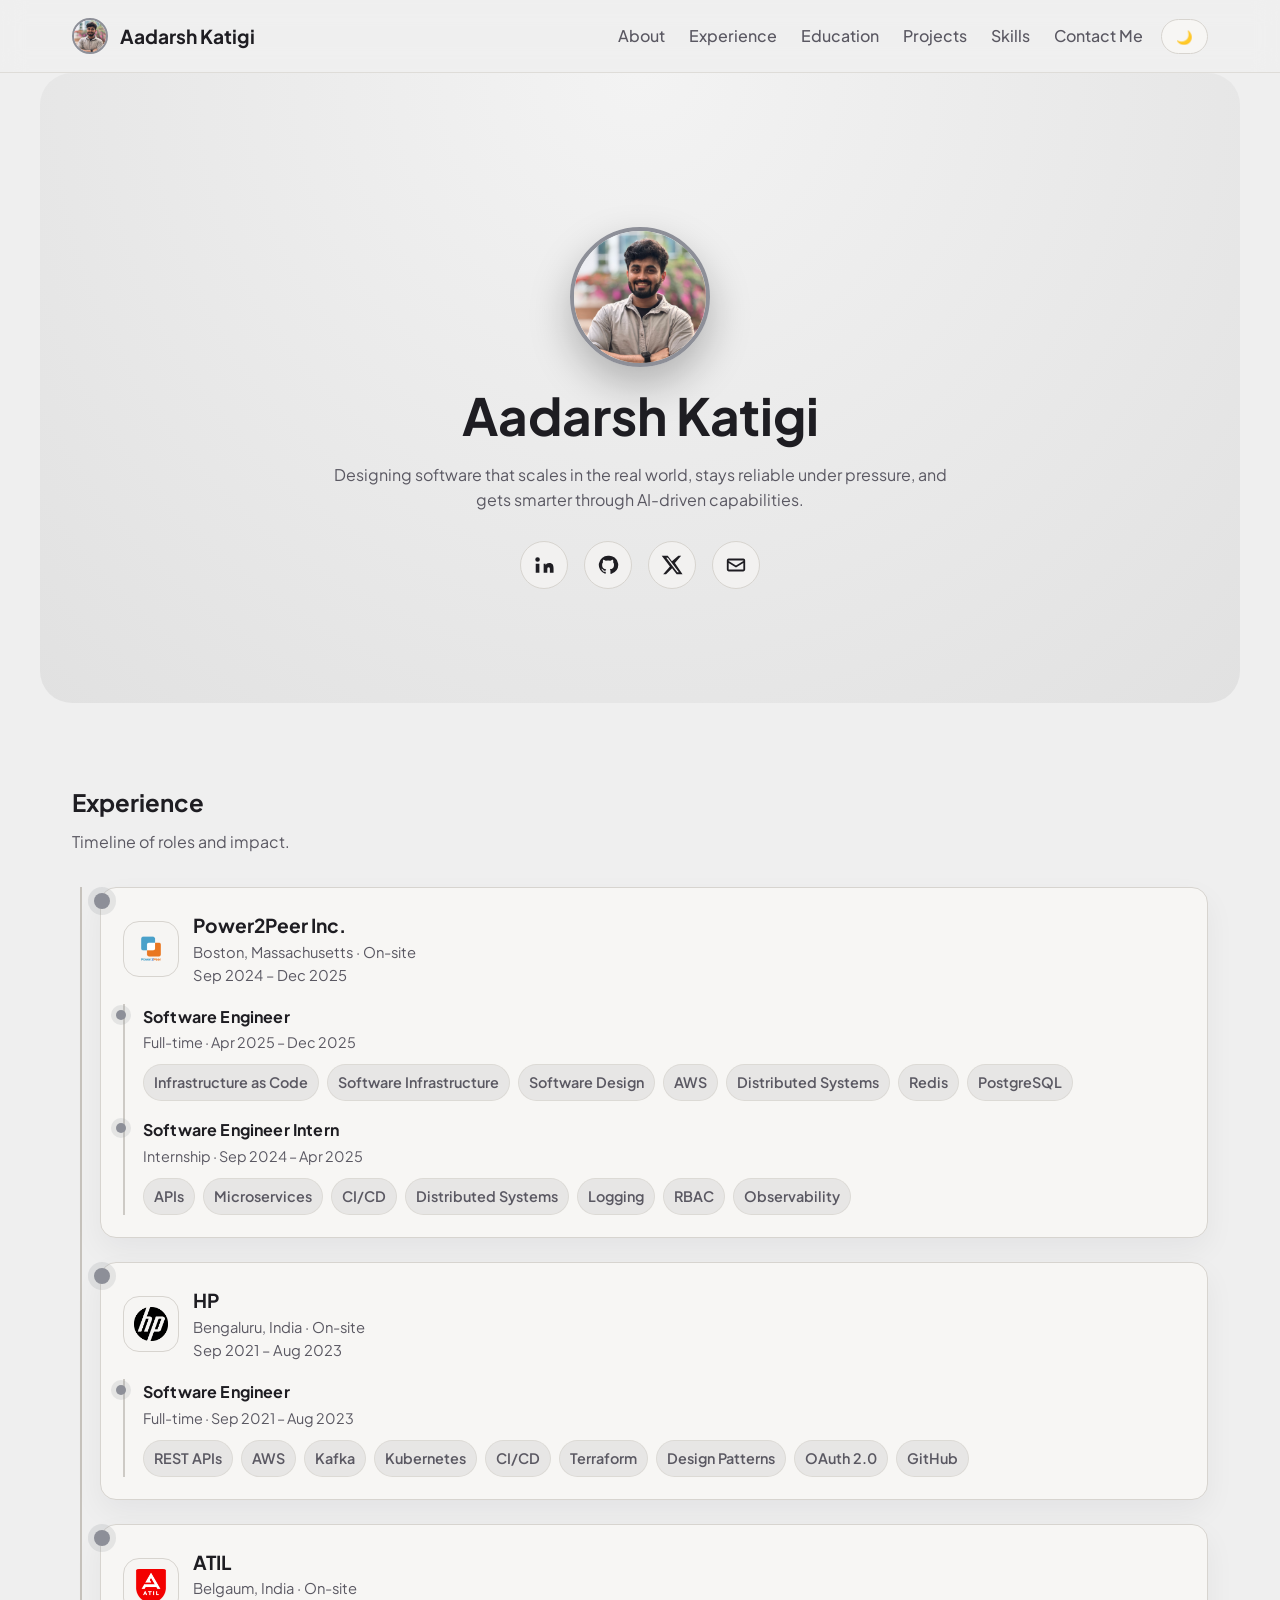
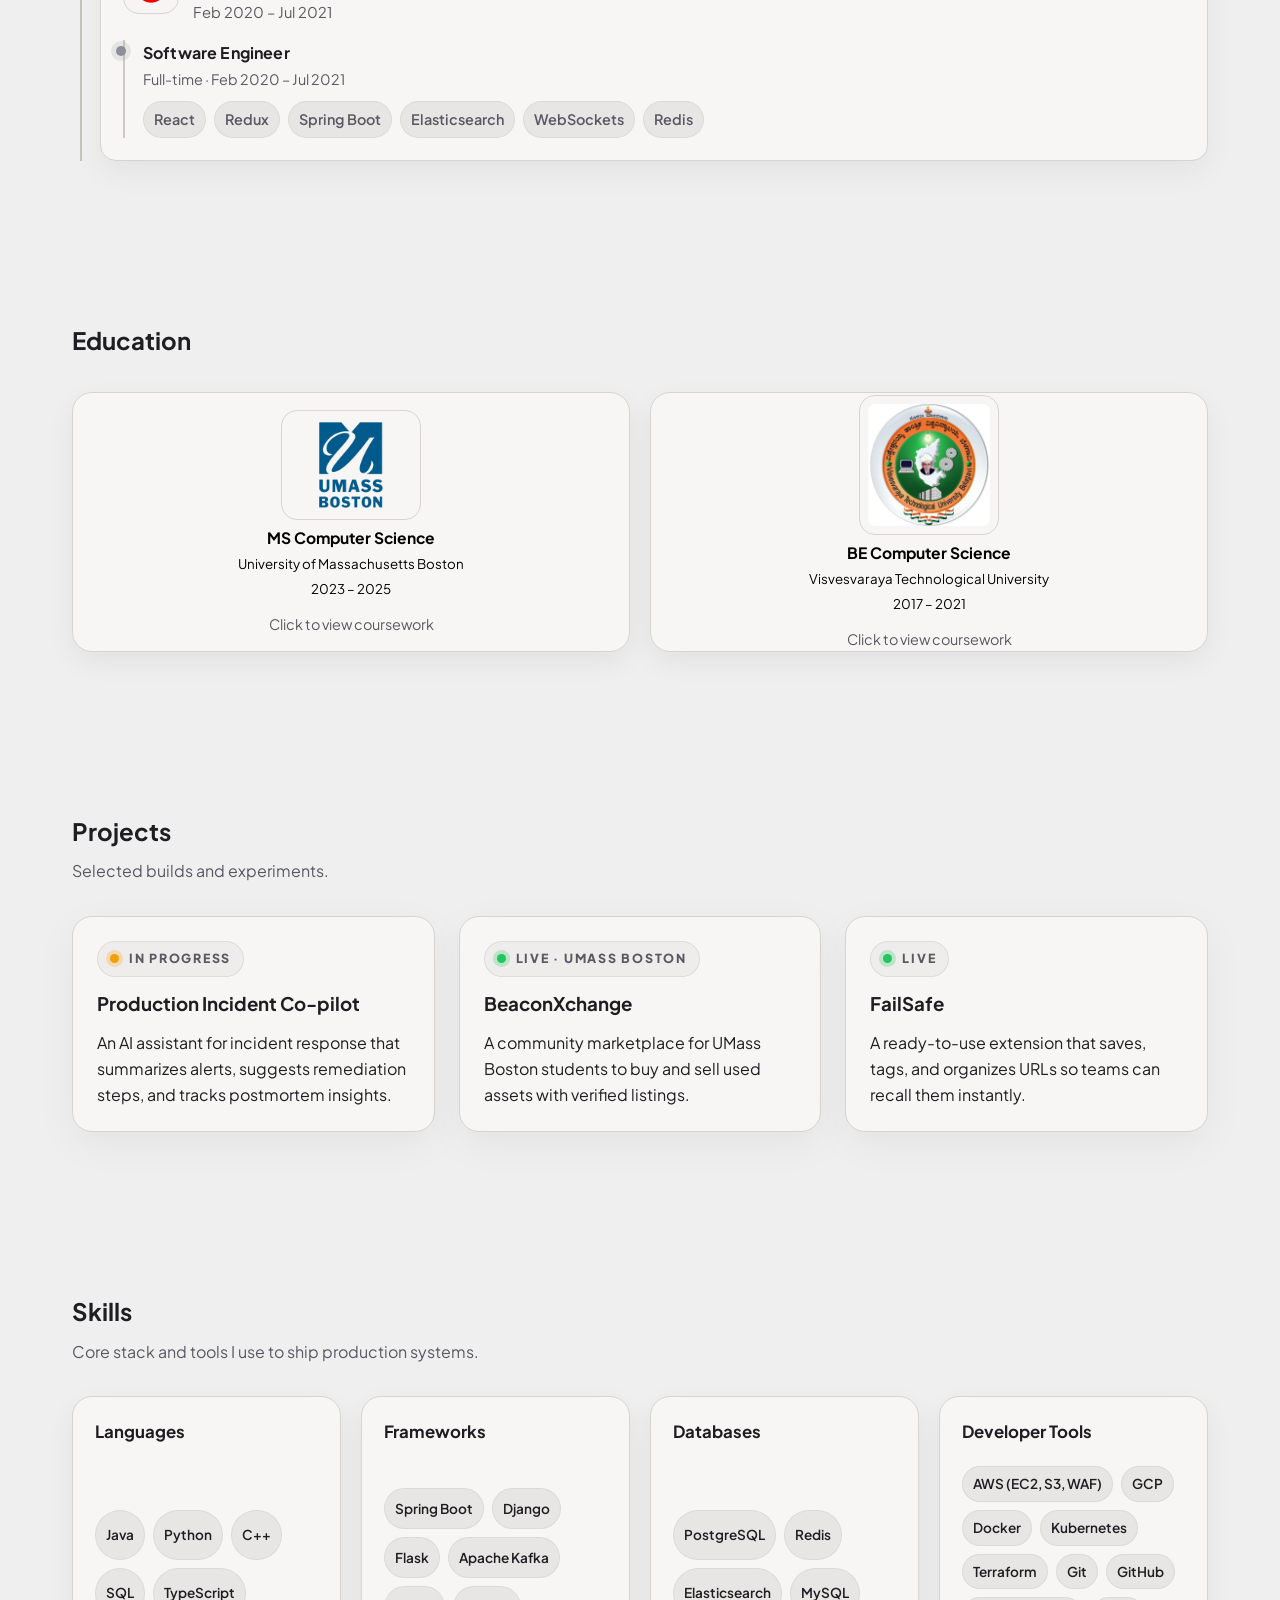
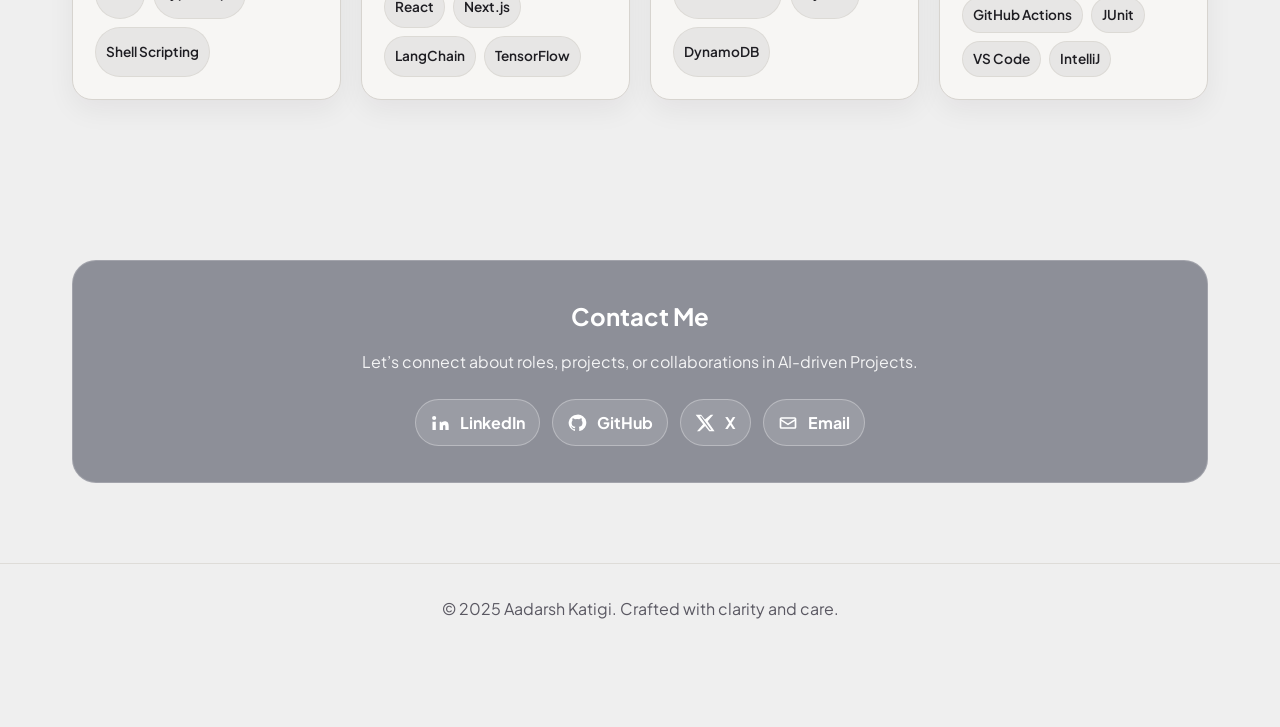
==== index.html @ 4b60b14f "Making a few more changes" ====
<!doctype html>
<html lang="en" data-theme="light">
  <head>
    <meta charset="UTF-8" />
    <meta name="viewport" content="width=device-width, initial-scale=1" />
    <title>Aadarsh Katigi · Portfolio</title>
    <link rel="icon" href="assets/favicon.ico" />
    <link
      rel="icon"
      type="image/png"
      sizes="32x32"
      href="assets/favicon-32x32.png"
    />
    <link
      rel="icon"
      type="image/png"
      sizes="16x16"
      href="assets/favicon-16x16.png"
    />
    <link rel="apple-touch-icon" href="assets/apple-touch-icon.png" />
    <link rel="stylesheet" href="styles.css" />
    <link rel="preconnect" href="https://fonts.googleapis.com" />
    <link rel="preconnect" href="https://fonts.gstatic.com" crossorigin />
    <link
      href="https://fonts.googleapis.com/css2?family=Plus+Jakarta+Sans:wght@400;500;600;700&display=swap"
      rel="stylesheet"
    />
  </head>

  <body>
    <header class="site-header">
      <nav class="nav">
        <a class="logo" href="#top">
          <img
            src="assets/IMG_5432.jpeg"
            alt="Aadarsh Katigi profile"
            class="nav-avatar"
          />
          <span>Aadarsh Katigi</span>
        </a>

        <div class="nav-right">
          <div class="nav-links">
            <a href="#about">About</a>
            <a href="#experience">Experience</a>
            <a href="#education">Education</a>
            <a href="#projects">Projects</a>
            <a href="#skills">Skills</a>
            <a href="#contact">Contact Me</a>
          </div>

          <button class="theme-toggle" type="button" aria-label="Toggle theme">
            <span class="theme-icon">🌙</span>
          </button>
        </div>
      </nav>
    </header>

    <main id="top">
      <section class="hero" id="about">
        <div class="hero-content">
          <img
            src="assets/IMG_5432.jpeg"
            alt="Portrait of Aadarsh Katigi"
            class="hero-photo"
          />
          <h1>Aadarsh Katigi</h1>
          <p class="subtext">
            Designing software that scales in the real world, stays reliable
            under pressure, and gets smarter through AI-driven capabilities.
          </p>

          <div class="hero-socials">
            <a
              href="https://www.linkedin.com/in/aadarsh-katigi/"
              target="_blank"
              rel="noreferrer"
              aria-label="LinkedIn"
              title="LinkedIn"
            >
              <svg viewBox="0 0 24 24" aria-hidden="true">
                <path
                  d="M4.98 3.5a2.5 2.5 0 1 1 0 5 2.5 2.5 0 0 1 0-5Zm-2 7h4v10h-4v-10Zm7 0h3.8v1.4h.1c.53-.95 1.83-1.95 3.77-1.95 4.03 0 4.77 2.65 4.77 6.1v4.45h-4v-3.95c0-.94-.02-2.15-1.3-2.15-1.3 0-1.5 1.02-1.5 2.07v4.03h-4v-10Z"
                />
              </svg>
            </a>

            <a
              href="https://github.com/Adarxhhhh"
              target="_blank"
              rel="noreferrer"
              aria-label="GitHub"
              title="GitHub"
            >
              <svg viewBox="0 0 24 24" aria-hidden="true">
                <path
                  d="M12 2a10 10 0 0 0-3.16 19.5c.5.1.68-.22.68-.48v-1.7c-2.78.6-3.36-1.18-3.36-1.18-.45-1.14-1.1-1.44-1.1-1.44-.9-.62.06-.6.06-.6 1 .06 1.53 1.04 1.53 1.04.88 1.52 2.32 1.08 2.88.83.1-.64.34-1.08.62-1.33-2.22-.25-4.56-1.1-4.56-4.9 0-1.08.4-1.96 1.04-2.65-.1-.25-.45-1.3.1-2.7 0 0 .85-.27 2.8 1.02a9.8 9.8 0 0 1 5.1 0c1.95-1.3 2.8-1.02 2.8-1.02.55 1.4.2 2.45.1 2.7.65.7 1.04 1.57 1.04 2.65 0 3.82-2.35 4.64-4.58 4.88.36.3.68.9.68 1.85v2.74c0 .27.18.6.68.48A10 10 0 0 0 12 2Z"
                />
              </svg>
            </a>

            <a
              href="https://x.com/katigi_adarsh"
              target="_blank"
              rel="noreferrer"
              aria-label="Twitter / X"
              title="Twitter / X"
            >
              <svg viewBox="0 0 24 24" aria-hidden="true">
                <path
                  d="M18.9 2h3.1l-6.8 7.8L23.5 22h-6.4l-5-6.5L5.5 22H2.4l7.3-8.4L.8 2h6.6l4.5 5.9L18.9 2Zm-1.1 18h1.7L7.5 4h-1.8l12.1 16Z"
                />
              </svg>
            </a>

            <a
              href="mailto:katigiaadarshm@gmail.com"
              aria-label="Email"
              title="Email"
            >
              <svg viewBox="0 0 24 24" aria-hidden="true">
                <path
                  d="M4 5h16a2 2 0 0 1 2 2v10a2 2 0 0 1-2 2H4a2 2 0 0 1-2-2V7a2 2 0 0 1 2-2Zm0 2v.5l8 5 8-5V7H4Zm16 10v-7.3l-8 5-8-5V17h16Z"
                />
              </svg>
            </a>
          </div>
        </div>
      </section>

      <section id="experience" class="section">
        <div class="section-header">
          <h2>Experience</h2>
          <p>Timeline of roles and impact.</p>
        </div>

        <div class="timeline">
          <article class="timeline-item">
            <div class="timeline-dot"></div>

            <div class="timeline-content exp-card">
              <div class="exp-header">
                <img
                  class="exp-logo"
                  src="assets/power2peer.webp"
                  alt="Power2Peer logo"
                />
                <div class="exp-company">
                  <h3>Power2Peer Inc.</h3>
                  <div class="exp-sub">Boston, Massachusetts · On-site</div>
                  <div class="exp-sub">Sep 2024 – Dec 2025</div>
                </div>
              </div>

              <div class="exp-roles">
                <div class="exp-role">
                  <div class="exp-role-title">Software Engineer</div>
                  <div class="exp-role-meta">
                    Full-time · Apr 2025 – Dec 2025
                  </div>
                  <div class="chip-row">
                    <span class="chip">Infrastructure as Code</span>
                    <span class="chip">Software Infrastructure</span>
                    <span class="chip">Software Design</span>
                    <span class="chip">AWS</span>
                    <span class="chip">Distributed Systems</span>
                    <span class="chip">Redis</span>
                    <span class="chip">PostgreSQL</span>
                  </div>
                </div>

                <div class="exp-role">
                  <div class="exp-role-title">Software Engineer Intern</div>
                  <div class="exp-role-meta">
                    Internship · Sep 2024 – Apr 2025
                  </div>
                  <div class="chip-row">
                    <span class="chip">APIs</span>
                    <span class="chip">Microservices</span>
                    <span class="chip">CI/CD</span>
                    <span class="chip">Distributed Systems</span>
                    <span class="chip">Logging</span>
                    <span class="chip">RBAC</span>
                    <span class="chip">Observability</span>
                  </div>
                </div>
              </div>
            </div>
          </article>

          <article class="timeline-item">
            <div class="timeline-dot"></div>

            <div class="timeline-content exp-card">
              <div class="exp-header">
                <img
                  class="exp-logo"
                  src="assets/HP-Logo-PNG-Image.png"
                  alt="HP logo"
                />
                <div class="exp-company">
                  <h3>HP</h3>
                  <div class="exp-sub">Bengaluru, India · On-site</div>
                  <div class="exp-sub">Sep 2021 – Aug 2023</div>
                </div>
              </div>

              <div class="exp-roles">
                <div class="exp-role">
                  <div class="exp-role-title">Software Engineer</div>
                  <div class="exp-role-meta">
                    Full-time · Sep 2021 – Aug 2023
                  </div>
                  <div class="chip-row">
                    <span class="chip">REST APIs</span>
                    <span class="chip">AWS</span>
                    <span class="chip">Kafka</span>
                    <span class="chip">Kubernetes</span>
                    <span class="chip">CI/CD</span>
                    <span class="chip">Terraform</span>
                    <span class="chip">Design Patterns</span>
                    <span class="chip">OAuth 2.0</span>
                    <span class="chip">GitHub</span>
                  </div>
                </div>
              </div>
            </div>
          </article>

          <article class="timeline-item">
            <div class="timeline-dot"></div>

            <div class="timeline-content exp-card">
              <div class="exp-header">
                <img
                  class="exp-logo"
                  src="assets/ATILLogo.png"
                  alt="ATIL logo"
                />
                <div class="exp-company">
                  <h3>ATIL</h3>
                  <div class="exp-sub">Belgaum, India · On-site</div>
                  <div class="exp-sub">Feb 2020 – Jul 2021</div>
                </div>
              </div>

              <div class="exp-roles">
                <div class="exp-role">
                  <div class="exp-role-title">Software Engineer</div>
                  <div class="exp-role-meta">
                    Full-time · Feb 2020 – Jul 2021
                  </div>
                  <div class="chip-row">
                    <span class="chip">React</span>
                    <span class="chip">Redux</span>
                    <span class="chip">Spring Boot</span>
                    <span class="chip">Elasticsearch</span>
                    <span class="chip">WebSockets</span>
                    <span class="chip">Redis</span>
                  </div>
                </div>
              </div>
            </div>
          </article>
        </div>
      </section>

      <section id="education" class="section">
        <div class="section-header">
          <h2>Education</h2>
        </div>

        <div class="education-grid">
          <button
            type="button"
            class="education-card flip-card"
            aria-pressed="false"
            aria-label="University of Massachusetts Boston education card. Click to flip and view coursework."
          >
            <span class="flip-inner">
              <span class="flip-face flip-front">
                <img
                  class="education-logo"
                  src="assets/UMassBostonLogo.png"
                  alt="UMass Boston logo"
                />
                <h3>MS Computer Science</h3>
                <p>University of Massachusetts Boston</p>
                <span>2023 – 2025</span>
                <span class="flip-hint">Click to view coursework</span>
              </span>

              <span class="flip-face flip-back">
                <div class="flip-back-header">
                  <h3>Coursework</h3>
                  <span class="flip-hint">Click to flip back</span>
                </div>
                <ul class="course-list">
                  <li>Machine Learning</li>
                  <li>Artificial Intelligence</li>
                  <li>Distributed Systems</li>
                  <li>Operating Systems</li>
                  <li>Advanced Neural Networks</li>
                  <li>Object Oriented Design</li>
                </ul>
              </span>
            </span>
          </button>

          <button
            type="button"
            class="education-card flip-card"
            aria-pressed="false"
            aria-label="Visvesvaraya Technological University education card. Click to flip and view coursework."
          >
            <span class="flip-inner">
              <span class="flip-face flip-front">
                <img
                  class="education-logo"
                  src="assets/VisvesvarayaTechUniLogo.webp"
                  alt="Visvesvaraya Technological University logo"
                />
                <h3>BE Computer Science</h3>
                <p>Visvesvaraya Technological University</p>
                <span>2017 – 2021</span>
                <span class="flip-hint">Click to view coursework</span>
              </span>

              <span class="flip-face flip-back">
                <div class="flip-back-header">
                  <h3>Coursework</h3>
                  <span class="flip-hint">Click to flip back</span>
                </div>
                <ul class="course-list">
                  <li>Object Oriented Programming</li>
                  <li>Computer Networks</li>
                  <li>DBMS</li>
                  <li>Operating Systems</li>
                  <li>Python Programming</li>
                  <li>Software Design</li>
                </ul>
              </span>
            </span>
          </button>
        </div>
      </section>

      <section id="projects" class="section">
        <div class="section-header">
          <h2>Projects</h2>
          <p>Selected builds and experiments.</p>
        </div>

        <div class="project-grid">
          <article class="project-card">
            <div class="project-status status-progress">In progress</div>
            <h3>Production Incident Co-pilot</h3>
            <p>
              An AI assistant for incident response that summarizes alerts,
              suggests remediation steps, and tracks postmortem insights.
            </p>
          </article>

          <article class="project-card">
            <div class="project-status status-live">Live · UMass Boston</div>
            <h3>BeaconXchange</h3>
            <p>
              A community marketplace for UMass Boston students to buy and sell
              used assets with verified listings.
            </p>
          </article>

          <article class="project-card">
            <div class="project-status status-live">Live</div>
            <h3>FailSafe</h3>
            <p>
              A ready-to-use extension that saves, tags, and organizes URLs so
              teams can recall them instantly.
            </p>
          </article>
        </div>
      </section>

      <section id="skills" class="section">
        <div class="section-header">
          <h2>Skills</h2>
          <p>Core stack and tools I use to ship production systems.</p>
        </div>

        <div class="skills-grid">
          <article class="skills-card">
            <h3>Languages</h3>
            <div class="chip-row">
              <span class="chip">Java</span>
              <span class="chip">Python</span>
              <span class="chip">C++</span>
              <span class="chip">SQL</span>
              <span class="chip">TypeScript</span>
              <span class="chip">Shell Scripting</span>
            </div>
          </article>

          <article class="skills-card">
            <h3>Frameworks</h3>
            <div class="chip-row">
              <span class="chip">Spring Boot</span>
              <span class="chip">Django</span>
              <span class="chip">Flask</span>
              <span class="chip">Apache Kafka</span>
              <span class="chip">React</span>
              <span class="chip">Next.js</span>
              <span class="chip">LangChain</span>
              <span class="chip">TensorFlow</span>
            </div>
          </article>

          <article class="skills-card">
            <h3>Databases</h3>
            <div class="chip-row">
              <span class="chip">PostgreSQL</span>
              <span class="chip">Redis</span>
              <span class="chip">Elasticsearch</span>
              <span class="chip">MySQL</span>
              <span class="chip">DynamoDB</span>
            </div>
          </article>

          <article class="skills-card">
            <h3>Developer Tools</h3>
            <div class="chip-row">
              <span class="chip">AWS (EC2, S3, WAF)</span>
              <span class="chip">GCP</span>
              <span class="chip">Docker</span>
              <span class="chip">Kubernetes</span>
              <span class="chip">Terraform</span>
              <span class="chip">Git</span>
              <span class="chip">GitHub</span>
              <span class="chip">GitHub Actions</span>
              <span class="chip">JUnit</span>
              <span class="chip">VS Code</span>
              <span class="chip">IntelliJ</span>
            </div>
          </article>
        </div>
      </section>

      <section id="contact" class="section contact">
        <div class="contact-card contact-center">
          <h2>Contact Me</h2>
          <p>
            Let’s connect about roles, projects, or collaborations in AI-driven
            Projects.
          </p>

          <div class="contact-actions" aria-label="Contact options">
            <a
              class="contact-pill"
              href="https://www.linkedin.com/in/aadarsh-katigi/"
              target="_blank"
              rel="noreferrer"
              aria-label="LinkedIn"
            >
              <svg viewBox="0 0 24 24" aria-hidden="true">
                <path
                  d="M4.98 3.5a2.5 2.5 0 1 1 0 5 2.5 2.5 0 0 1 0-5Zm-2 7h4v10h-4v-10Zm7 0h3.8v1.4h.1c.53-.95 1.83-1.95 3.77-1.95 4.03 0 4.77 2.65 4.77 6.1v4.45h-4v-3.95c0-.94-.02-2.15-1.3-2.15-1.3 0-1.5 1.02-1.5 2.07v4.03h-4v-10Z"
                />
              </svg>
              <span>LinkedIn</span>
            </a>

            <a
              class="contact-pill"
              href="https://github.com/Adarxhhhh"
              target="_blank"
              rel="noreferrer"
              aria-label="GitHub"
            >
              <svg viewBox="0 0 24 24" aria-hidden="true">
                <path
                  d="M12 2a10 10 0 0 0-3.16 19.5c.5.1.68-.22.68-.48v-1.7c-2.78.6-3.36-1.18-3.36-1.18-.45-1.14-1.1-1.44-1.1-1.44-.9-.62.06-.6.06-.6 1 .06 1.53 1.04 1.53 1.04.88 1.52 2.32 1.08 2.88.83.1-.64.34-1.08.62-1.33-2.22-.25-4.56-1.1-4.56-4.9 0-1.08.4-1.96 1.04-2.65-.1-.25-.45-1.3.1-2.7 0 0 .85-.27 2.8 1.02a9.8 9.8 0 0 1 5.1 0c1.95-1.3 2.8-1.02 2.8-1.02.55 1.4.2 2.45.1 2.7.65.7 1.04 1.57 1.04 2.65 0 3.82-2.35 4.64-4.58 4.88.36.3.68.9.68 1.85v2.74c0 .27.18.6.68.48A10 10 0 0 0 12 2Z"
                />
              </svg>
              <span>GitHub</span>
            </a>

            <a
              class="contact-pill"
              href="https://x.com/katigi_adarsh"
              target="_blank"
              rel="noreferrer"
              aria-label="Twitter / X"
            >
              <svg viewBox="0 0 24 24" aria-hidden="true">
                <path
                  d="M18.9 2h3.1l-6.8 7.8L23.5 22h-6.4l-5-6.5L5.5 22H2.4l7.3-8.4L.8 2h6.6l4.5 5.9L18.9 2Zm-1.1 18h1.7L7.5 4h-1.8l12.1 16Z"
                />
              </svg>
              <span>X</span>
            </a>

            <a
              class="contact-pill"
              href="mailto:katigiaadarshm@gmail.com"
              aria-label="Email"
            >
              <svg viewBox="0 0 24 24" aria-hidden="true">
                <path
                  d="M4 5h16a2 2 0 0 1 2 2v10a2 2 0 0 1-2 2H4a2 2 0 0 1-2-2V7a2 2 0 0 1 2-2Zm0 2v.5l8 5 8-5V7H4Zm16 10v-7.3l-8 5-8-5V17h16Z"
                />
              </svg>
              <span>Email</span>
            </a>
          </div>
        </div>
      </section>
    </main>

    <footer class="footer">
      <p>© 2025 Aadarsh Katigi. Crafted with clarity and care.</p>
    </footer>

    <script src="script.js"></script>
  </body>
</html>
---- styles.css ----
:root {
  color-scheme: light;
  --bg: #efefef;
  --surface: #f7f6f4;
  --ink: #1e1d22;
  --muted: #5a5862;
  --accent: #8d8f98;
  --accent-soft: rgba(141, 143, 152, 0.18);
  --border: #d7d4cf;
  --shadow: 0 24px 60px rgba(27, 25, 34, 0.1);
  --timeline: #c6c2bc;
  --hero-bg: radial-gradient(circle at top, #f3f3f3 0%, #e1e1e1 100%);
  --transition: 0.3s ease;
}

[data-theme="dark"] {
  color-scheme: dark;
  --bg: #1c1c21;
  --surface: #24252b;
  --ink: #f1f1f4;
  --muted: #b6b3bf;
  --accent: #c2c3cc;
  --accent-soft: rgba(194, 195, 204, 0.2);
  --border: #31323a;
  --shadow: 0 24px 60px rgba(0, 0, 0, 0.3);
  --timeline: #3b3c42;
  --hero-bg: radial-gradient(circle at top, #24252a 0%, #141519 100%);
}

* {
  box-sizing: border-box;
  margin: 0;
  padding: 0;
}

html {
  scroll-behavior: smooth;
}

body {
  font-family: "Plus Jakarta Sans", system-ui, sans-serif;
  background: var(--bg);
  color: var(--ink);
  line-height: 1.6;
  transition: background var(--transition), color var(--transition);
}

a {
  text-decoration: none;
  color: inherit;
}

button {
  font-family: inherit;
  border: none;
  cursor: pointer;
}

img {
  max-width: 100%;
  display: block;
}

/* Header */
.site-header {
  position: sticky;
  top: 0;
  z-index: 10;
  backdrop-filter: blur(12px);
  background: color-mix(in srgb, var(--bg) 88%, transparent);
  border-bottom: 1px solid color-mix(in srgb, var(--border) 70%, transparent);
  transition: background var(--transition), border-color var(--transition);
}

.nav {
  max-width: 1200px;
  margin: 0 auto;
  padding: 18px 32px;
  display: flex;
  align-items: center;
  gap: 20px;
}

.logo {
  display: inline-flex;
  align-items: center;
  gap: 12px;
  font-weight: 700;
  font-size: 1.2rem;
}

.nav-avatar {
  width: 36px;
  height: 36px;
  border-radius: 50%;
  border: 2px solid var(--accent);
  object-fit: cover;
}

.nav-right {
  margin-left: auto;
  display: flex;
  align-items: center;
  justify-content: flex-end;
  gap: 18px;
}

.nav-links {
  display: flex;
  gap: 24px;
  color: var(--muted);
  font-weight: 500;
  justify-content: flex-end;
}

.theme-toggle {
  padding: 8px 14px;
  border-radius: 999px;
  background: var(--surface);
  border: 1px solid var(--border);
  display: inline-flex;
  align-items: center;
  gap: 8px;
  color: var(--ink);
  position: relative;
  transition: background var(--transition), border-color var(--transition);
}

/* Hero */
.hero {
  max-width: 1200px;
  margin: 0 auto;
  padding: 120px 32px 80px;
  min-height: 70vh;
  display: grid;
  place-items: center;
  text-align: center;
  background: var(--hero-bg);
  border-radius: 32px;
  transition: background var(--transition);
}

.hero-content h1 {
  font-size: clamp(2.6rem, 4vw, 4.2rem);
  line-height: 1.1;
  margin: 20px 0 18px;
}

.subtext {
  color: var(--muted);
  margin-bottom: 28px;
  max-width: 640px;
}

.hero-photo {
  width: 140px;
  height: 140px;
  border-radius: 50%;
  border: 4px solid var(--accent);
  object-fit: cover;
  box-shadow: 0 18px 40px rgba(0, 0, 0, 0.25);
  margin: 0 auto 12px;
}

.hero-socials {
  display: flex;
  justify-content: center;
  flex-wrap: wrap;
  gap: 16px;
}

.hero-socials a {
  width: 48px;
  height: 48px;
  border-radius: 50%;
  display: grid;
  place-items: center;
  background: color-mix(in srgb, var(--surface) 70%, transparent);
  border: 1px solid var(--border);
  transition: transform var(--transition), background var(--transition);
}

.hero-socials a:hover {
  transform: translateY(-2px);
}

.hero-socials svg {
  width: 22px;
  height: 22px;
  fill: var(--ink);
}

/* Sections */
.section {
  max-width: 1200px;
  margin: 0 auto;
  padding: 80px 32px;
}

.section-header {
  display: flex;
  flex-direction: column;
  gap: 8px;
  margin-bottom: 32px;
}

.section-header p,
.muted {
  color: var(--muted);
}

/* Timeline */
.timeline {
  display: grid;
  gap: 24px;
  position: relative;
  padding-left: 28px;
}

.timeline::before {
  content: "";
  position: absolute;
  left: 8px;
  top: 0;
  bottom: 0;
  width: 2px;
  background: var(--timeline);
}

.timeline-item {
  position: relative;
  display: grid;
  gap: 8px;
}

.timeline-dot {
  position: absolute;
  left: -6px;
  top: 6px;
  width: 16px;
  height: 16px;
  border-radius: 50%;
  background: var(--accent);
  box-shadow: 0 0 0 6px var(--accent-soft);
}

.timeline-content {
  background: var(--surface);
  padding: 20px;
  border-radius: 16px;
  border: 1px solid var(--border);
  box-shadow: 0 12px 30px rgba(27, 25, 34, 0.05);
}

.timeline-content span {
  color: var(--muted);
  font-size: 0.9rem;
}

/* Chips */
.chip-row {
  margin-top: 10px;
  display: flex;
  flex-wrap: wrap;
  gap: 8px;
}

.chip {
  display: inline-flex;
  align-items: center;
  padding: 6px 10px;
  border-radius: 999px;
  background: color-mix(in srgb, var(--accent-soft) 85%, transparent);
  border: 1px solid color-mix(in srgb, var(--border) 70%, transparent);
  color: var(--ink);
  font-size: 0.85rem;
  font-weight: 600;
}

/* Experience */
.exp-card {
  padding: 22px;
}

.exp-header {
  display: flex;
  align-items: center;
  gap: 14px;
}

.exp-logo {
  width: 56px;
  height: 56px;
  border-radius: 16px;
  border: 1px solid var(--border);
  background: color-mix(in srgb, var(--surface) 70%, transparent);
  padding: 10px;
  object-fit: contain;
}

.exp-company h3 {
  margin: 0;
  font-size: 1.2rem;
}

.exp-sub {
  color: var(--muted);
  font-size: 0.92rem;
}

.exp-roles {
  margin-top: 16px;
  display: grid;
  gap: 16px;
  position: relative;
  padding-left: 18px;
  border-left: 2px solid color-mix(in srgb, var(--timeline) 85%, transparent);
}

.exp-role {
  position: relative;
}

.exp-role::before {
  content: "";
  position: absolute;
  left: -27px;
  top: 6px;
  width: 10px;
  height: 10px;
  border-radius: 50%;
  background: var(--accent);
  box-shadow: 0 0 0 5px var(--accent-soft);
}

.exp-role-title {
  font-weight: 700;
  letter-spacing: 0.01em;
}

.exp-role-meta {
  color: var(--muted);
  font-size: 0.9rem;
  margin-top: 2px;
}

/* ===== Education flip cards (centered + dynamic height) ===== */
.education-grid {
  display: grid;
  grid-template-columns: repeat(auto-fit, minmax(260px, 1fr));
  gap: 20px;
}

.education-card {
  background: transparent;
  padding: 0;
  border: none;
  text-align: center;
}

.flip-card {
  perspective: 1200px;
  outline: none;
}

.flip-inner {
  position: relative;
  display: block;
  width: 100%;
  height: var(--cardH, 300px);
  transform-style: preserve-3d;
  transition: transform 700ms cubic-bezier(0.2, 0.75, 0.2, 1),
    height 320ms ease;
}

.flip-card.is-flipped .flip-inner {
  transform: rotateY(180deg);
}

.flip-face {
  position: absolute;
  inset: 0;
  border-radius: 20px;
  border: 1px solid var(--border);
  background: var(--surface);
  box-shadow: 0 10px 28px rgba(27, 25, 34, 0.06);
  padding: 22px;
  backface-visibility: hidden;
  overflow: hidden;

  /* Center contents */
  display: grid;
  align-content: center;
  justify-items: center;
  gap: 8px;
}

.flip-front {
  transform: rotateY(0deg);
}

.flip-back {
  transform: rotateY(180deg);
  gap: 14px;
}

.education-logo {
  width: 140px;
  height: auto;
  border-radius: 16px;
  border: 1px solid var(--border);
  background: var(--surface);
  padding: 8px;
}

.flip-hint {
  margin-top: 10px;
  color: var(--muted);
  font-size: 0.9rem;
}

.flip-back-header {
  width: 100%;
  display: flex;
  align-items: baseline;
  justify-content: space-between;
  gap: 12px;
}

.course-list {
  width: 100%;
  list-style: none;
  display: grid;
  gap: 10px;
  padding-left: 0;
  margin-top: 6px;
}

.course-list li {
  width: 100%;
  max-width: 420px;
  padding: 9px 12px; /* smaller pills to fit */
  border-radius: 14px;
  border: 1px solid color-mix(in srgb, var(--border) 70%, transparent);
  background: color-mix(in srgb, var(--accent-soft) 55%, transparent);
  color: var(--ink);
  font-weight: 650;
  font-size: 0.9rem;
  text-align: center;
}

/* Projects */
.project-grid {
  display: grid;
  grid-template-columns: repeat(auto-fit, minmax(240px, 1fr));
  gap: 24px;
}

.project-card {
  background: var(--surface);
  border-radius: 20px;
  padding: 24px;
  border: 1px solid var(--border);
  box-shadow: 0 12px 40px rgba(27, 25, 34, 0.05);
  display: grid;
  gap: 12px;
}

/* Status pill + dot */
.project-status {
  display: inline-flex;
  align-items: center;
  gap: 10px;
  width: fit-content;
  padding: 7px 12px;
  border-radius: 999px;
  border: 1px solid color-mix(in srgb, var(--border) 70%, transparent);
  background: color-mix(in srgb, var(--accent-soft) 45%, transparent);
  font-size: 0.78rem;
  font-weight: 800;
  text-transform: uppercase;
  letter-spacing: 0.14em;
  color: var(--muted);
}

.project-status::before {
  content: "";
  width: 9px;
  height: 9px;
  border-radius: 50%;
  background: var(--status, #f59e0b);
  box-shadow: 0 0 0 4px
    color-mix(in srgb, var(--status, #f59e0b) 25%, transparent);
}

.project-status.status-progress {
  --status: #f59e0b; /* orange */
}

.project-status.status-live {
  --status: #22c55e; /* green */
}

/* Skills */
.skills-grid {
  display: grid;
  grid-template-columns: repeat(auto-fit, minmax(260px, 1fr));
  gap: 20px;
}

.skills-card {
  background: var(--surface);
  padding: 22px;
  border-radius: 20px;
  border: 1px solid var(--border);
  box-shadow: 0 10px 28px rgba(27, 25, 34, 0.06);
  display: grid;
  gap: 10px;
}

.skills-card h3 {
  font-size: 1.05rem;
}

/* Contact */
.contact {
  display: grid;
}

.contact-card {
  background: var(--accent);
  color: white;
  padding: 36px;
  border-radius: 24px;
  border: 1px solid color-mix(in srgb, white 18%, transparent);
}

.contact-center {
  text-align: center;
  display: grid;
  gap: 14px;
  place-items: center;
}

.contact-center p {
  max-width: 720px;
  opacity: 0.9;
}

.contact-actions {
  margin-top: 10px;
  display: flex;
  flex-wrap: wrap;
  justify-content: center;
  gap: 12px;
}

.contact-pill {
  display: inline-flex;
  align-items: center;
  gap: 10px;
  padding: 10px 14px;
  border-radius: 999px;
  border: 1px solid color-mix(in srgb, white 30%, transparent);
  background: color-mix(in srgb, white 12%, transparent);
  color: white;
  font-weight: 700;
  transition: transform var(--transition), background var(--transition);
}

.contact-pill:hover {
  transform: translateY(-2px);
  background: color-mix(in srgb, white 18%, transparent);
}

.contact-pill svg {
  width: 20px;
  height: 20px;
  fill: white;
}

/* Footer (no bottom links) */
.footer {
  border-top: 1px solid color-mix(in srgb, var(--border) 70%, transparent);
  padding: 32px;
  display: flex;
  justify-content: center;
  color: var(--muted);
  text-align: center;
}

/* Responsive */
@media (max-width: 900px) {
  .nav {
    flex-wrap: wrap;
    justify-content: space-between;
  }

  .nav-right {
    width: 100%;
    justify-content: flex-end;
    gap: 14px;
  }

  .nav-links {
    flex-wrap: wrap;
    justify-content: flex-end;
    gap: 18px;
  }

  .hero {
    padding-top: 60px;
  }
}

@media (max-width: 640px) {
  .nav {
    padding: 16px 20px;
  }

  .nav-right {
    width: 100%;
    justify-content: space-between;
  }

  .nav-links {
    gap: 14px;
  }

  .hero,
  .section {
    padding: 48px 20px;
  }

  .exp-header {
    align-items: flex-start;
  }

  .exp-logo {
    width: 48px;
    height: 48px;
    border-radius: 14px;
    padding: 8px;
  }

  .flip-face {
    padding: 18px;
  }

  .course-list li {
    padding: 8px 10px;
    font-size: 0.88rem;
  }
}

/* ===== Tiny background sparkles on theme switch (stars) ===== */
.sparkle-layer {
  position: fixed;
  inset: 0;
  pointer-events: none;
  overflow: hidden;
  z-index: 9999;
}

.sparkle-star {
  position: absolute;
  width: var(--size, 6px);
  height: var(--size, 6px);
  opacity: 0;
  transform: translate(-50%, -50%) rotate(var(--rot, 0deg));
  background: color-mix(in srgb, var(--accent) 35%, white);
  clip-path: polygon(
    50% 0%,
    62% 38%,
    100% 50%,
    62% 62%,
    50% 100%,
    38% 62%,
    0% 50%,
    38% 38%
  );
  filter: drop-shadow(0 10px 18px rgba(0, 0, 0, 0.18));
  animation: star-drift var(--dur, 1100ms) ease-out var(--delay, 0ms) forwards;
}

@keyframes star-drift {
  0% {
    opacity: 0;
    transform: translate(-50%, -50%) translate(0, 0) rotate(var(--rot, 0deg))
      scale(0.6);
  }
  12% {
    opacity: 0.95;
  }
  100% {
    opacity: 0;
    transform: translate(-50%, -50%) translate(var(--tx), var(--ty))
      rotate(calc(var(--rot, 0deg) + 160deg)) scale(1.1);
  }
}

@media (prefers-reduced-motion: reduce) {
  .sparkle-layer,
  .sparkle-star {
    display: none !important;
  }

  .flip-inner {
    transition: none !important;
  }
}
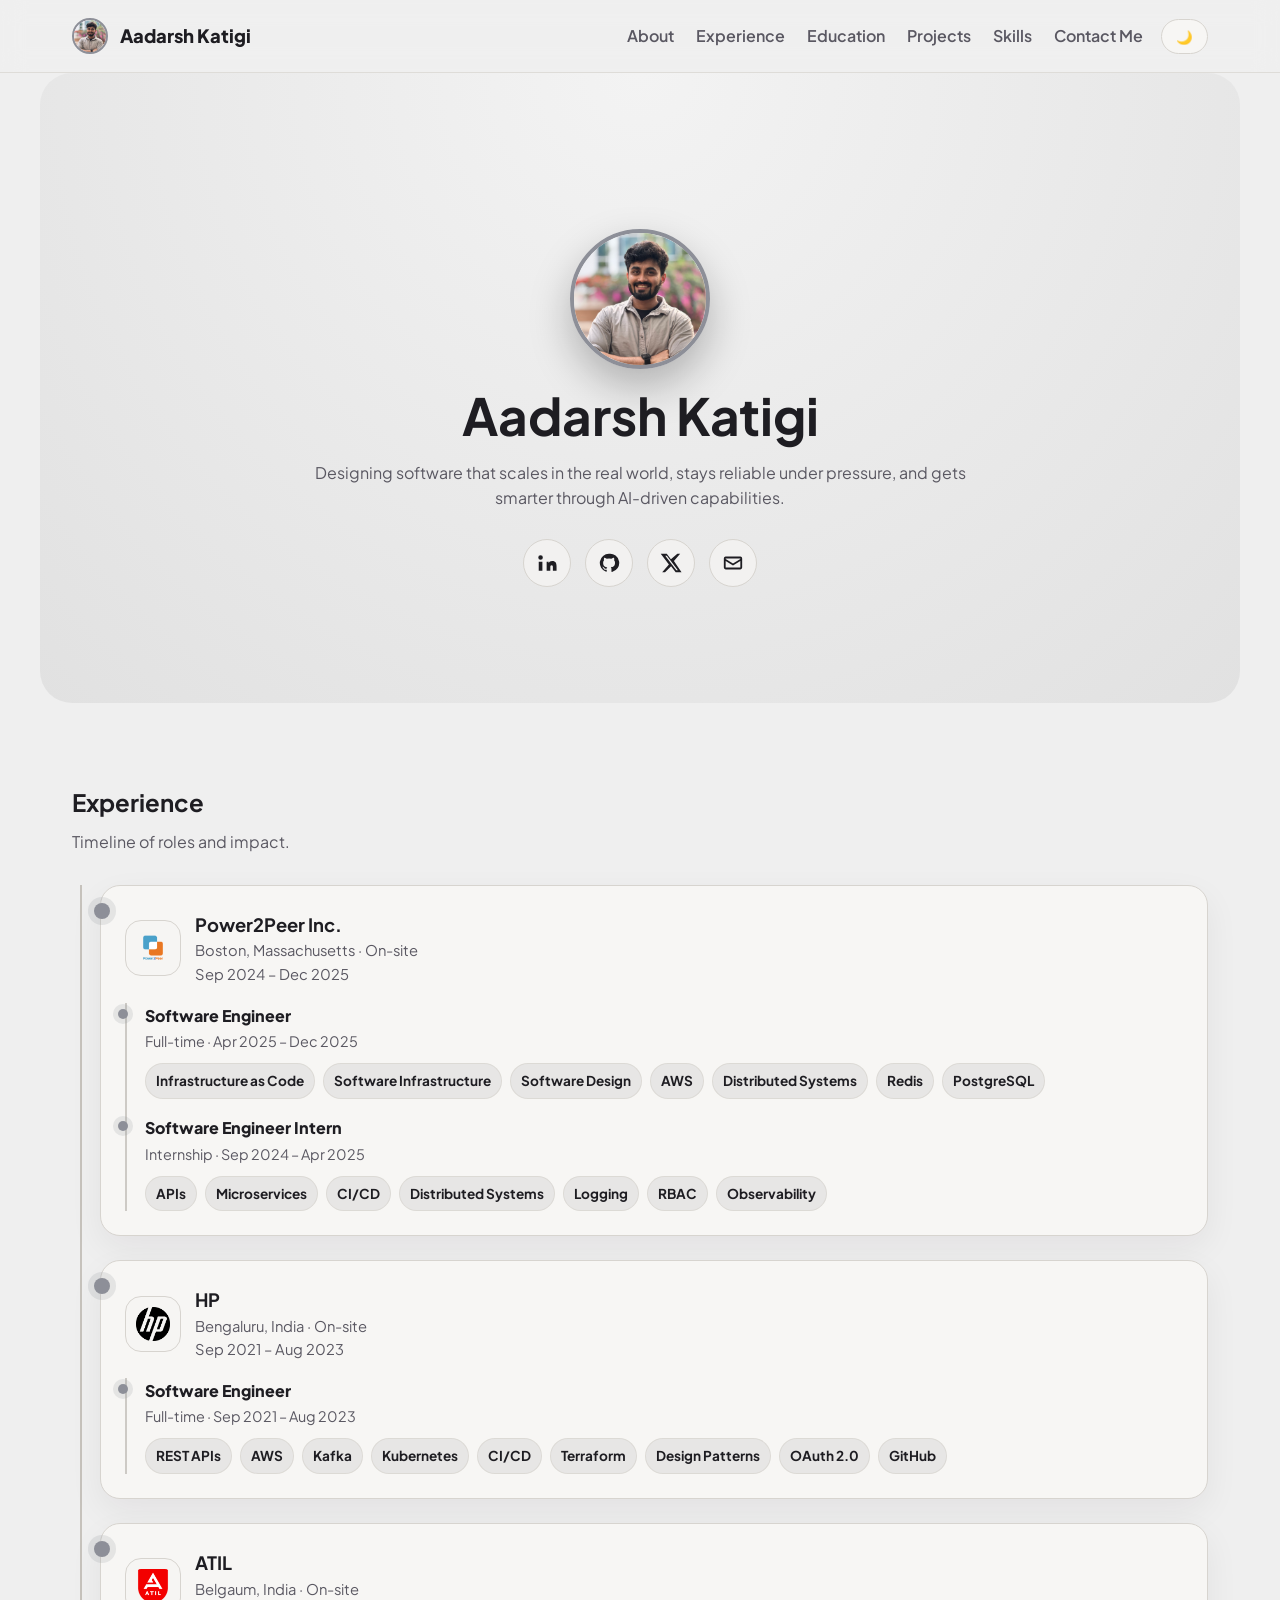
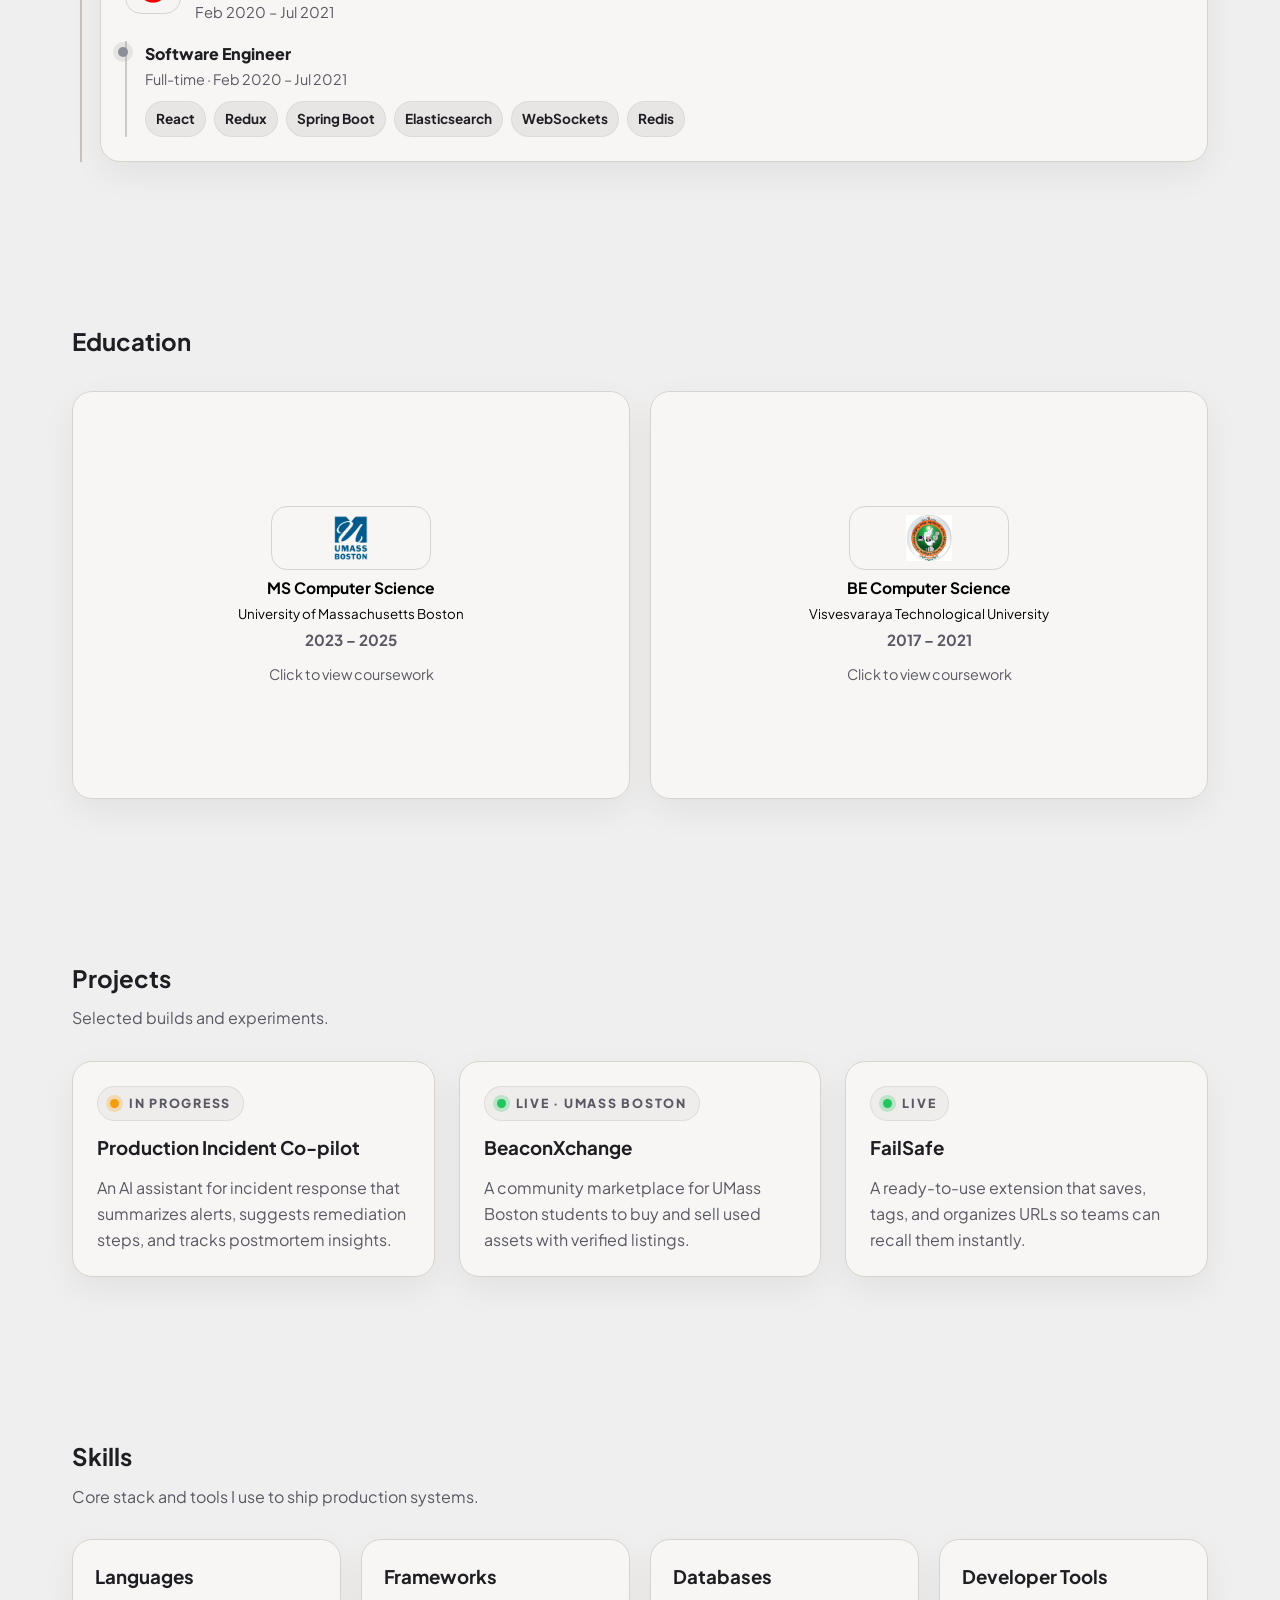
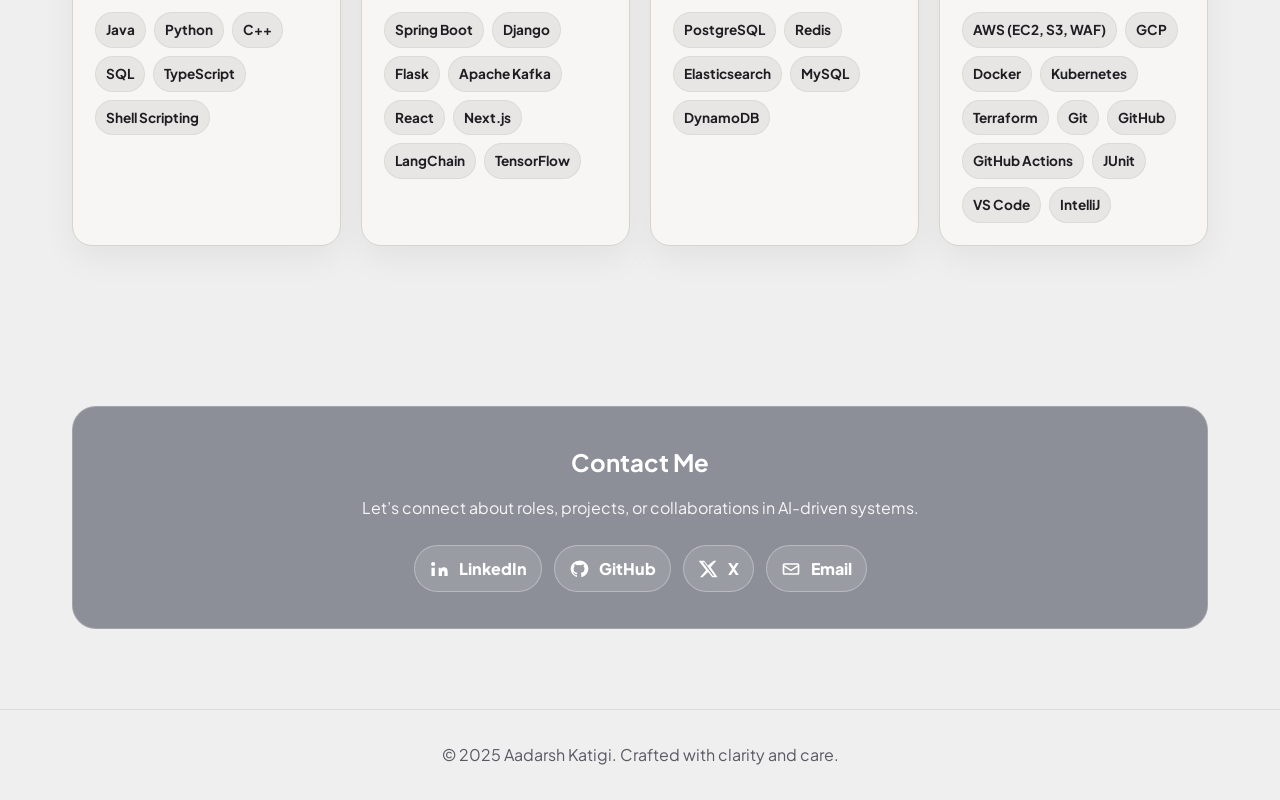
==== commit 4fdebcd2: "Making a few more changes" ====
--- a/index.html
+++ b/index.html
@@ -4,20 +4,12 @@
     <meta charset="UTF-8" />
     <meta name="viewport" content="width=device-width, initial-scale=1" />
     <title>Aadarsh Katigi · Portfolio</title>
+
     <link rel="icon" href="assets/favicon.ico" />
-    <link
-      rel="icon"
-      type="image/png"
-      sizes="32x32"
-      href="assets/favicon-32x32.png"
-    />
-    <link
-      rel="icon"
-      type="image/png"
-      sizes="16x16"
-      href="assets/favicon-16x16.png"
-    />
+    <link rel="icon" type="image/png" sizes="32x32" href="assets/favicon-32x32.png" />
+    <link rel="icon" type="image/png" sizes="16x16" href="assets/favicon-16x16.png" />
     <link rel="apple-touch-icon" href="assets/apple-touch-icon.png" />
+
     <link rel="stylesheet" href="styles.css" />
     <link rel="preconnect" href="https://fonts.googleapis.com" />
     <link rel="preconnect" href="https://fonts.gstatic.com" crossorigin />
@@ -113,11 +105,7 @@
               </svg>
             </a>
 
-            <a
-              href="mailto:katigiaadarshm@gmail.com"
-              aria-label="Email"
-              title="Email"
-            >
+            <a href="mailto:katigiaadarshm@gmail.com" aria-label="Email" title="Email">
               <svg viewBox="0 0 24 24" aria-hidden="true">
                 <path
                   d="M4 5h16a2 2 0 0 1 2 2v10a2 2 0 0 1-2 2H4a2 2 0 0 1-2-2V7a2 2 0 0 1 2-2Zm0 2v.5l8 5 8-5V7H4Zm16 10v-7.3l-8 5-8-5V17h16Z"
@@ -138,13 +126,9 @@
           <article class="timeline-item">
             <div class="timeline-dot"></div>
 
-            <div class="timeline-content exp-card">
+            <div class="timeline-content exp-card card">
               <div class="exp-header">
-                <img
-                  class="exp-logo"
-                  src="assets/power2peer.webp"
-                  alt="Power2Peer logo"
-                />
+                <img class="exp-logo" src="assets/power2peer.webp" alt="Power2Peer logo" />
                 <div class="exp-company">
                   <h3>Power2Peer Inc.</h3>
                   <div class="exp-sub">Boston, Massachusetts · On-site</div>
@@ -155,9 +139,7 @@
               <div class="exp-roles">
                 <div class="exp-role">
                   <div class="exp-role-title">Software Engineer</div>
-                  <div class="exp-role-meta">
-                    Full-time · Apr 2025 – Dec 2025
-                  </div>
+                  <div class="exp-role-meta">Full-time · Apr 2025 – Dec 2025</div>
                   <div class="chip-row">
                     <span class="chip">Infrastructure as Code</span>
                     <span class="chip">Software Infrastructure</span>
@@ -171,9 +153,7 @@
 
                 <div class="exp-role">
                   <div class="exp-role-title">Software Engineer Intern</div>
-                  <div class="exp-role-meta">
-                    Internship · Sep 2024 – Apr 2025
-                  </div>
+                  <div class="exp-role-meta">Internship · Sep 2024 – Apr 2025</div>
                   <div class="chip-row">
                     <span class="chip">APIs</span>
                     <span class="chip">Microservices</span>
@@ -191,13 +171,9 @@
           <article class="timeline-item">
             <div class="timeline-dot"></div>
 
-            <div class="timeline-content exp-card">
+            <div class="timeline-content exp-card card">
               <div class="exp-header">
-                <img
-                  class="exp-logo"
-                  src="assets/HP-Logo-PNG-Image.png"
-                  alt="HP logo"
-                />
+                <img class="exp-logo" src="assets/HP-Logo-PNG-Image.png" alt="HP logo" />
                 <div class="exp-company">
                   <h3>HP</h3>
                   <div class="exp-sub">Bengaluru, India · On-site</div>
@@ -208,9 +184,7 @@
               <div class="exp-roles">
                 <div class="exp-role">
                   <div class="exp-role-title">Software Engineer</div>
-                  <div class="exp-role-meta">
-                    Full-time · Sep 2021 – Aug 2023
-                  </div>
+                  <div class="exp-role-meta">Full-time · Sep 2021 – Aug 2023</div>
                   <div class="chip-row">
                     <span class="chip">REST APIs</span>
                     <span class="chip">AWS</span>
@@ -230,13 +204,9 @@
           <article class="timeline-item">
             <div class="timeline-dot"></div>
 
-            <div class="timeline-content exp-card">
+            <div class="timeline-content exp-card card">
               <div class="exp-header">
-                <img
-                  class="exp-logo"
-                  src="assets/ATILLogo.png"
-                  alt="ATIL logo"
-                />
+                <img class="exp-logo" src="assets/ATILLogo.png" alt="ATIL logo" />
                 <div class="exp-company">
                   <h3>ATIL</h3>
                   <div class="exp-sub">Belgaum, India · On-site</div>
@@ -247,9 +217,7 @@
               <div class="exp-roles">
                 <div class="exp-role">
                   <div class="exp-role-title">Software Engineer</div>
-                  <div class="exp-role-meta">
-                    Full-time · Feb 2020 – Jul 2021
-                  </div>
+                  <div class="exp-role-meta">Full-time · Feb 2020 – Jul 2021</div>
                   <div class="chip-row">
                     <span class="chip">React</span>
                     <span class="chip">Redux</span>
@@ -279,14 +247,10 @@
           >
             <span class="flip-inner">
               <span class="flip-face flip-front">
-                <img
-                  class="education-logo"
-                  src="assets/UMassBostonLogo.png"
-                  alt="UMass Boston logo"
-                />
+                <img class="education-logo" src="assets/UMassBostonLogo.png" alt="UMass Boston logo" />
                 <h3>MS Computer Science</h3>
                 <p>University of Massachusetts Boston</p>
-                <span>2023 – 2025</span>
+                <span class="edu-years">2023 – 2025</span>
                 <span class="flip-hint">Click to view coursework</span>
               </span>
 
@@ -315,14 +279,10 @@
           >
             <span class="flip-inner">
               <span class="flip-face flip-front">
-                <img
-                  class="education-logo"
-                  src="assets/VisvesvarayaTechUniLogo.webp"
-                  alt="Visvesvaraya Technological University logo"
-                />
+                <img class="education-logo" src="assets/VisvesvarayaTechUniLogo.webp" alt="Visvesvaraya Technological University logo" />
                 <h3>BE Computer Science</h3>
                 <p>Visvesvaraya Technological University</p>
-                <span>2017 – 2021</span>
+                <span class="edu-years">2017 – 2021</span>
                 <span class="flip-hint">Click to view coursework</span>
               </span>
 
@@ -352,7 +312,7 @@
         </div>
 
         <div class="project-grid">
-          <article class="project-card">
+          <article class="project-card card">
             <div class="project-status status-progress">In progress</div>
             <h3>Production Incident Co-pilot</h3>
             <p>
@@ -361,7 +321,7 @@
             </p>
           </article>
 
-          <article class="project-card">
+          <article class="project-card card">
             <div class="project-status status-live">Live · UMass Boston</div>
             <h3>BeaconXchange</h3>
             <p>
@@ -370,7 +330,7 @@
             </p>
           </article>
 
-          <article class="project-card">
+          <article class="project-card card">
             <div class="project-status status-live">Live</div>
             <h3>FailSafe</h3>
             <p>
@@ -388,7 +348,7 @@
         </div>
 
         <div class="skills-grid">
-          <article class="skills-card">
+          <article class="skills-card card">
             <h3>Languages</h3>
             <div class="chip-row">
               <span class="chip">Java</span>
@@ -400,7 +360,7 @@
             </div>
           </article>
 
-          <article class="skills-card">
+          <article class="skills-card card">
             <h3>Frameworks</h3>
             <div class="chip-row">
               <span class="chip">Spring Boot</span>
@@ -414,7 +374,7 @@
             </div>
           </article>
 
-          <article class="skills-card">
+          <article class="skills-card card">
             <h3>Databases</h3>
             <div class="chip-row">
               <span class="chip">PostgreSQL</span>
@@ -425,7 +385,7 @@
             </div>
           </article>
 
-          <article class="skills-card">
+          <article class="skills-card card">
             <h3>Developer Tools</h3>
             <div class="chip-row">
               <span class="chip">AWS (EC2, S3, WAF)</span>
@@ -448,18 +408,11 @@
         <div class="contact-card contact-center">
           <h2>Contact Me</h2>
           <p>
-            Let’s connect about roles, projects, or collaborations in AI-driven
-            Projects.
+            Let’s connect about roles, projects, or collaborations in AI-driven systems.
           </p>
 
           <div class="contact-actions" aria-label="Contact options">
-            <a
-              class="contact-pill"
-              href="https://www.linkedin.com/in/aadarsh-katigi/"
-              target="_blank"
-              rel="noreferrer"
-              aria-label="LinkedIn"
-            >
+            <a class="contact-pill" href="https://www.linkedin.com/in/aadarsh-katigi/" target="_blank" rel="noreferrer" aria-label="LinkedIn">
               <svg viewBox="0 0 24 24" aria-hidden="true">
                 <path
                   d="M4.98 3.5a2.5 2.5 0 1 1 0 5 2.5 2.5 0 0 1 0-5Zm-2 7h4v10h-4v-10Zm7 0h3.8v1.4h.1c.53-.95 1.83-1.95 3.77-1.95 4.03 0 4.77 2.65 4.77 6.1v4.45h-4v-3.95c0-.94-.02-2.15-1.3-2.15-1.3 0-1.5 1.02-1.5 2.07v4.03h-4v-10Z"
@@ -468,13 +421,7 @@
               <span>LinkedIn</span>
             </a>
 
-            <a
-              class="contact-pill"
-              href="https://github.com/Adarxhhhh"
-              target="_blank"
-              rel="noreferrer"
-              aria-label="GitHub"
-            >
+            <a class="contact-pill" href="https://github.com/Adarxhhhh" target="_blank" rel="noreferrer" aria-label="GitHub">
               <svg viewBox="0 0 24 24" aria-hidden="true">
                 <path
                   d="M12 2a10 10 0 0 0-3.16 19.5c.5.1.68-.22.68-.48v-1.7c-2.78.6-3.36-1.18-3.36-1.18-.45-1.14-1.1-1.44-1.1-1.44-.9-.62.06-.6.06-.6 1 .06 1.53 1.04 1.53 1.04.88 1.52 2.32 1.08 2.88.83.1-.64.34-1.08.62-1.33-2.22-.25-4.56-1.1-4.56-4.9 0-1.08.4-1.96 1.04-2.65-.1-.25-.45-1.3.1-2.7 0 0 .85-.27 2.8 1.02a9.8 9.8 0 0 1 5.1 0c1.95-1.3 2.8-1.02 2.8-1.02.55 1.4.2 2.45.1 2.7.65.7 1.04 1.57 1.04 2.65 0 3.82-2.35 4.64-4.58 4.88.36.3.68.9.68 1.85v2.74c0 .27.18.6.68.48A10 10 0 0 0 12 2Z"
@@ -483,13 +430,7 @@
               <span>GitHub</span>
             </a>
 
-            <a
-              class="contact-pill"
-              href="https://x.com/katigi_adarsh"
-              target="_blank"
-              rel="noreferrer"
-              aria-label="Twitter / X"
-            >
+            <a class="contact-pill" href="https://x.com/katigi_adarsh" target="_blank" rel="noreferrer" aria-label="Twitter / X">
               <svg viewBox="0 0 24 24" aria-hidden="true">
                 <path
                   d="M18.9 2h3.1l-6.8 7.8L23.5 22h-6.4l-5-6.5L5.5 22H2.4l7.3-8.4L.8 2h6.6l4.5 5.9L18.9 2Zm-1.1 18h1.7L7.5 4h-1.8l12.1 16Z"
@@ -498,11 +439,7 @@
               <span>X</span>
             </a>
 
-            <a
-              class="contact-pill"
-              href="mailto:katigiaadarshm@gmail.com"
-              aria-label="Email"
-            >
+            <a class="contact-pill" href="mailto:katigiaadarshm@gmail.com" aria-label="Email">
               <svg viewBox="0 0 24 24" aria-hidden="true">
                 <path
                   d="M4 5h16a2 2 0 0 1 2 2v10a2 2 0 0 1-2 2H4a2 2 0 0 1-2-2V7a2 2 0 0 1 2-2Zm0 2v.5l8 5 8-5V7H4Zm16 10v-7.3l-8 5-8-5V17h16Z"
--- a/styles.css
+++ b/styles.css
@@ -1,41 +1,43 @@
 :root {
   color-scheme: light;
+
   --bg: #efefef;
   --surface: #f7f6f4;
   --ink: #1e1d22;
   --muted: #5a5862;
+
   --accent: #8d8f98;
   --accent-soft: rgba(141, 143, 152, 0.18);
+
   --border: #d7d4cf;
-  --shadow: 0 24px 60px rgba(27, 25, 34, 0.1);
   --timeline: #c6c2bc;
+
+  --radius: 20px;
+  --shadow-soft: 0 12px 34px rgba(27, 25, 34, 0.06);
+
   --hero-bg: radial-gradient(circle at top, #f3f3f3 0%, #e1e1e1 100%);
-  --transition: 0.3s ease;
+  --transition: 0.28s ease;
 }
 
 [data-theme="dark"] {
   color-scheme: dark;
+
   --bg: #1c1c21;
   --surface: #24252b;
   --ink: #f1f1f4;
   --muted: #b6b3bf;
+
   --accent: #c2c3cc;
   --accent-soft: rgba(194, 195, 204, 0.2);
+
   --border: #31323a;
-  --shadow: 0 24px 60px rgba(0, 0, 0, 0.3);
   --timeline: #3b3c42;
+
   --hero-bg: radial-gradient(circle at top, #24252a 0%, #141519 100%);
 }
 
-* {
-  box-sizing: border-box;
-  margin: 0;
-  padding: 0;
-}
-
-html {
-  scroll-behavior: smooth;
-}
+* { box-sizing: border-box; margin: 0; padding: 0; }
+html { scroll-behavior: smooth; }
 
 body {
   font-family: "Plus Jakarta Sans", system-ui, sans-serif;
@@ -45,23 +47,19 @@
   transition: background var(--transition), color var(--transition);
 }
 
-a {
-  text-decoration: none;
-  color: inherit;
-}
-
-button {
-  font-family: inherit;
-  border: none;
-  cursor: pointer;
-}
-
-img {
-  max-width: 100%;
-  display: block;
-}
-
-/* Header */
+a { text-decoration: none; color: inherit; }
+button { font-family: inherit; border: none; cursor: pointer; }
+img { max-width: 100%; display: block; }
+
+/* ===== Shared card style (consistency) ===== */
+.card {
+  background: var(--surface);
+  border-radius: var(--radius);
+  border: 1px solid var(--border);
+  box-shadow: var(--shadow-soft);
+}
+
+/* ===== Header / Nav ===== */
 .site-header {
   position: sticky;
   top: 0;
@@ -69,7 +67,6 @@
   backdrop-filter: blur(12px);
   background: color-mix(in srgb, var(--bg) 88%, transparent);
   border-bottom: 1px solid color-mix(in srgb, var(--border) 70%, transparent);
-  transition: background var(--transition), border-color var(--transition);
 }
 
 .nav {
@@ -85,8 +82,8 @@
   display: inline-flex;
   align-items: center;
   gap: 12px;
-  font-weight: 700;
-  font-size: 1.2rem;
+  font-weight: 800;
+  font-size: 1.15rem;
 }
 
 .nav-avatar {
@@ -107,11 +104,26 @@
 
 .nav-links {
   display: flex;
-  gap: 24px;
-  color: var(--muted);
-  font-weight: 500;
+  gap: 22px;
+  color: var(--muted);
+  font-weight: 600;
   justify-content: flex-end;
-}
+  flex-wrap: wrap;
+}
+
+.nav-links a { position: relative; }
+.nav-links a::after {
+  content: "";
+  position: absolute;
+  left: 0;
+  bottom: -8px;
+  width: 0%;
+  height: 2px;
+  border-radius: 2px;
+  background: color-mix(in srgb, var(--accent) 65%, transparent);
+  transition: width var(--transition);
+}
+.nav-links a:hover::after { width: 100%; }
 
 .theme-toggle {
   padding: 8px 14px;
@@ -122,11 +134,11 @@
   align-items: center;
   gap: 8px;
   color: var(--ink);
-  position: relative;
-  transition: background var(--transition), border-color var(--transition);
-}
-
-/* Hero */
+  transition: transform var(--transition);
+}
+.theme-toggle:hover { transform: translateY(-1px); }
+
+/* ===== Hero ===== */
 .hero {
   max-width: 1200px;
   margin: 0 auto;
@@ -137,19 +149,18 @@
   text-align: center;
   background: var(--hero-bg);
   border-radius: 32px;
-  transition: background var(--transition);
 }
 
 .hero-content h1 {
   font-size: clamp(2.6rem, 4vw, 4.2rem);
   line-height: 1.1;
-  margin: 20px 0 18px;
+  margin: 18px 0 16px;
 }
 
 .subtext {
   color: var(--muted);
   margin-bottom: 28px;
-  max-width: 640px;
+  max-width: 680px;
 }
 
 .hero-photo {
@@ -166,23 +177,21 @@
   display: flex;
   justify-content: center;
   flex-wrap: wrap;
-  gap: 16px;
+  gap: 14px;
 }
 
 .hero-socials a {
   width: 48px;
   height: 48px;
-  border-radius: 50%;
+  border-radius: 999px;
   display: grid;
   place-items: center;
   background: color-mix(in srgb, var(--surface) 70%, transparent);
   border: 1px solid var(--border);
-  transition: transform var(--transition), background var(--transition);
-}
-
-.hero-socials a:hover {
-  transform: translateY(-2px);
-}
+  transition: transform var(--transition);
+}
+
+.hero-socials a:hover { transform: translateY(-2px); }
 
 .hero-socials svg {
   width: 22px;
@@ -190,7 +199,7 @@
   fill: var(--ink);
 }
 
-/* Sections */
+/* ===== Sections ===== */
 .section {
   max-width: 1200px;
   margin: 0 auto;
@@ -201,15 +210,31 @@
   display: flex;
   flex-direction: column;
   gap: 8px;
-  margin-bottom: 32px;
-}
-
-.section-header p,
-.muted {
-  color: var(--muted);
-}
-
-/* Timeline */
+  margin-bottom: 30px;
+}
+.section-header p { color: var(--muted); }
+
+/* ===== Chips ===== */
+.chip-row {
+  margin-top: 10px;
+  display: flex;
+  flex-wrap: wrap;
+  gap: 8px;
+}
+
+.chip {
+  display: inline-flex;
+  align-items: center;
+  padding: 6px 10px;
+  border-radius: 999px;
+  background: color-mix(in srgb, var(--accent-soft) 85%, transparent);
+  border: 1px solid color-mix(in srgb, var(--border) 70%, transparent);
+  color: var(--ink);
+  font-size: 0.85rem;
+  font-weight: 700;
+}
+
+/* ===== Experience Timeline ===== */
 .timeline {
   display: grid;
   gap: 24px;
@@ -227,16 +252,12 @@
   background: var(--timeline);
 }
 
-.timeline-item {
-  position: relative;
-  display: grid;
-  gap: 8px;
-}
+.timeline-item { position: relative; }
 
 .timeline-dot {
   position: absolute;
   left: -6px;
-  top: 6px;
+  top: 18px;
   width: 16px;
   height: 16px;
   border-radius: 50%;
@@ -244,42 +265,9 @@
   box-shadow: 0 0 0 6px var(--accent-soft);
 }
 
-.timeline-content {
-  background: var(--surface);
-  padding: 20px;
-  border-radius: 16px;
-  border: 1px solid var(--border);
-  box-shadow: 0 12px 30px rgba(27, 25, 34, 0.05);
-}
-
-.timeline-content span {
-  color: var(--muted);
-  font-size: 0.9rem;
-}
-
-/* Chips */
-.chip-row {
-  margin-top: 10px;
-  display: flex;
-  flex-wrap: wrap;
-  gap: 8px;
-}
-
-.chip {
-  display: inline-flex;
-  align-items: center;
-  padding: 6px 10px;
-  border-radius: 999px;
-  background: color-mix(in srgb, var(--accent-soft) 85%, transparent);
-  border: 1px solid color-mix(in srgb, var(--border) 70%, transparent);
-  color: var(--ink);
-  font-size: 0.85rem;
-  font-weight: 600;
-}
-
-/* Experience */
+/* your exp-card container */
 .exp-card {
-  padding: 22px;
+  padding: 24px;
 }
 
 .exp-header {
@@ -298,10 +286,7 @@
   object-fit: contain;
 }
 
-.exp-company h3 {
-  margin: 0;
-  font-size: 1.2rem;
-}
+.exp-company h3 { font-size: 1.15rem; }
 
 .exp-sub {
   color: var(--muted);
@@ -317,9 +302,7 @@
   border-left: 2px solid color-mix(in srgb, var(--timeline) 85%, transparent);
 }
 
-.exp-role {
-  position: relative;
-}
+.exp-role { position: relative; }
 
 .exp-role::before {
   content: "";
@@ -333,10 +316,7 @@
   box-shadow: 0 0 0 5px var(--accent-soft);
 }
 
-.exp-role-title {
-  font-weight: 700;
-  letter-spacing: 0.01em;
-}
+.exp-role-title { font-weight: 800; }
 
 .exp-role-meta {
   color: var(--muted);
@@ -344,11 +324,12 @@
   margin-top: 2px;
 }
 
-/* ===== Education flip cards (centered + dynamic height) ===== */
+/* ===== Education ===== */
 .education-grid {
   display: grid;
   grid-template-columns: repeat(auto-fit, minmax(260px, 1fr));
   gap: 20px;
+  align-items: stretch;
 }
 
 .education-card {
@@ -358,63 +339,56 @@
   text-align: center;
 }
 
-.flip-card {
-  perspective: 1200px;
-  outline: none;
-}
+.flip-card { perspective: 1200px; outline: none; }
 
 .flip-inner {
   position: relative;
   display: block;
   width: 100%;
-  height: var(--cardH, 300px);
+  height: var(--cardH, 320px);
   transform-style: preserve-3d;
-  transition: transform 700ms cubic-bezier(0.2, 0.75, 0.2, 1),
-    height 320ms ease;
-}
-
-.flip-card.is-flipped .flip-inner {
-  transform: rotateY(180deg);
-}
+  transition: transform 700ms cubic-bezier(0.2, 0.75, 0.2, 1);
+}
+
+.flip-card.is-flipped .flip-inner { transform: rotateY(180deg); }
 
 .flip-face {
   position: absolute;
   inset: 0;
-  border-radius: 20px;
+  border-radius: var(--radius);
   border: 1px solid var(--border);
   background: var(--surface);
-  box-shadow: 0 10px 28px rgba(27, 25, 34, 0.06);
+  box-shadow: var(--shadow-soft);
   padding: 22px;
   backface-visibility: hidden;
-  overflow: hidden;
-
-  /* Center contents */
+
   display: grid;
   align-content: center;
   justify-items: center;
   gap: 8px;
 }
 
-.flip-front {
-  transform: rotateY(0deg);
-}
-
-.flip-back {
-  transform: rotateY(180deg);
-  gap: 14px;
-}
+.flip-front { transform: rotateY(0deg); }
+.flip-back  { transform: rotateY(180deg); gap: 14px; }
 
 .education-logo {
-  width: 140px;
-  height: auto;
+  width: 160px;
+  height: 64px;
+  object-fit: contain;
   border-radius: 16px;
   border: 1px solid var(--border);
   background: var(--surface);
   padding: 8px;
 }
 
+.edu-years {
+  color: var(--muted);
+  font-weight: 700;
+  font-size: 0.95rem;
+}
+
 .flip-hint {
-  margin-top: 10px;
+  margin-top: 8px;
   color: var(--muted);
   font-size: 0.9rem;
 }
@@ -439,34 +413,34 @@
 .course-list li {
   width: 100%;
   max-width: 420px;
-  padding: 9px 12px; /* smaller pills to fit */
+  padding: 9px 12px;
   border-radius: 14px;
   border: 1px solid color-mix(in srgb, var(--border) 70%, transparent);
   background: color-mix(in srgb, var(--accent-soft) 55%, transparent);
-  color: var(--ink);
-  font-weight: 650;
+  font-weight: 750;
   font-size: 0.9rem;
   text-align: center;
 }
 
-/* Projects */
+/* ===== Projects ===== */
 .project-grid {
   display: grid;
   grid-template-columns: repeat(auto-fit, minmax(240px, 1fr));
   gap: 24px;
+  align-items: stretch;
 }
 
 .project-card {
-  background: var(--surface);
-  border-radius: 20px;
   padding: 24px;
-  border: 1px solid var(--border);
-  box-shadow: 0 12px 40px rgba(27, 25, 34, 0.05);
-  display: grid;
+  height: 100%;
+  display: grid;
+  align-content: start;
   gap: 12px;
 }
 
-/* Status pill + dot */
+.project-card p { color: var(--muted); }
+
+/* status pill + dot */
 .project-status {
   display: inline-flex;
   align-items: center;
@@ -477,7 +451,7 @@
   border: 1px solid color-mix(in srgb, var(--border) 70%, transparent);
   background: color-mix(in srgb, var(--accent-soft) 45%, transparent);
   font-size: 0.78rem;
-  font-weight: 800;
+  font-weight: 900;
   text-transform: uppercase;
   letter-spacing: 0.14em;
   color: var(--muted);
@@ -489,44 +463,29 @@
   height: 9px;
   border-radius: 50%;
   background: var(--status, #f59e0b);
-  box-shadow: 0 0 0 4px
-    color-mix(in srgb, var(--status, #f59e0b) 25%, transparent);
-}
-
-.project-status.status-progress {
-  --status: #f59e0b; /* orange */
-}
-
-.project-status.status-live {
-  --status: #22c55e; /* green */
-}
-
-/* Skills */
+  box-shadow: 0 0 0 4px color-mix(in srgb, var(--status, #f59e0b) 25%, transparent);
+}
+
+.project-status.status-progress { --status: #f59e0b; }
+.project-status.status-live { --status: #22c55e; }
+
+/* ===== Skills ===== */
 .skills-grid {
   display: grid;
   grid-template-columns: repeat(auto-fit, minmax(260px, 1fr));
   gap: 20px;
+  align-items: stretch;
 }
 
 .skills-card {
-  background: var(--surface);
   padding: 22px;
-  border-radius: 20px;
-  border: 1px solid var(--border);
-  box-shadow: 0 10px 28px rgba(27, 25, 34, 0.06);
-  display: grid;
+  height: 100%;
+  display: grid;
+  align-content: start;
   gap: 10px;
 }
 
-.skills-card h3 {
-  font-size: 1.05rem;
-}
-
-/* Contact */
-.contact {
-  display: grid;
-}
-
+/* ===== Contact ===== */
 .contact-card {
   background: var(--accent);
   color: white;
@@ -542,10 +501,7 @@
   place-items: center;
 }
 
-.contact-center p {
-  max-width: 720px;
-  opacity: 0.9;
-}
+.contact-center p { max-width: 720px; opacity: 0.92; }
 
 .contact-actions {
   margin-top: 10px;
@@ -564,7 +520,7 @@
   border: 1px solid color-mix(in srgb, white 30%, transparent);
   background: color-mix(in srgb, white 12%, transparent);
   color: white;
-  font-weight: 700;
+  font-weight: 800;
   transition: transform var(--transition), background var(--transition);
 }
 
@@ -573,13 +529,9 @@
   background: color-mix(in srgb, white 18%, transparent);
 }
 
-.contact-pill svg {
-  width: 20px;
-  height: 20px;
-  fill: white;
-}
-
-/* Footer (no bottom links) */
+.contact-pill svg { width: 20px; height: 20px; fill: white; }
+
+/* ===== Footer ===== */
 .footer {
   border-top: 1px solid color-mix(in srgb, var(--border) 70%, transparent);
   padding: 32px;
@@ -589,71 +541,23 @@
   text-align: center;
 }
 
-/* Responsive */
+/* ===== Responsive ===== */
 @media (max-width: 900px) {
-  .nav {
-    flex-wrap: wrap;
-    justify-content: space-between;
-  }
-
-  .nav-right {
-    width: 100%;
-    justify-content: flex-end;
-    gap: 14px;
-  }
-
-  .nav-links {
-    flex-wrap: wrap;
-    justify-content: flex-end;
-    gap: 18px;
-  }
-
-  .hero {
-    padding-top: 60px;
-  }
+  .nav { flex-wrap: wrap; justify-content: space-between; }
+  .nav-right { width: 100%; justify-content: flex-end; gap: 14px; }
+  .hero { padding-top: 60px; }
 }
 
 @media (max-width: 640px) {
-  .nav {
-    padding: 16px 20px;
-  }
-
-  .nav-right {
-    width: 100%;
-    justify-content: space-between;
-  }
-
-  .nav-links {
-    gap: 14px;
-  }
-
-  .hero,
-  .section {
-    padding: 48px 20px;
-  }
-
-  .exp-header {
-    align-items: flex-start;
-  }
-
-  .exp-logo {
-    width: 48px;
-    height: 48px;
-    border-radius: 14px;
-    padding: 8px;
-  }
-
-  .flip-face {
-    padding: 18px;
-  }
-
-  .course-list li {
-    padding: 8px 10px;
-    font-size: 0.88rem;
-  }
-}
-
-/* ===== Tiny background sparkles on theme switch (stars) ===== */
+  .nav { padding: 16px 20px; }
+  .nav-right { width: 100%; justify-content: space-between; }
+  .hero, .section { padding: 48px 20px; }
+  .exp-logo { width: 48px; height: 48px; border-radius: 14px; padding: 8px; }
+  .flip-face { padding: 18px; }
+  .course-list li { padding: 8px 10px; font-size: 0.88rem; }
+}
+
+/* ===== Sparkles on theme switch ===== */
 .sparkle-layer {
   position: fixed;
   inset: 0;
@@ -686,12 +590,9 @@
 @keyframes star-drift {
   0% {
     opacity: 0;
-    transform: translate(-50%, -50%) translate(0, 0) rotate(var(--rot, 0deg))
-      scale(0.6);
+    transform: translate(-50%, -50%) translate(0, 0) rotate(var(--rot, 0deg)) scale(0.6);
   }
-  12% {
-    opacity: 0.95;
-  }
+  12% { opacity: 0.95; }
   100% {
     opacity: 0;
     transform: translate(-50%, -50%) translate(var(--tx), var(--ty))
@@ -700,12 +601,5 @@
 }
 
 @media (prefers-reduced-motion: reduce) {
-  .sparkle-layer,
-  .sparkle-star {
-    display: none !important;
-  }
-
-  .flip-inner {
-    transition: none !important;
-  }
-}
+  .sparkle-layer, .sparkle-star { display: none !important; }
+}
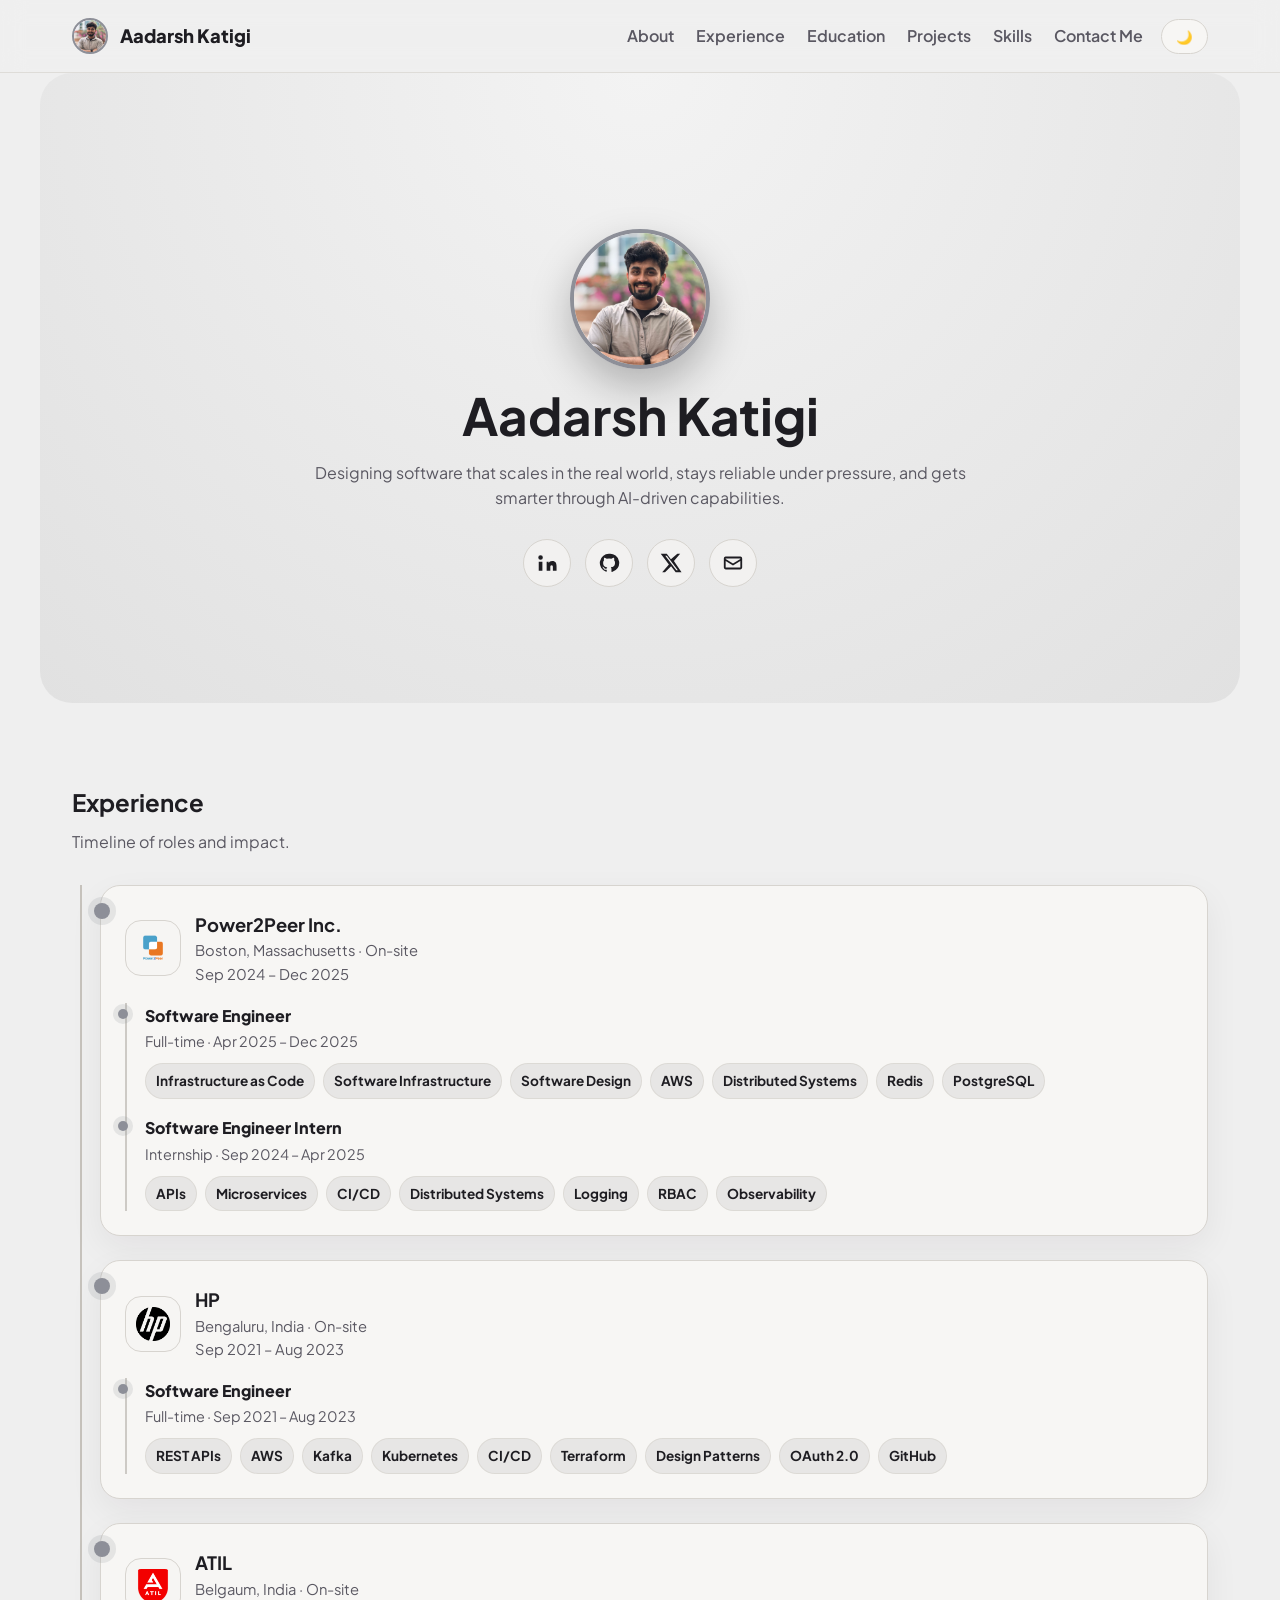
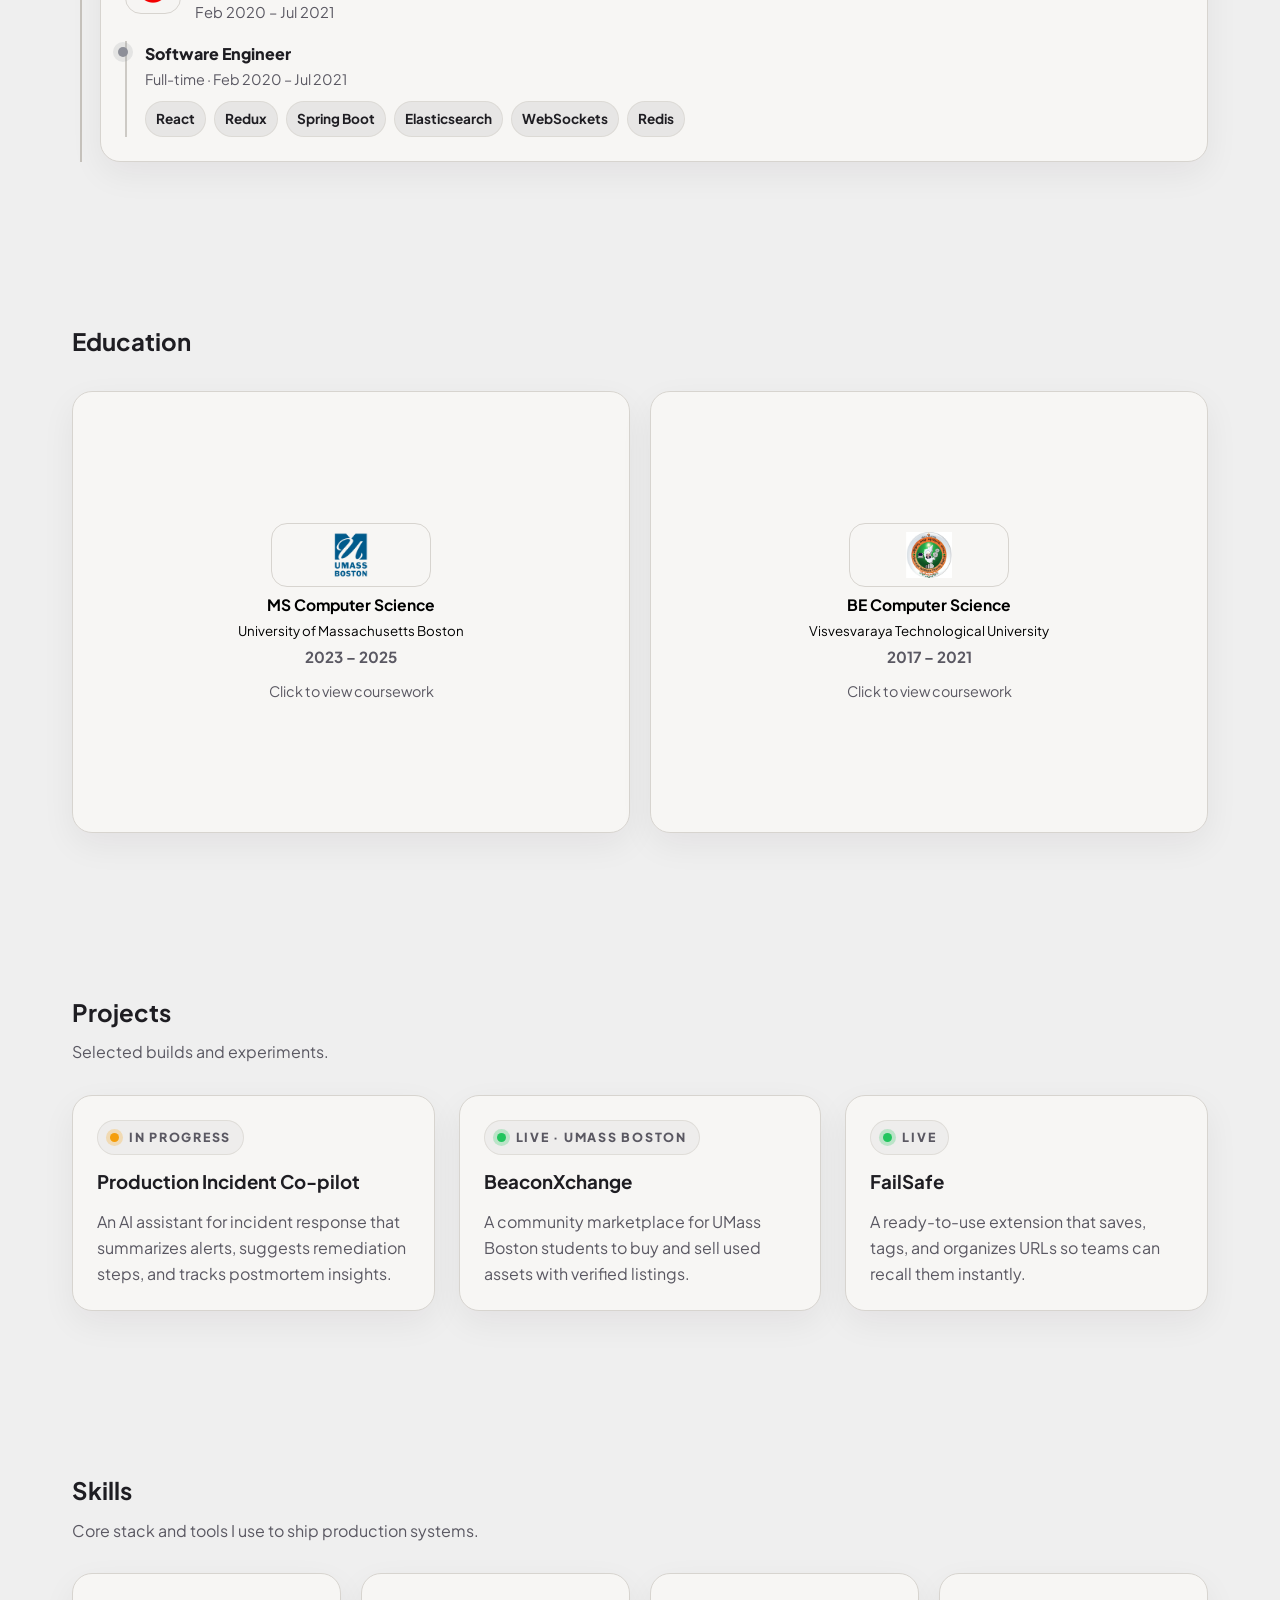
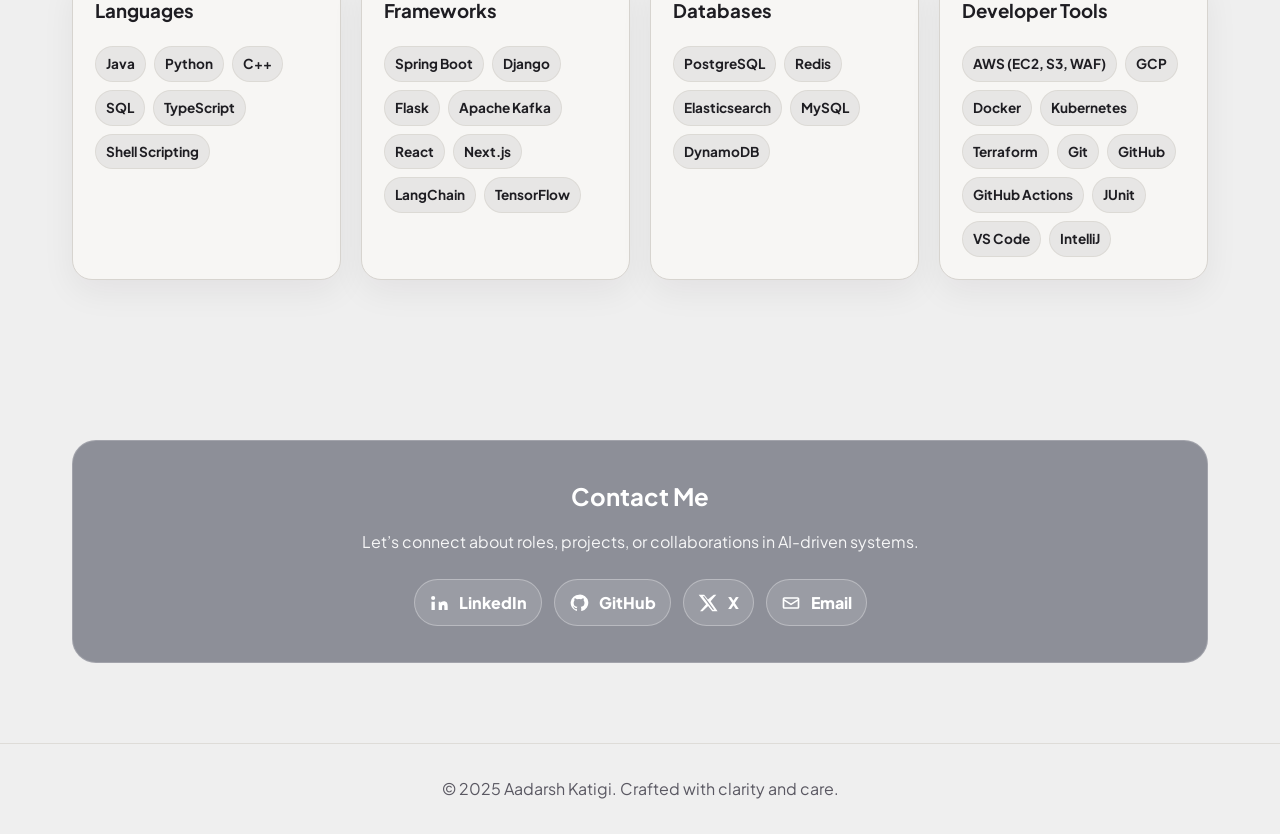
==== commit 53e5c109: "Making a few more changes" ====
--- a/index.html
+++ b/index.html
@@ -6,8 +6,18 @@
     <title>Aadarsh Katigi · Portfolio</title>
 
     <link rel="icon" href="assets/favicon.ico" />
-    <link rel="icon" type="image/png" sizes="32x32" href="assets/favicon-32x32.png" />
-    <link rel="icon" type="image/png" sizes="16x16" href="assets/favicon-16x16.png" />
+    <link
+      rel="icon"
+      type="image/png"
+      sizes="32x32"
+      href="assets/favicon-32x32.png"
+    />
+    <link
+      rel="icon"
+      type="image/png"
+      sizes="16x16"
+      href="assets/favicon-16x16.png"
+    />
     <link rel="apple-touch-icon" href="assets/apple-touch-icon.png" />
 
     <link rel="stylesheet" href="styles.css" />
@@ -105,7 +115,11 @@
               </svg>
             </a>
 
-            <a href="mailto:katigiaadarshm@gmail.com" aria-label="Email" title="Email">
+            <a
+              href="mailto:katigiaadarshm@gmail.com"
+              aria-label="Email"
+              title="Email"
+            >
               <svg viewBox="0 0 24 24" aria-hidden="true">
                 <path
                   d="M4 5h16a2 2 0 0 1 2 2v10a2 2 0 0 1-2 2H4a2 2 0 0 1-2-2V7a2 2 0 0 1 2-2Zm0 2v.5l8 5 8-5V7H4Zm16 10v-7.3l-8 5-8-5V17h16Z"
@@ -128,7 +142,11 @@
 
             <div class="timeline-content exp-card card">
               <div class="exp-header">
-                <img class="exp-logo" src="assets/power2peer.webp" alt="Power2Peer logo" />
+                <img
+                  class="exp-logo"
+                  src="assets/power2peer.webp"
+                  alt="Power2Peer logo"
+                />
                 <div class="exp-company">
                   <h3>Power2Peer Inc.</h3>
                   <div class="exp-sub">Boston, Massachusetts · On-site</div>
@@ -139,7 +157,9 @@
               <div class="exp-roles">
                 <div class="exp-role">
                   <div class="exp-role-title">Software Engineer</div>
-                  <div class="exp-role-meta">Full-time · Apr 2025 – Dec 2025</div>
+                  <div class="exp-role-meta">
+                    Full-time · Apr 2025 – Dec 2025
+                  </div>
                   <div class="chip-row">
                     <span class="chip">Infrastructure as Code</span>
                     <span class="chip">Software Infrastructure</span>
@@ -153,7 +173,9 @@
 
                 <div class="exp-role">
                   <div class="exp-role-title">Software Engineer Intern</div>
-                  <div class="exp-role-meta">Internship · Sep 2024 – Apr 2025</div>
+                  <div class="exp-role-meta">
+                    Internship · Sep 2024 – Apr 2025
+                  </div>
                   <div class="chip-row">
                     <span class="chip">APIs</span>
                     <span class="chip">Microservices</span>
@@ -173,7 +195,11 @@
 
             <div class="timeline-content exp-card card">
               <div class="exp-header">
-                <img class="exp-logo" src="assets/HP-Logo-PNG-Image.png" alt="HP logo" />
+                <img
+                  class="exp-logo"
+                  src="assets/HP-Logo-PNG-Image.png"
+                  alt="HP logo"
+                />
                 <div class="exp-company">
                   <h3>HP</h3>
                   <div class="exp-sub">Bengaluru, India · On-site</div>
@@ -184,7 +210,9 @@
               <div class="exp-roles">
                 <div class="exp-role">
                   <div class="exp-role-title">Software Engineer</div>
-                  <div class="exp-role-meta">Full-time · Sep 2021 – Aug 2023</div>
+                  <div class="exp-role-meta">
+                    Full-time · Sep 2021 – Aug 2023
+                  </div>
                   <div class="chip-row">
                     <span class="chip">REST APIs</span>
                     <span class="chip">AWS</span>
@@ -206,7 +234,11 @@
 
             <div class="timeline-content exp-card card">
               <div class="exp-header">
-                <img class="exp-logo" src="assets/ATILLogo.png" alt="ATIL logo" />
+                <img
+                  class="exp-logo"
+                  src="assets/ATILLogo.png"
+                  alt="ATIL logo"
+                />
                 <div class="exp-company">
                   <h3>ATIL</h3>
                   <div class="exp-sub">Belgaum, India · On-site</div>
@@ -217,7 +249,9 @@
               <div class="exp-roles">
                 <div class="exp-role">
                   <div class="exp-role-title">Software Engineer</div>
-                  <div class="exp-role-meta">Full-time · Feb 2020 – Jul 2021</div>
+                  <div class="exp-role-meta">
+                    Full-time · Feb 2020 – Jul 2021
+                  </div>
                   <div class="chip-row">
                     <span class="chip">React</span>
                     <span class="chip">Redux</span>
@@ -247,7 +281,11 @@
           >
             <span class="flip-inner">
               <span class="flip-face flip-front">
-                <img class="education-logo" src="assets/UMassBostonLogo.png" alt="UMass Boston logo" />
+                <img
+                  class="education-logo"
+                  src="assets/UMassBostonLogo.png"
+                  alt="UMass Boston logo"
+                />
                 <h3>MS Computer Science</h3>
                 <p>University of Massachusetts Boston</p>
                 <span class="edu-years">2023 – 2025</span>
@@ -279,7 +317,11 @@
           >
             <span class="flip-inner">
               <span class="flip-face flip-front">
-                <img class="education-logo" src="assets/VisvesvarayaTechUniLogo.webp" alt="Visvesvaraya Technological University logo" />
+                <img
+                  class="education-logo"
+                  src="assets/VisvesvarayaTechUniLogo.webp"
+                  alt="Visvesvaraya Technological University logo"
+                />
                 <h3>BE Computer Science</h3>
                 <p>Visvesvaraya Technological University</p>
                 <span class="edu-years">2017 – 2021</span>
@@ -408,11 +450,18 @@
         <div class="contact-card contact-center">
           <h2>Contact Me</h2>
           <p>
-            Let’s connect about roles, projects, or collaborations in AI-driven systems.
+            Let’s connect about roles, projects, or collaborations in AI-driven
+            systems.
           </p>
 
           <div class="contact-actions" aria-label="Contact options">
-            <a class="contact-pill" href="https://www.linkedin.com/in/aadarsh-katigi/" target="_blank" rel="noreferrer" aria-label="LinkedIn">
+            <a
+              class="contact-pill"
+              href="https://www.linkedin.com/in/aadarsh-katigi/"
+              target="_blank"
+              rel="noreferrer"
+              aria-label="LinkedIn"
+            >
               <svg viewBox="0 0 24 24" aria-hidden="true">
                 <path
                   d="M4.98 3.5a2.5 2.5 0 1 1 0 5 2.5 2.5 0 0 1 0-5Zm-2 7h4v10h-4v-10Zm7 0h3.8v1.4h.1c.53-.95 1.83-1.95 3.77-1.95 4.03 0 4.77 2.65 4.77 6.1v4.45h-4v-3.95c0-.94-.02-2.15-1.3-2.15-1.3 0-1.5 1.02-1.5 2.07v4.03h-4v-10Z"
@@ -421,7 +470,13 @@
               <span>LinkedIn</span>
             </a>
 
-            <a class="contact-pill" href="https://github.com/Adarxhhhh" target="_blank" rel="noreferrer" aria-label="GitHub">
+            <a
+              class="contact-pill"
+              href="https://github.com/Adarxhhhh"
+              target="_blank"
+              rel="noreferrer"
+              aria-label="GitHub"
+            >
               <svg viewBox="0 0 24 24" aria-hidden="true">
                 <path
                   d="M12 2a10 10 0 0 0-3.16 19.5c.5.1.68-.22.68-.48v-1.7c-2.78.6-3.36-1.18-3.36-1.18-.45-1.14-1.1-1.44-1.1-1.44-.9-.62.06-.6.06-.6 1 .06 1.53 1.04 1.53 1.04.88 1.52 2.32 1.08 2.88.83.1-.64.34-1.08.62-1.33-2.22-.25-4.56-1.1-4.56-4.9 0-1.08.4-1.96 1.04-2.65-.1-.25-.45-1.3.1-2.7 0 0 .85-.27 2.8 1.02a9.8 9.8 0 0 1 5.1 0c1.95-1.3 2.8-1.02 2.8-1.02.55 1.4.2 2.45.1 2.7.65.7 1.04 1.57 1.04 2.65 0 3.82-2.35 4.64-4.58 4.88.36.3.68.9.68 1.85v2.74c0 .27.18.6.68.48A10 10 0 0 0 12 2Z"
@@ -430,7 +485,13 @@
               <span>GitHub</span>
             </a>
 
-            <a class="contact-pill" href="https://x.com/katigi_adarsh" target="_blank" rel="noreferrer" aria-label="Twitter / X">
+            <a
+              class="contact-pill"
+              href="https://x.com/katigi_adarsh"
+              target="_blank"
+              rel="noreferrer"
+              aria-label="Twitter / X"
+            >
               <svg viewBox="0 0 24 24" aria-hidden="true">
                 <path
                   d="M18.9 2h3.1l-6.8 7.8L23.5 22h-6.4l-5-6.5L5.5 22H2.4l7.3-8.4L.8 2h6.6l4.5 5.9L18.9 2Zm-1.1 18h1.7L7.5 4h-1.8l12.1 16Z"
@@ -439,7 +500,11 @@
               <span>X</span>
             </a>
 
-            <a class="contact-pill" href="mailto:katigiaadarshm@gmail.com" aria-label="Email">
+            <a
+              class="contact-pill"
+              href="mailto:katigiaadarshm@gmail.com"
+              aria-label="Email"
+            >
               <svg viewBox="0 0 24 24" aria-hidden="true">
                 <path
                   d="M4 5h16a2 2 0 0 1 2 2v10a2 2 0 0 1-2 2H4a2 2 0 0 1-2-2V7a2 2 0 0 1 2-2Zm0 2v.5l8 5 8-5V7H4Zm16 10v-7.3l-8 5-8-5V17h16Z"
--- a/styles.css
+++ b/styles.css
@@ -265,10 +265,7 @@
   box-shadow: 0 0 0 6px var(--accent-soft);
 }
 
-/* your exp-card container */
-.exp-card {
-  padding: 24px;
-}
+.exp-card { padding: 24px; }
 
 .exp-header {
   display: flex;
@@ -371,6 +368,45 @@
 .flip-front { transform: rotateY(0deg); }
 .flip-back  { transform: rotateY(180deg); gap: 14px; }
 
+/* ✅ Center back face content (coursework) */
+.flip-back {
+  display: grid;
+  align-content: center;
+  justify-items: center;
+  text-align: center;
+  gap: 14px;
+}
+
+.flip-back-header {
+  width: 100%;
+  max-width: 420px;
+  display: grid;
+  justify-items: center;
+  gap: 6px;
+}
+
+.course-list {
+  width: 100%;
+  max-width: 420px;
+  list-style: none;
+  display: grid;
+  gap: 10px;
+  padding-left: 0;
+  margin-top: 6px;
+  justify-items: center;
+}
+
+.course-list li {
+  width: 100%;
+  padding: 9px 12px;
+  border-radius: 14px;
+  border: 1px solid color-mix(in srgb, var(--border) 70%, transparent);
+  background: color-mix(in srgb, var(--accent-soft) 55%, transparent);
+  font-weight: 750;
+  font-size: 0.9rem;
+  text-align: center;
+}
+
 .education-logo {
   width: 160px;
   height: 64px;
@@ -393,35 +429,6 @@
   font-size: 0.9rem;
 }
 
-.flip-back-header {
-  width: 100%;
-  display: flex;
-  align-items: baseline;
-  justify-content: space-between;
-  gap: 12px;
-}
-
-.course-list {
-  width: 100%;
-  list-style: none;
-  display: grid;
-  gap: 10px;
-  padding-left: 0;
-  margin-top: 6px;
-}
-
-.course-list li {
-  width: 100%;
-  max-width: 420px;
-  padding: 9px 12px;
-  border-radius: 14px;
-  border: 1px solid color-mix(in srgb, var(--border) 70%, transparent);
-  background: color-mix(in srgb, var(--accent-soft) 55%, transparent);
-  font-weight: 750;
-  font-size: 0.9rem;
-  text-align: center;
-}
-
 /* ===== Projects ===== */
 .project-grid {
   display: grid;
@@ -440,7 +447,6 @@
 
 .project-card p { color: var(--muted); }
 
-/* status pill + dot */
 .project-status {
   display: inline-flex;
   align-items: center;
@@ -568,11 +574,14 @@
 
 .sparkle-star {
   position: absolute;
-  width: var(--size, 6px);
-  height: var(--size, 6px);
+  width: var(--size, 7px);
+  height: var(--size, 7px);
   opacity: 0;
   transform: translate(-50%, -50%) rotate(var(--rot, 0deg));
-  background: color-mix(in srgb, var(--accent) 35%, white);
+
+  /* default: bright */
+  background: rgba(255, 255, 255, 0.95);
+
   clip-path: polygon(
     50% 0%,
     62% 38%,
@@ -583,8 +592,28 @@
     0% 50%,
     38% 38%
   );
-  filter: drop-shadow(0 10px 18px rgba(0, 0, 0, 0.18));
+
+  filter:
+    drop-shadow(0 0 10px rgba(255, 255, 255, 0.95))
+    drop-shadow(0 10px 18px rgba(0, 0, 0, 0.18));
+
   animation: star-drift var(--dur, 1100ms) ease-out var(--delay, 0ms) forwards;
+}
+
+[data-theme="light"] .sparkle-star {
+  background: rgba(25, 25, 30, 0.9);
+  filter:
+    drop-shadow(0 0 10px rgba(25, 25, 30, 0.35))
+    drop-shadow(0 10px 18px rgba(0, 0, 0, 0.22));
+}
+
+/* DARK theme: stronger glow */
+[data-theme="dark"] .sparkle-star {
+  background: rgba(255, 255, 255, 0.98);
+  filter:
+    drop-shadow(0 0 12px rgba(255, 255, 255, 0.95))
+    drop-shadow(0 0 26px rgba(255, 255, 255, 0.35))
+    drop-shadow(0 10px 18px rgba(0, 0, 0, 0.18));
 }
 
 @keyframes star-drift {
@@ -592,11 +621,11 @@
     opacity: 0;
     transform: translate(-50%, -50%) translate(0, 0) rotate(var(--rot, 0deg)) scale(0.6);
   }
-  12% { opacity: 0.95; }
+  12% { opacity: 0.98; }
   100% {
     opacity: 0;
     transform: translate(-50%, -50%) translate(var(--tx), var(--ty))
-      rotate(calc(var(--rot, 0deg) + 160deg)) scale(1.1);
+      rotate(calc(var(--rot, 0deg) + 160deg)) scale(1.12);
   }
 }
 
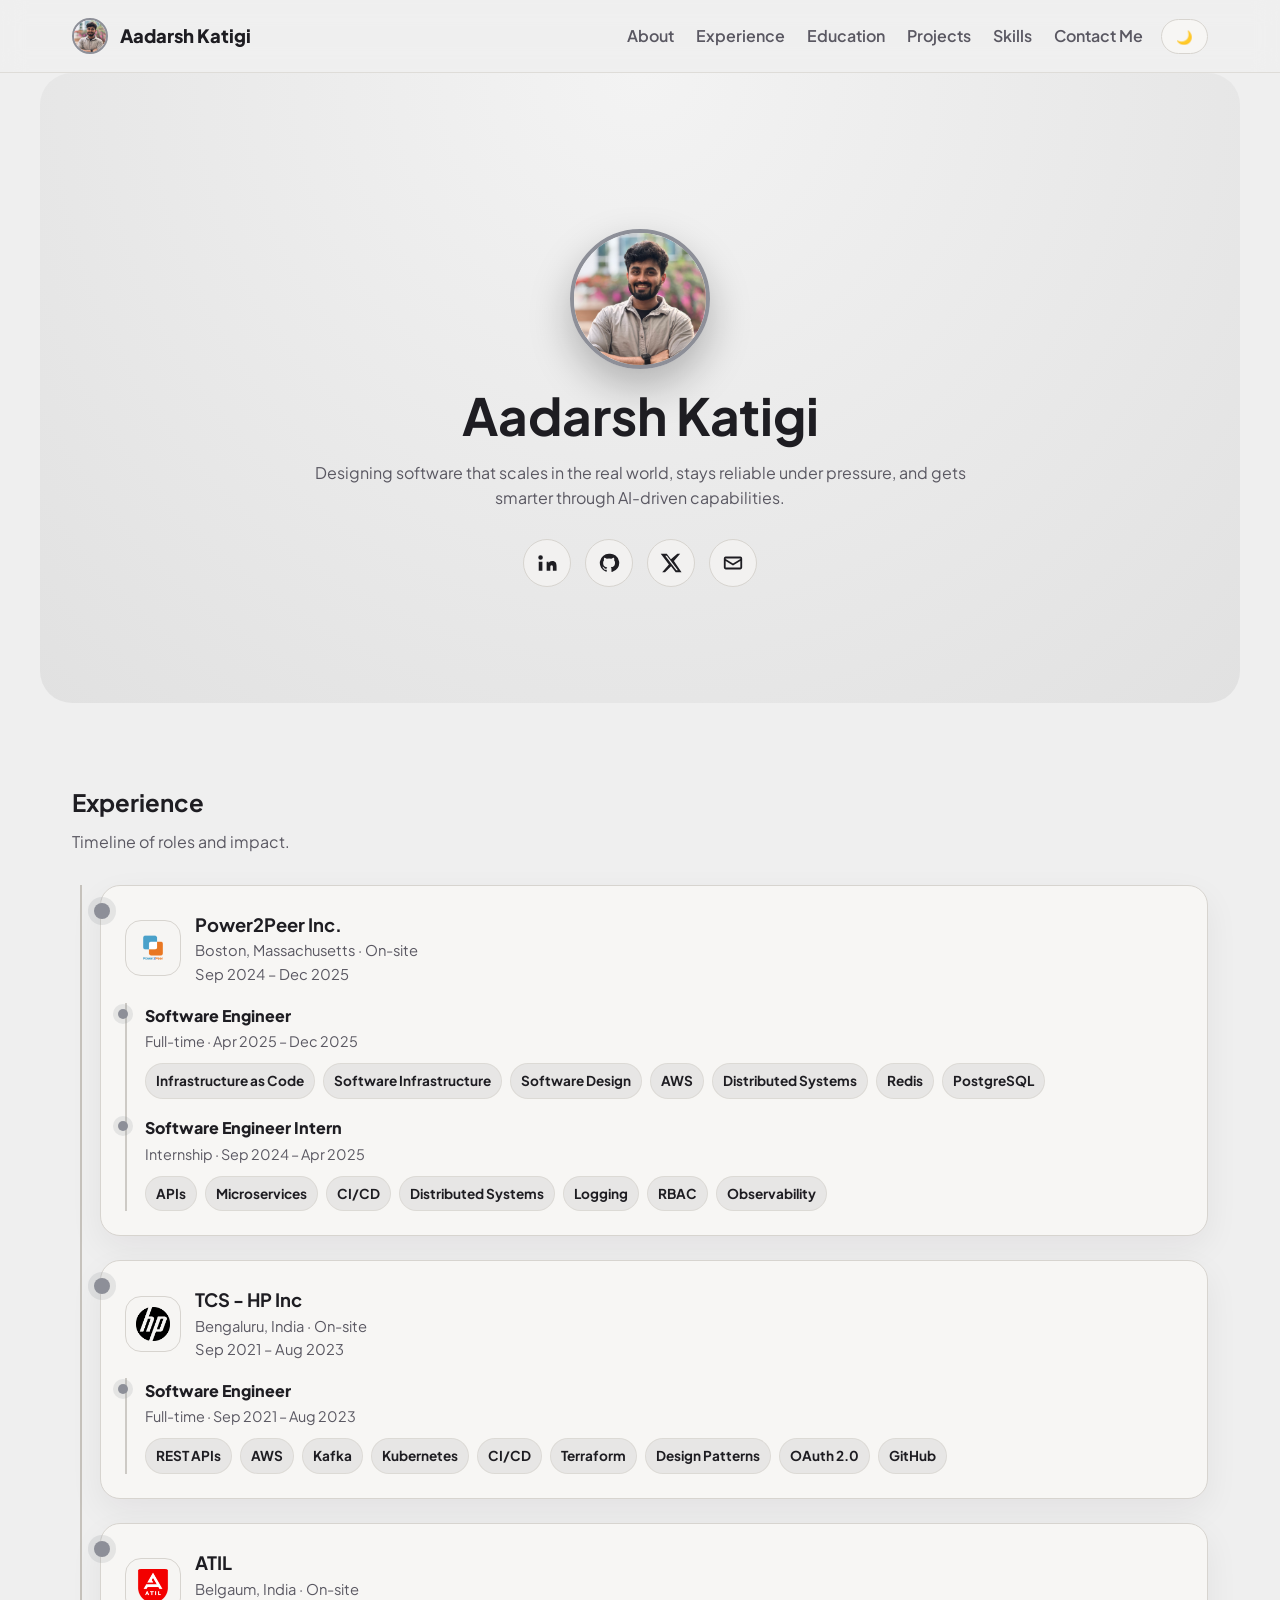
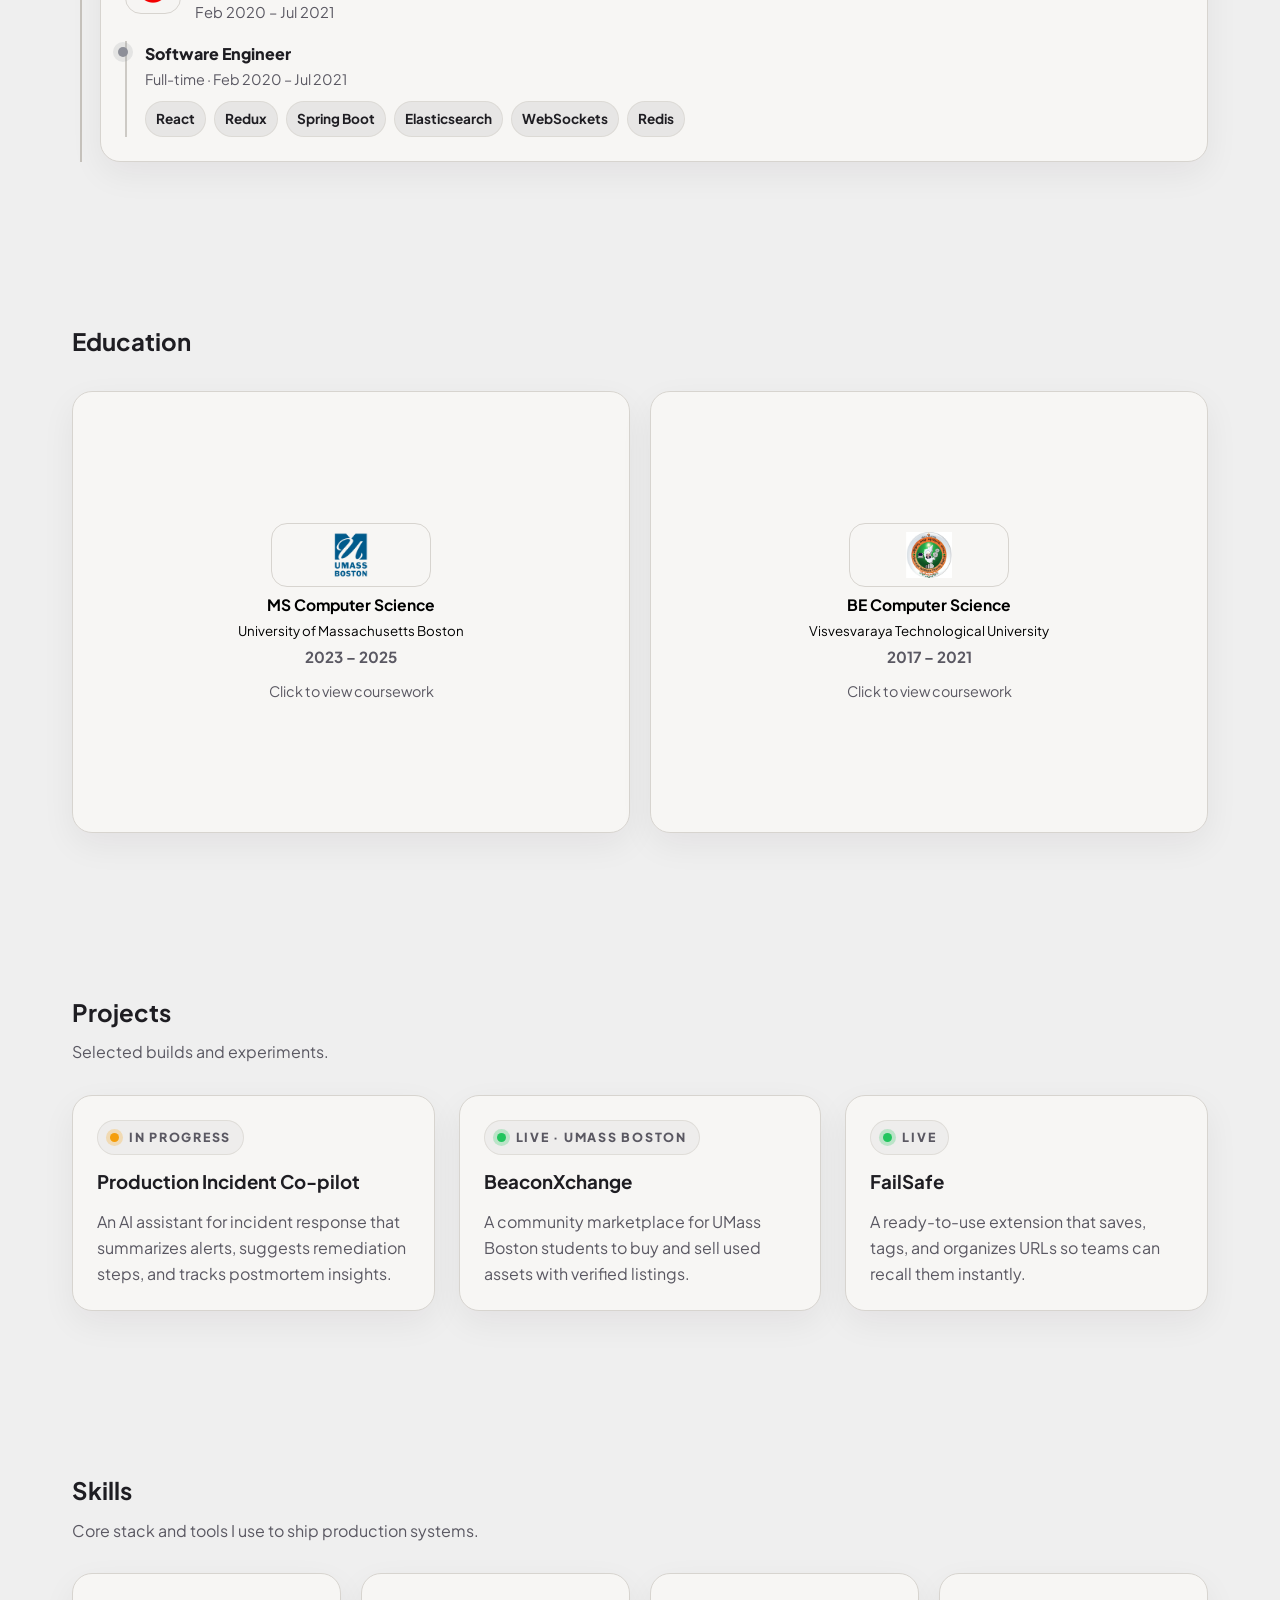
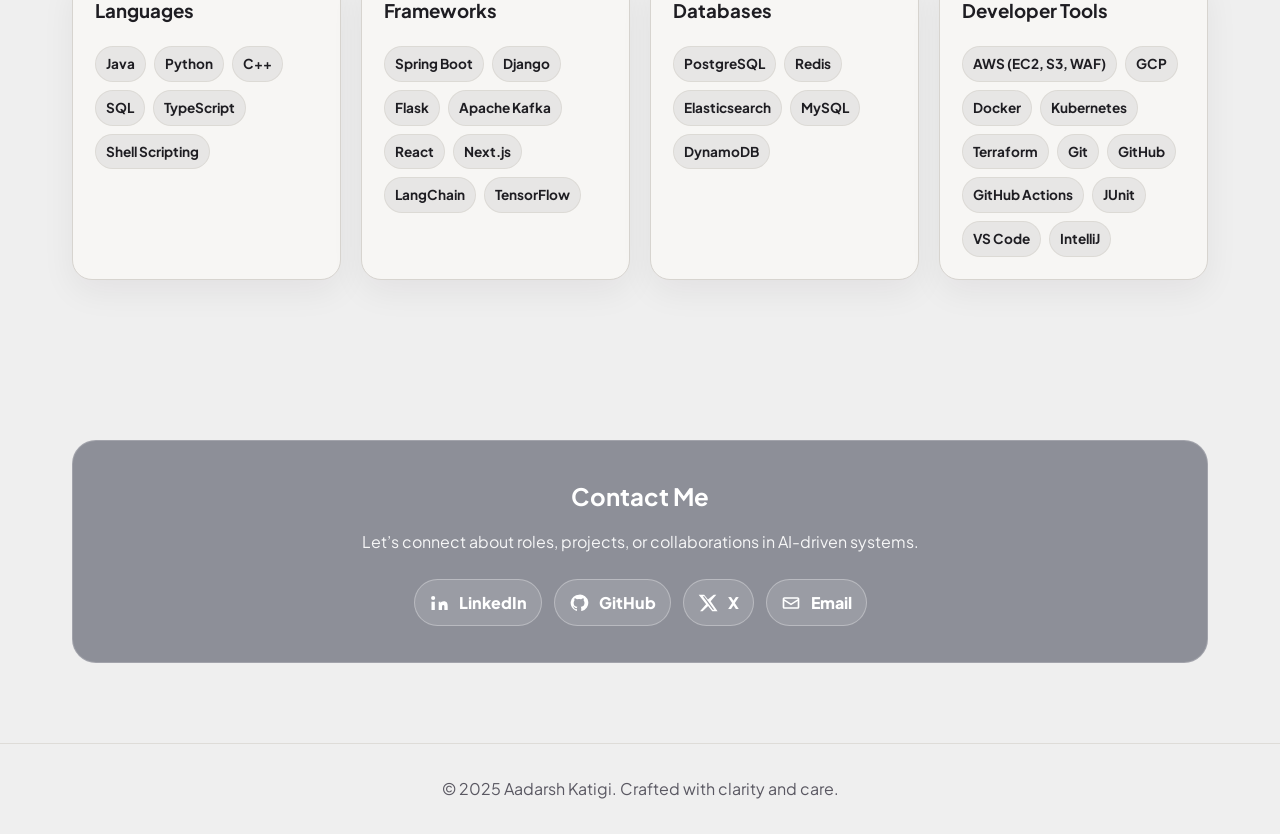
==== commit 9ab1f1c3: "Made a few changes" ====
--- a/index.html
+++ b/index.html
@@ -201,7 +201,7 @@
                   alt="HP logo"
                 />
                 <div class="exp-company">
-                  <h3>HP</h3>
+                  <h3>TCS - HP Inc</h3>
                   <div class="exp-sub">Bengaluru, India · On-site</div>
                   <div class="exp-sub">Sep 2021 – Aug 2023</div>
                 </div>
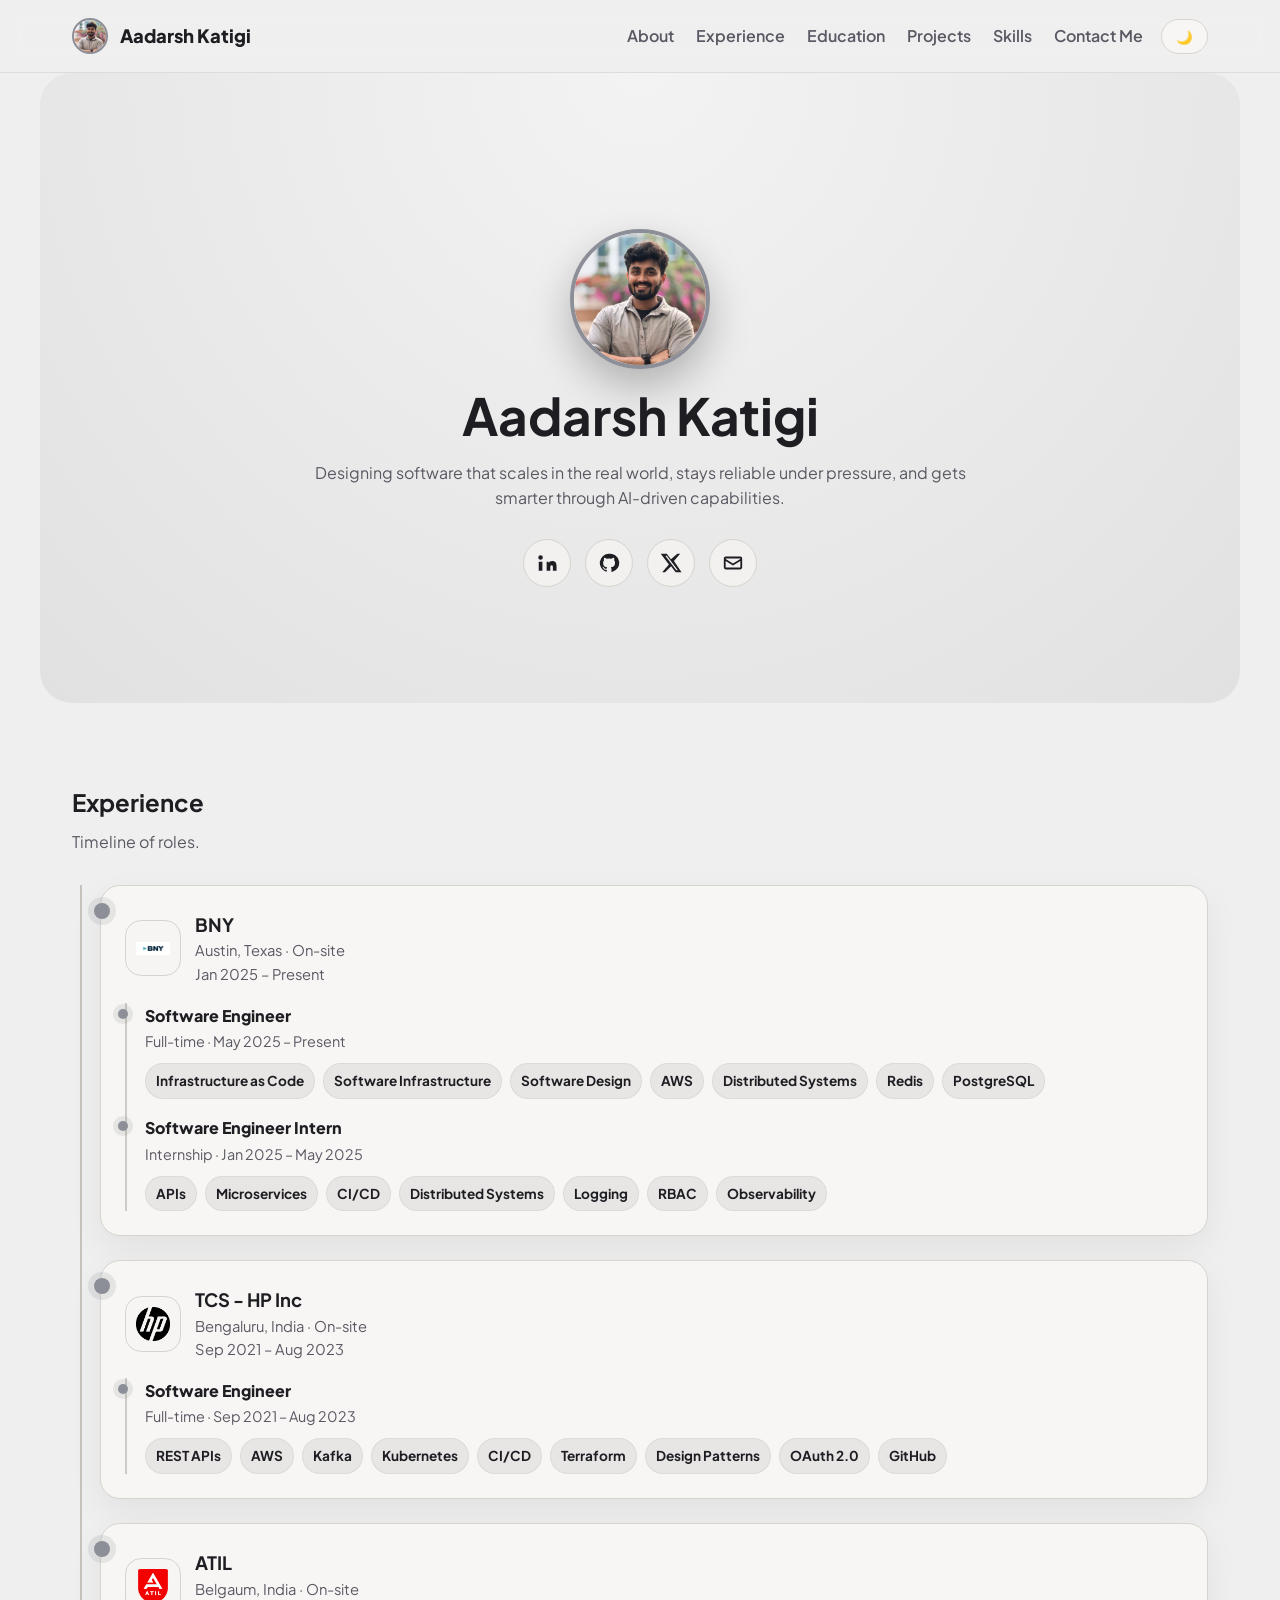
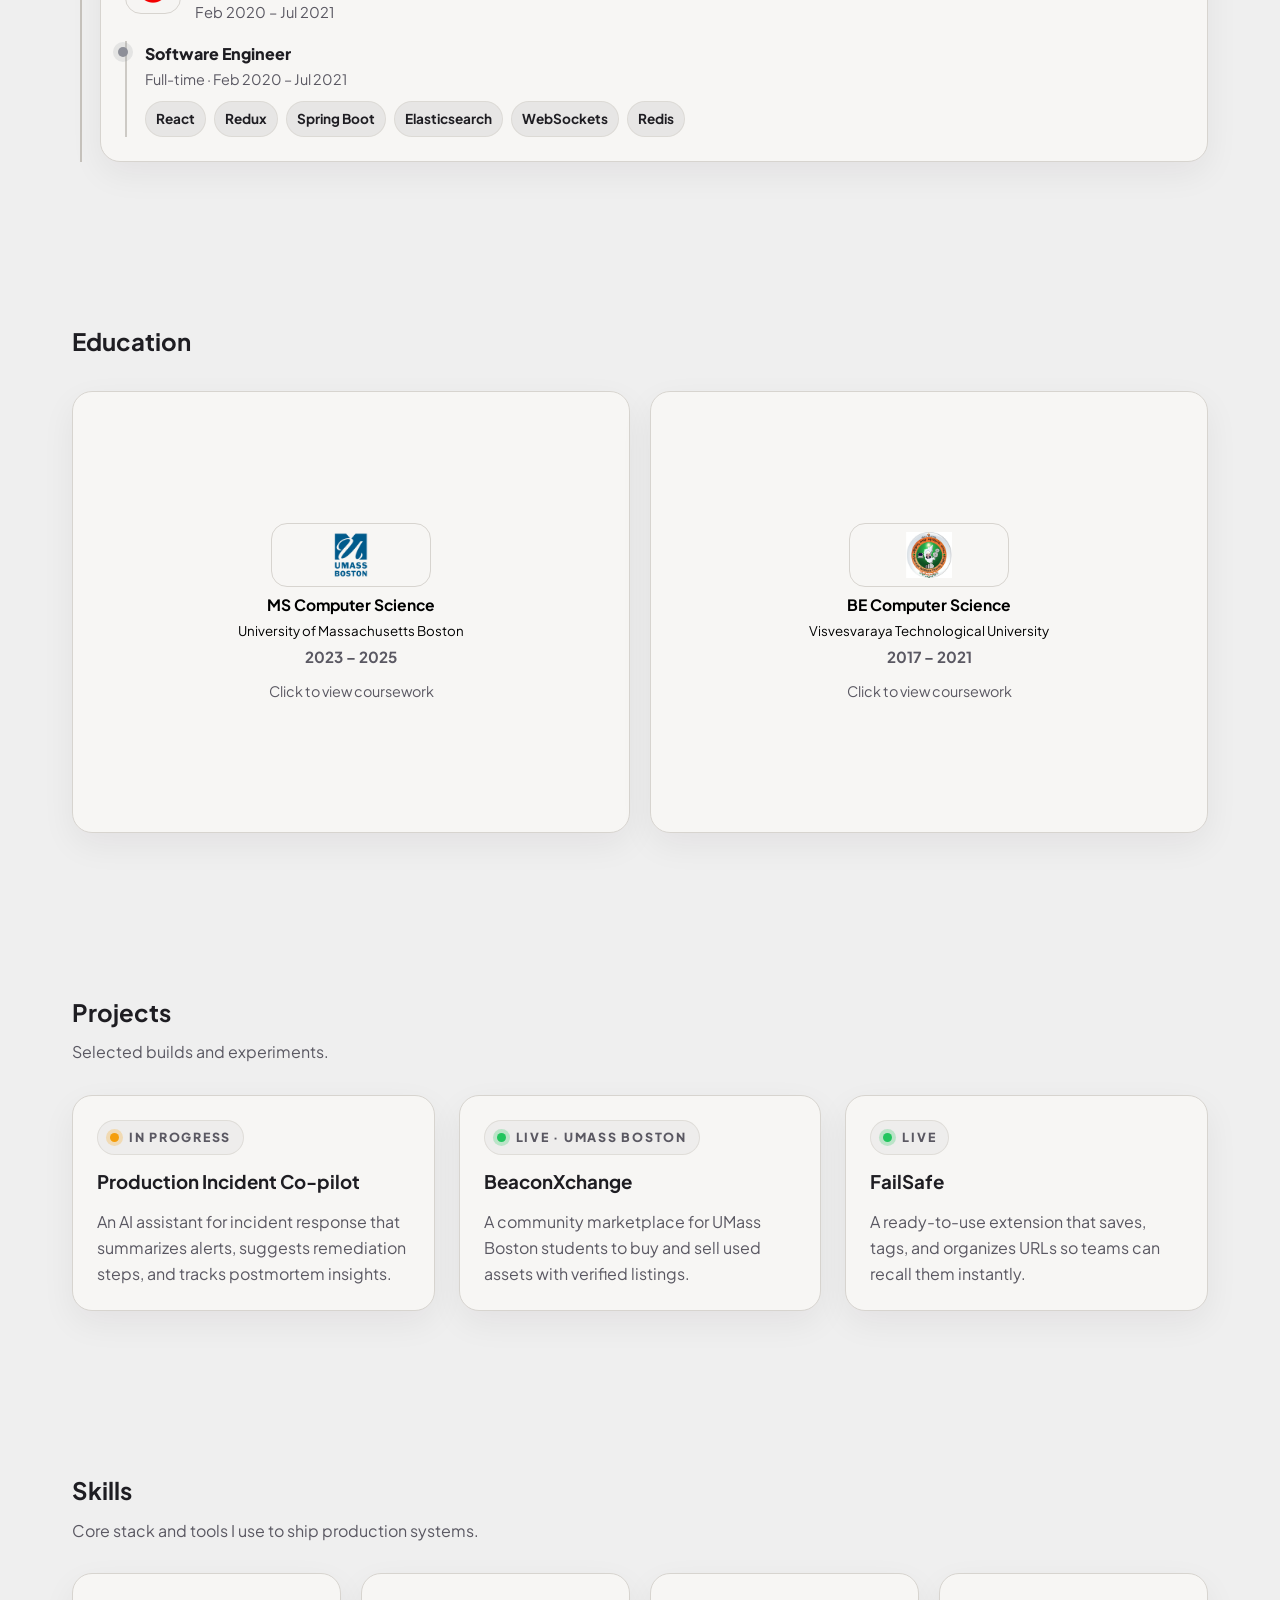
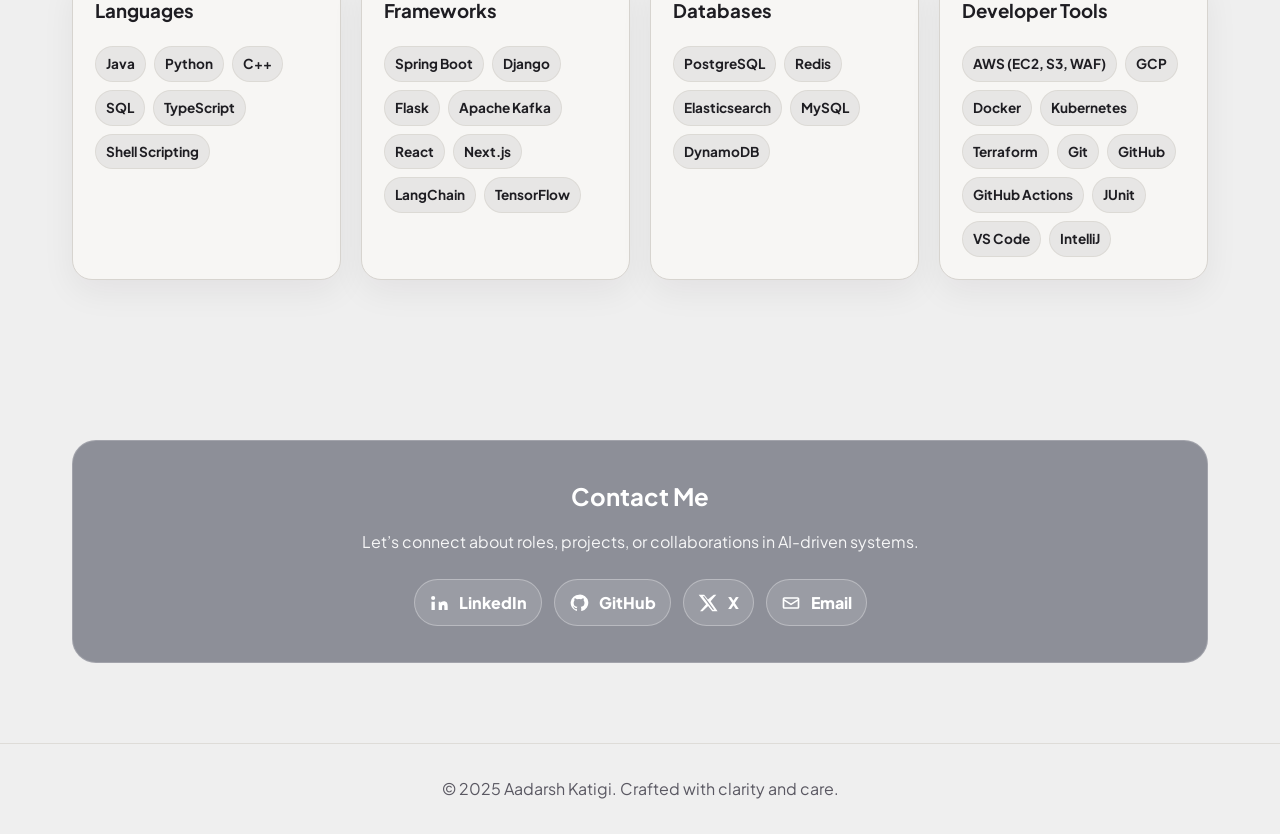
==== commit e0750645: "Adding a few changes" ====
--- a/index.html
+++ b/index.html
@@ -133,7 +133,7 @@
       <section id="experience" class="section">
         <div class="section-header">
           <h2>Experience</h2>
-          <p>Timeline of roles and impact.</p>
+          <p>Timeline of roles.</p>
         </div>
 
         <div class="timeline">
@@ -144,13 +144,13 @@
               <div class="exp-header">
                 <img
                   class="exp-logo"
-                  src="assets/power2peer.webp"
+                  src="assets/bny-logo---2024-brand-update.png"
                   alt="Power2Peer logo"
                 />
                 <div class="exp-company">
-                  <h3>Power2Peer Inc.</h3>
-                  <div class="exp-sub">Boston, Massachusetts · On-site</div>
-                  <div class="exp-sub">Sep 2024 – Dec 2025</div>
+                  <h3>BNY</h3>
+                  <div class="exp-sub">Austin, Texas · On-site</div>
+                  <div class="exp-sub">Jan 2025 – Present</div>
                 </div>
               </div>
 
@@ -158,7 +158,7 @@
                 <div class="exp-role">
                   <div class="exp-role-title">Software Engineer</div>
                   <div class="exp-role-meta">
-                    Full-time · Apr 2025 – Dec 2025
+                    Full-time · May 2025 – Present
                   </div>
                   <div class="chip-row">
                     <span class="chip">Infrastructure as Code</span>
@@ -174,7 +174,7 @@
                 <div class="exp-role">
                   <div class="exp-role-title">Software Engineer Intern</div>
                   <div class="exp-role-meta">
-                    Internship · Sep 2024 – Apr 2025
+                    Internship · Jan 2025 – May 2025
                   </div>
                   <div class="chip-row">
                     <span class="chip">APIs</span>
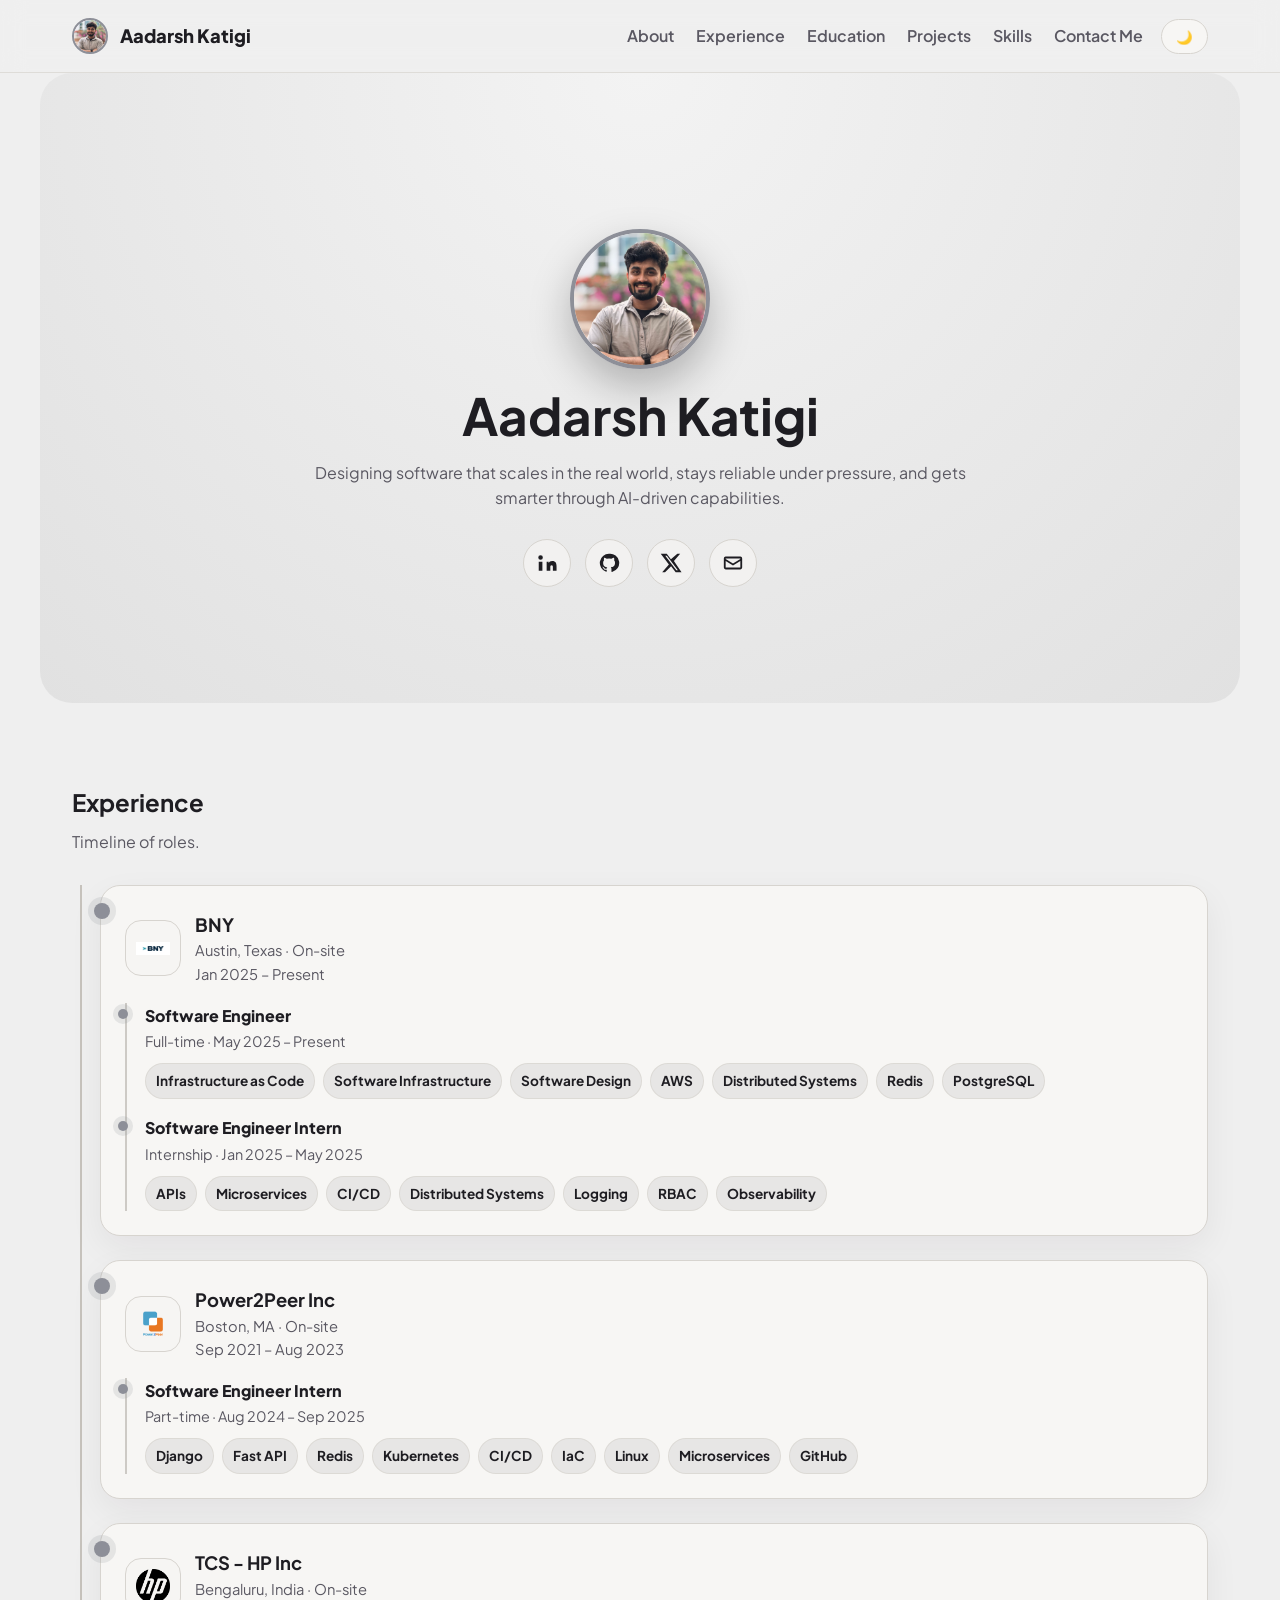
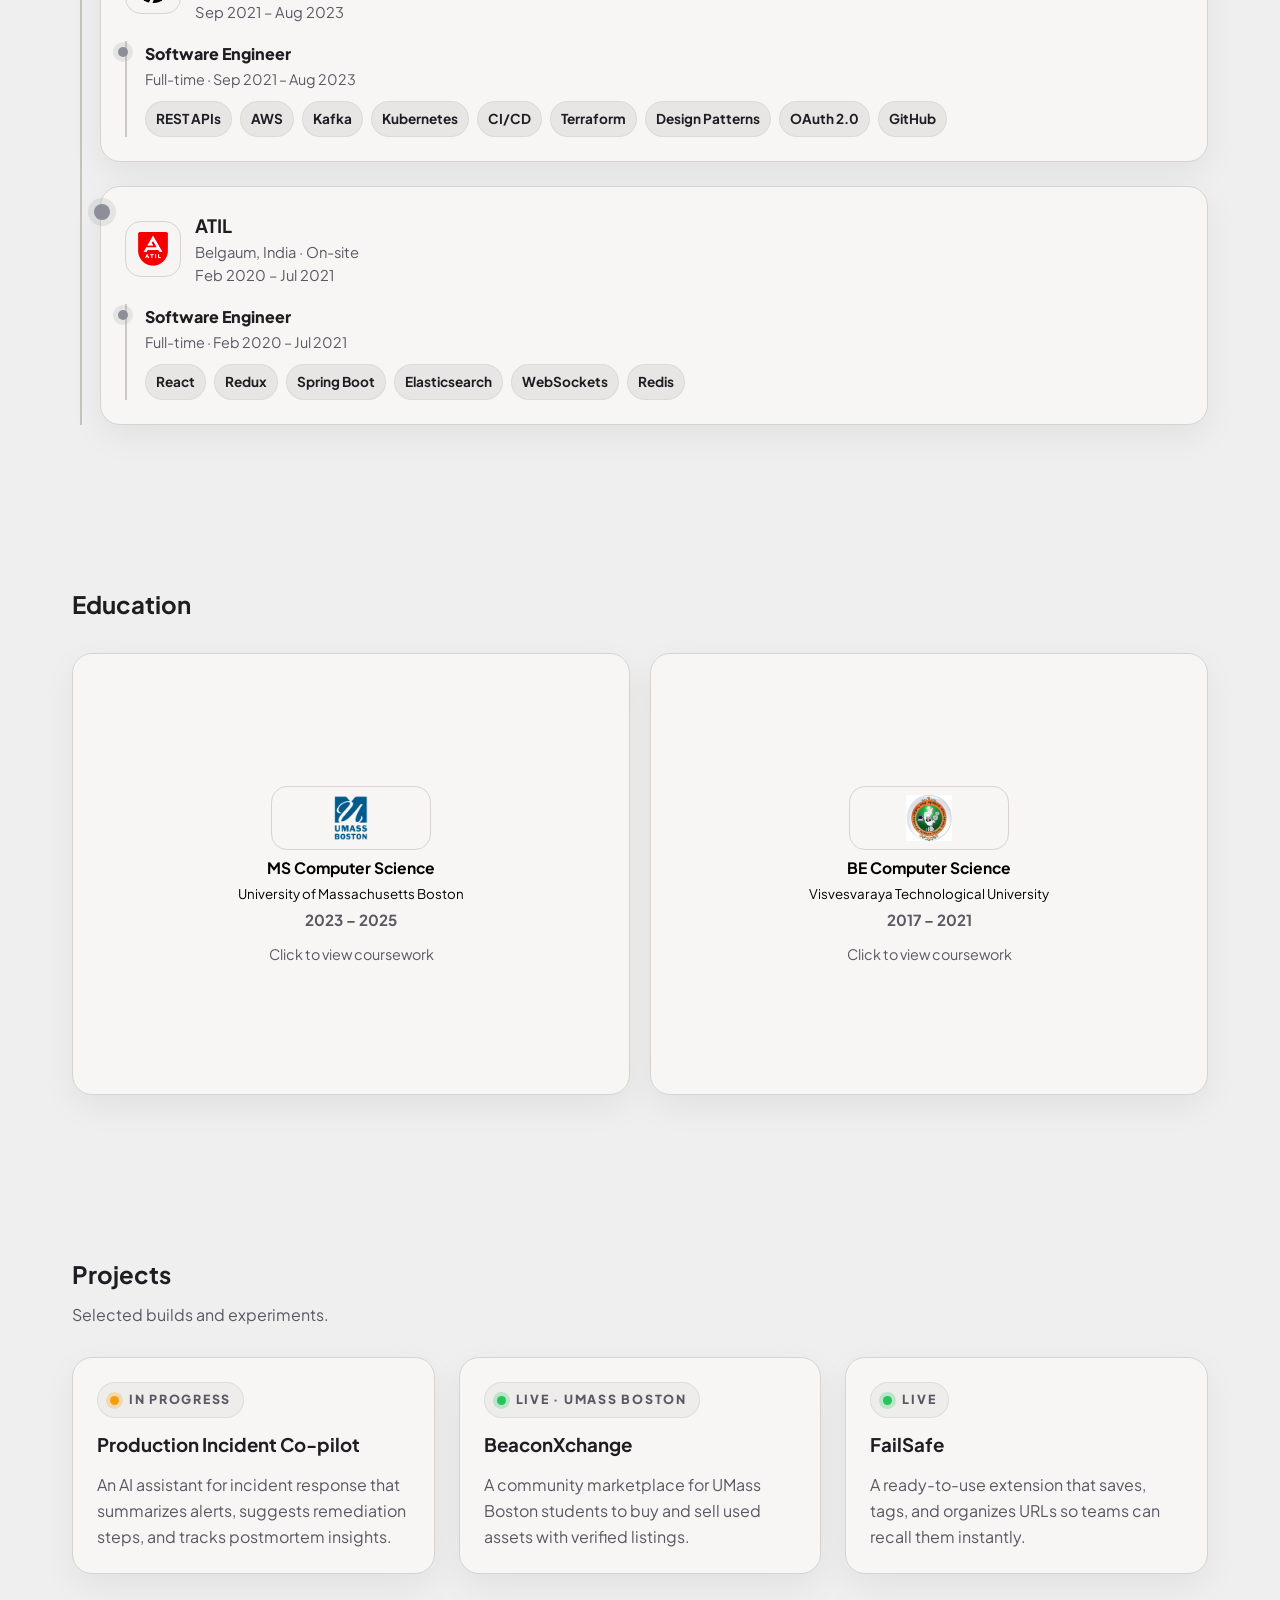
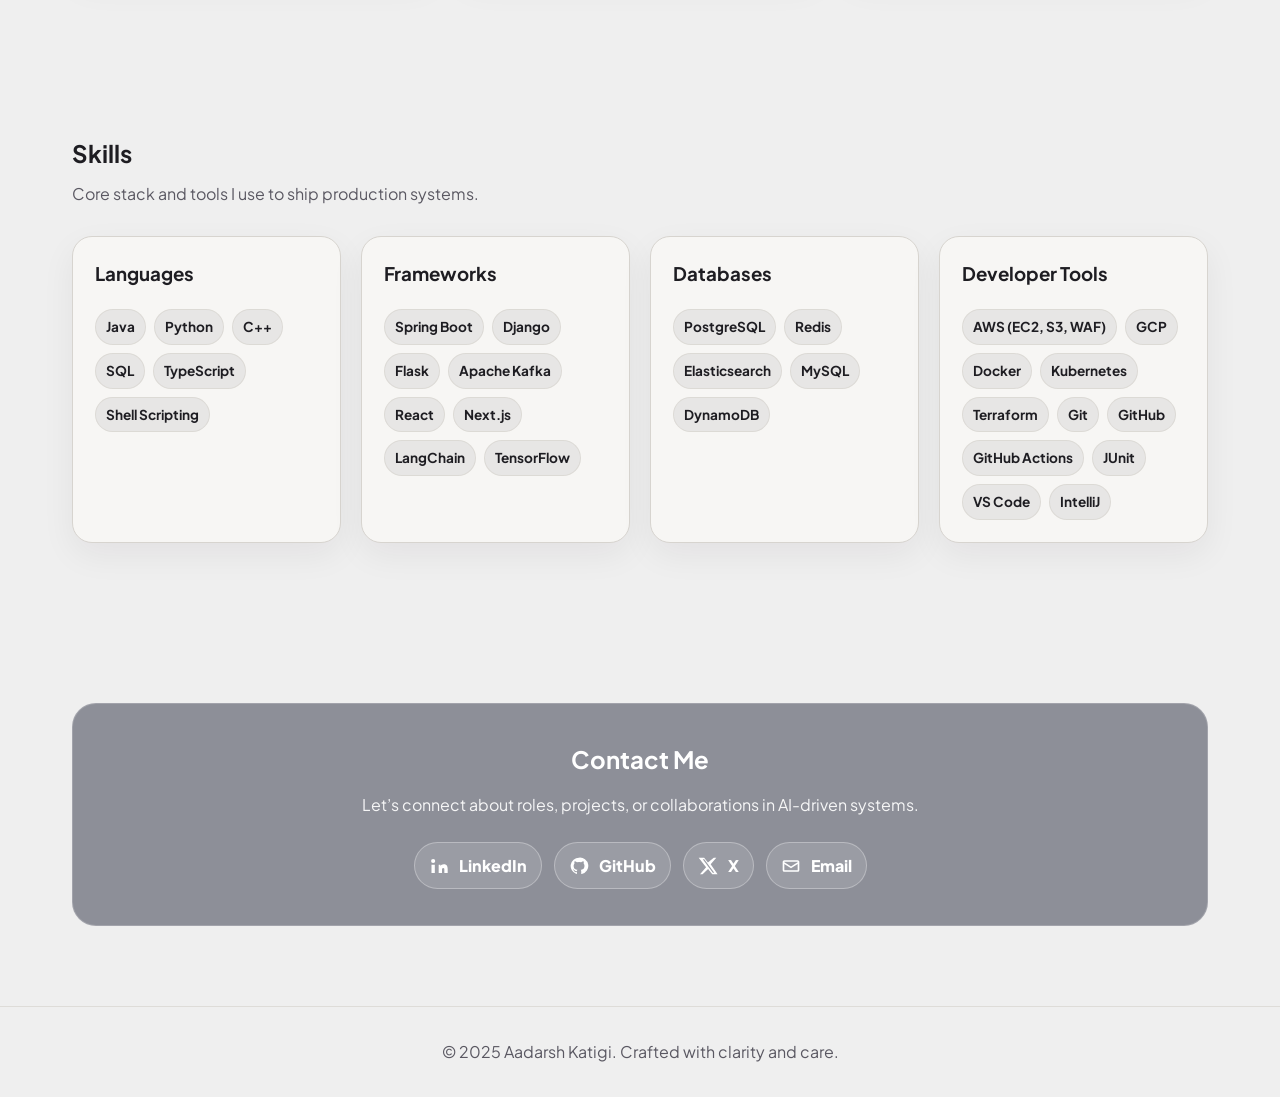
==== commit 5adddc80: "Updated Experience to include P2P internships" ====
--- a/index.html
+++ b/index.html
@@ -197,6 +197,45 @@
               <div class="exp-header">
                 <img
                   class="exp-logo"
+                  src="assets/power2peer.webp"
+                  alt="Power2Peer logo"
+                />
+                <div class="exp-company">
+                  <h3>Power2Peer Inc</h3>
+                  <div class="exp-sub">Boston, MA · On-site</div>
+                  <div class="exp-sub">Sep 2021 – Aug 2023</div>
+                </div>
+              </div>
+
+              <div class="exp-roles">
+                <div class="exp-role">
+                  <div class="exp-role-title">Software Engineer Intern</div>
+                  <div class="exp-role-meta">
+                    Part-time · Aug 2024 – Sep 2025
+                  </div>
+                  <div class="chip-row">
+                    <span class="chip">Django</span>
+                    <span class="chip">Fast API</span>
+                    <span class="chip">Redis</span>
+                    <span class="chip">Kubernetes</span>
+                    <span class="chip">CI/CD</span>
+                    <span class="chip">IaC</span>
+                    <span class="chip">Linux</span>
+                    <span class="chip">Microservices</span>
+                    <span class="chip">GitHub</span>
+                  </div>
+                </div>
+              </div>
+            </div>
+          </article>
+
+          <article class="timeline-item">
+            <div class="timeline-dot"></div>
+
+            <div class="timeline-content exp-card card">
+              <div class="exp-header">
+                <img
+                  class="exp-logo"
                   src="assets/HP-Logo-PNG-Image.png"
                   alt="HP logo"
                 />
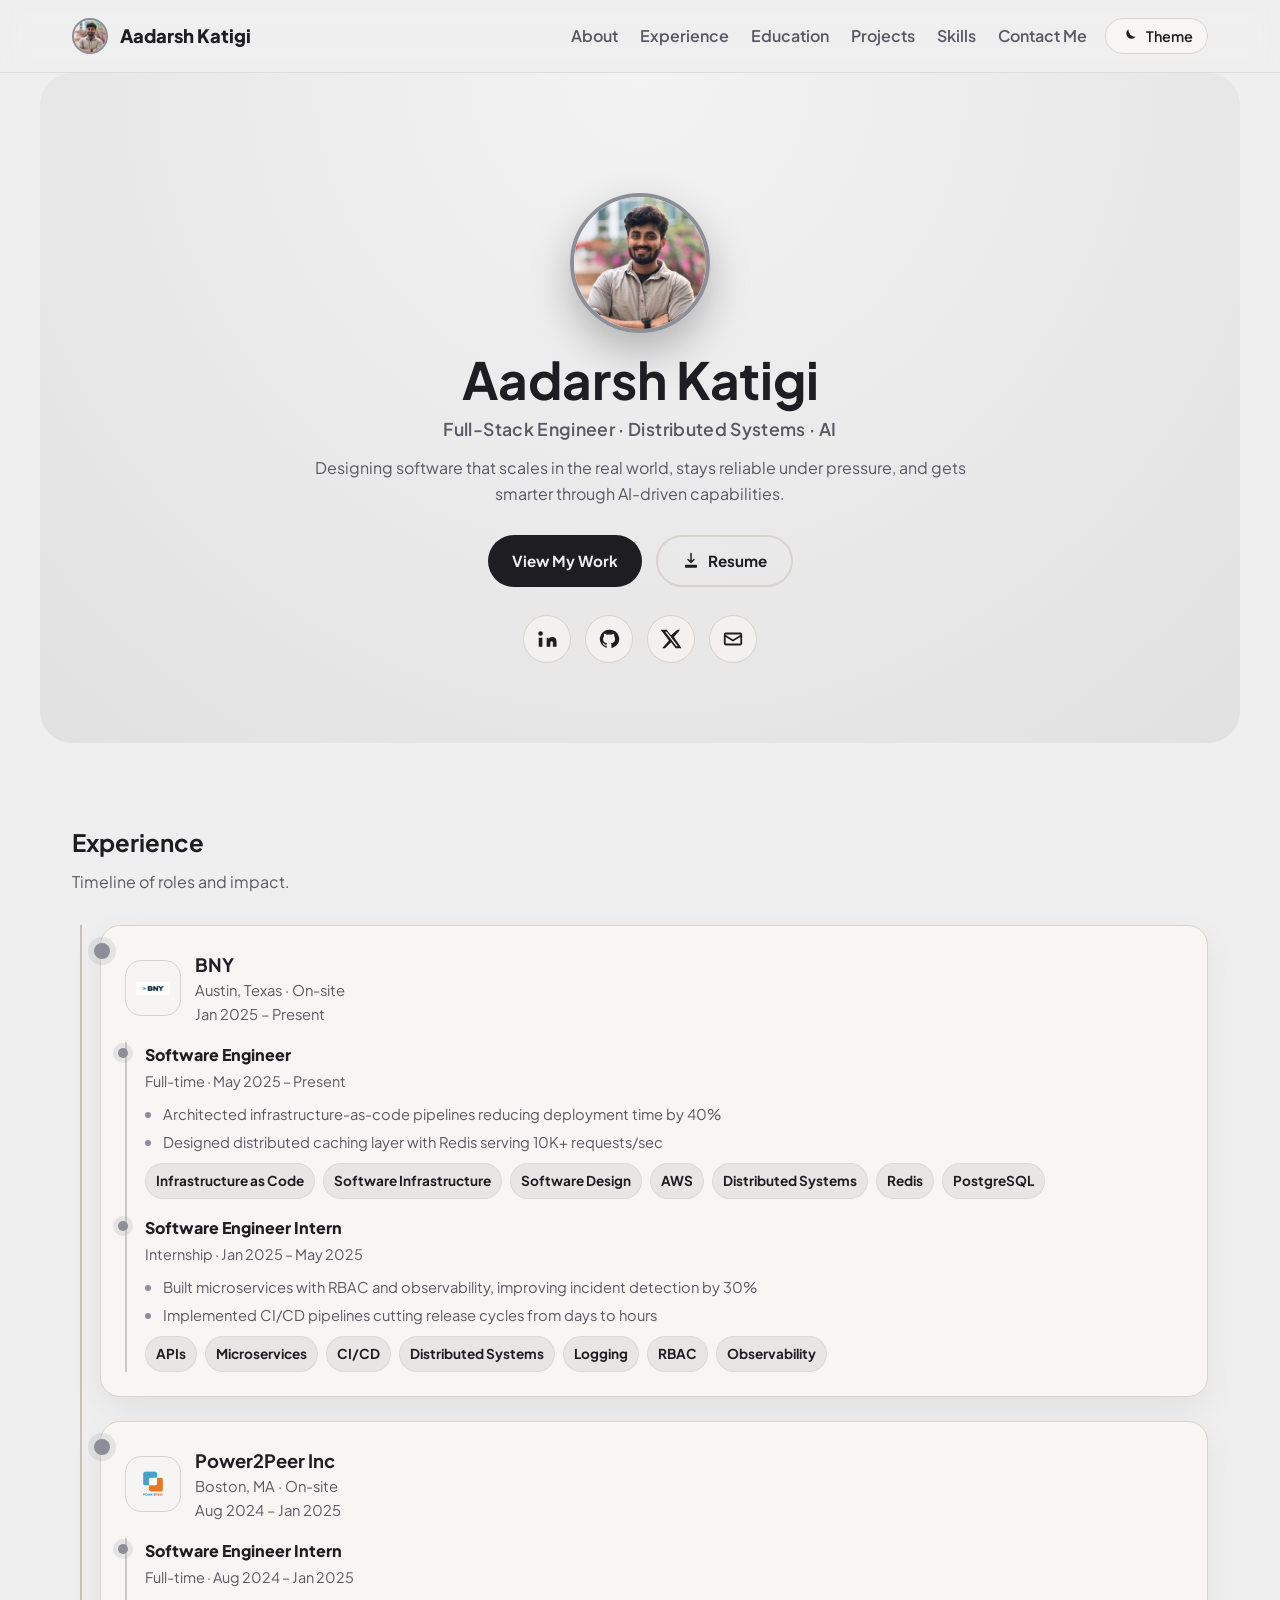
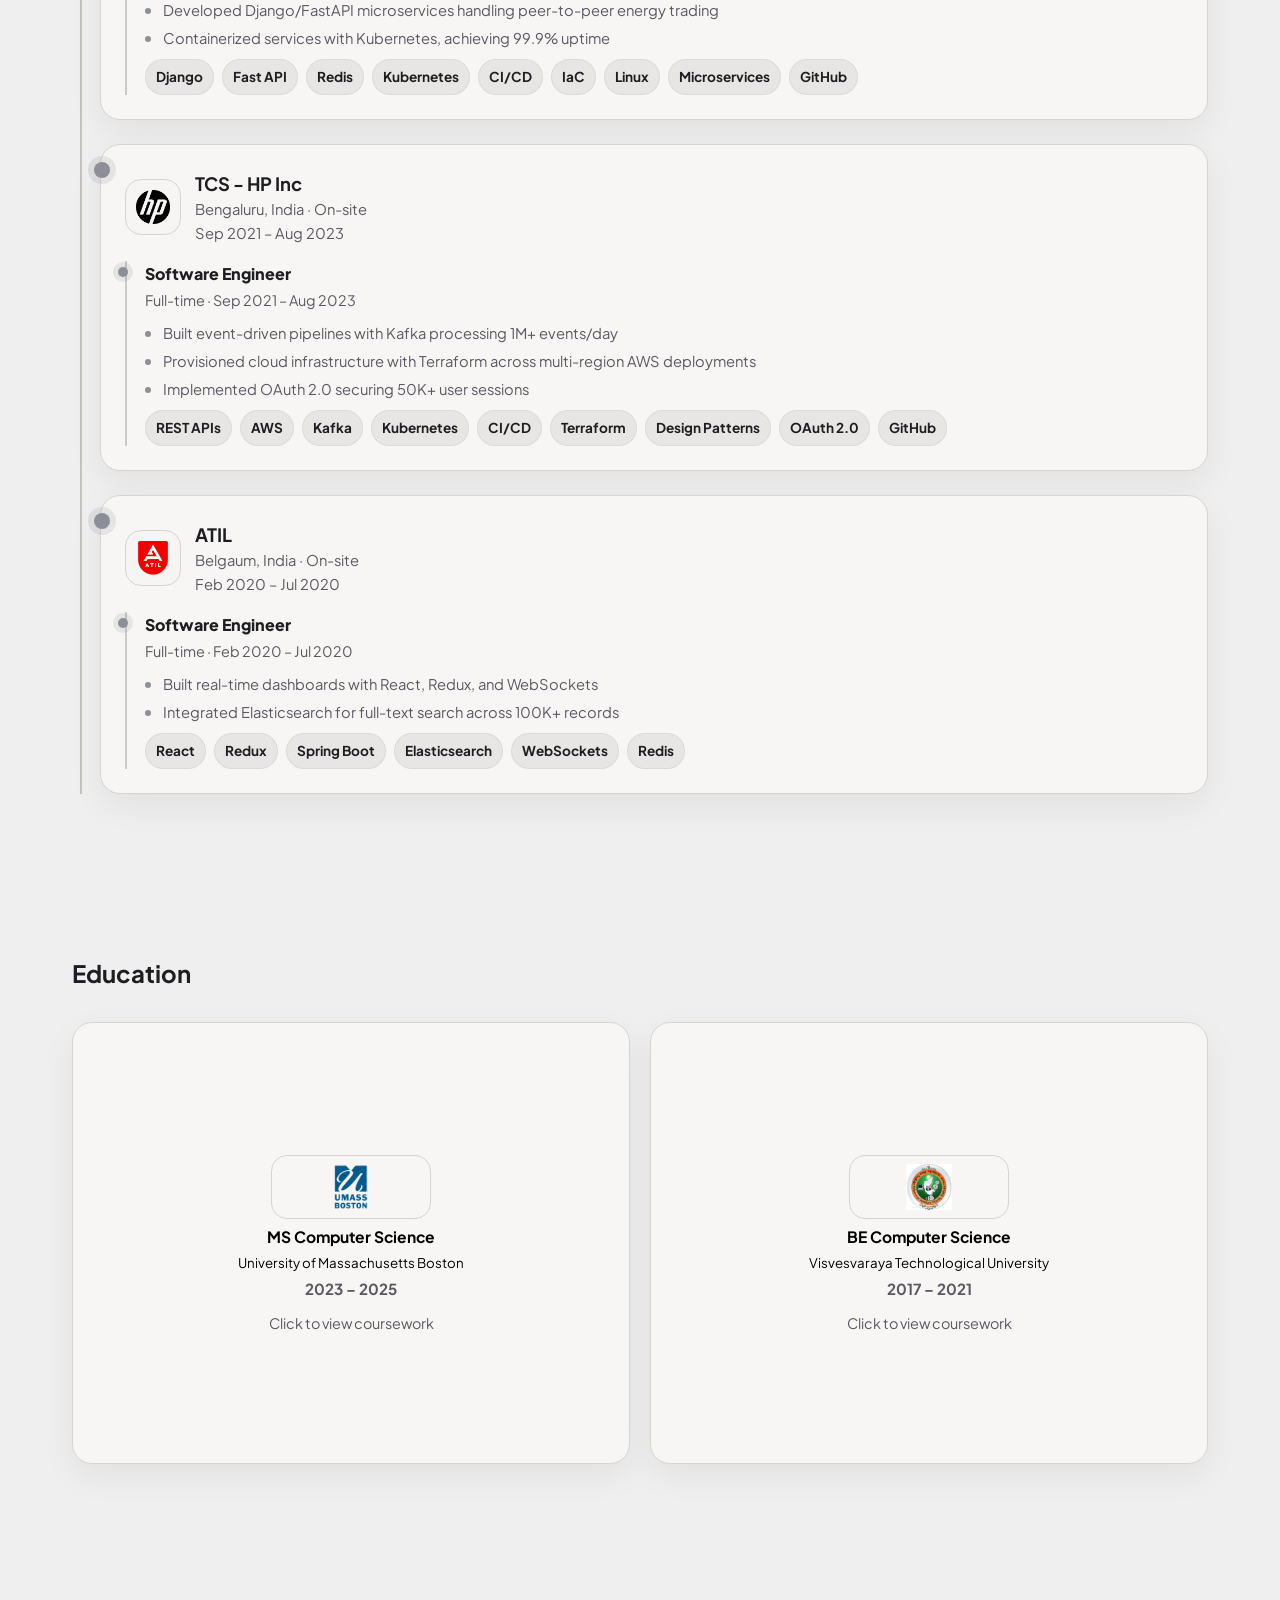
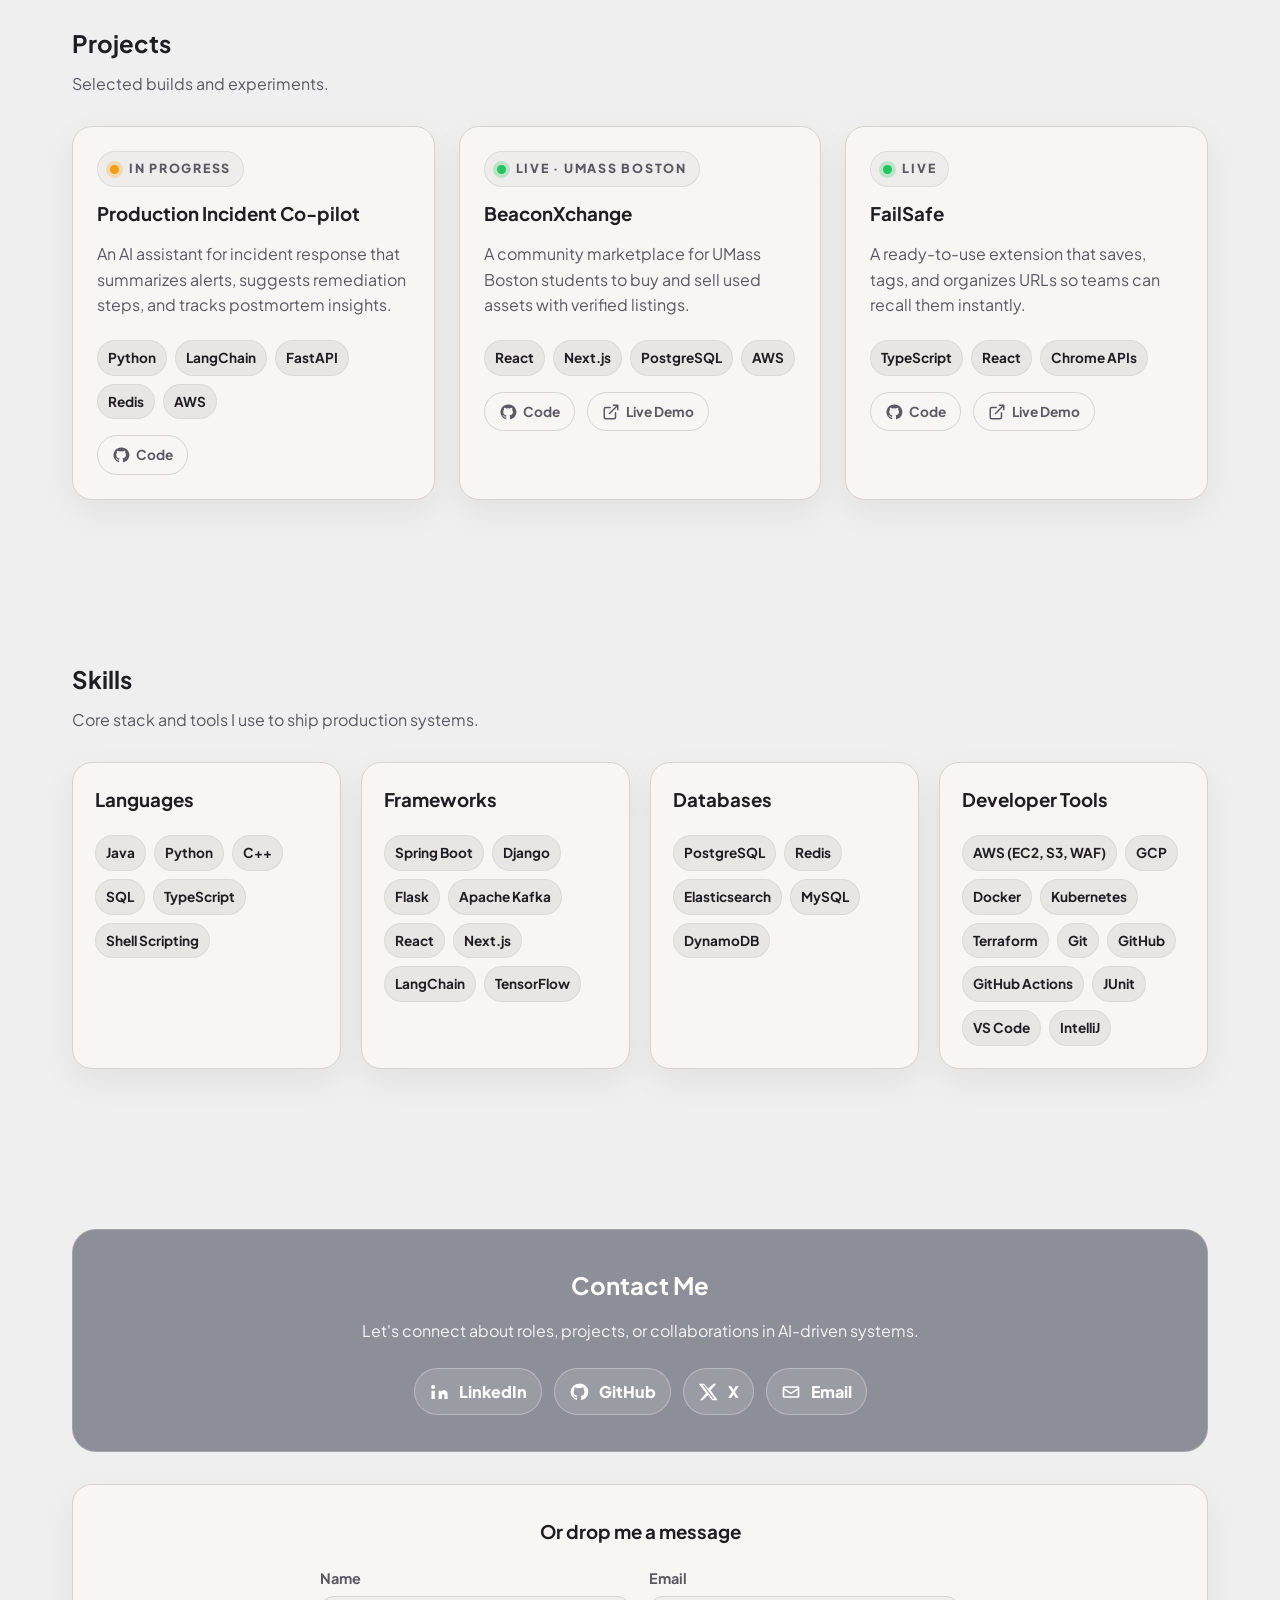
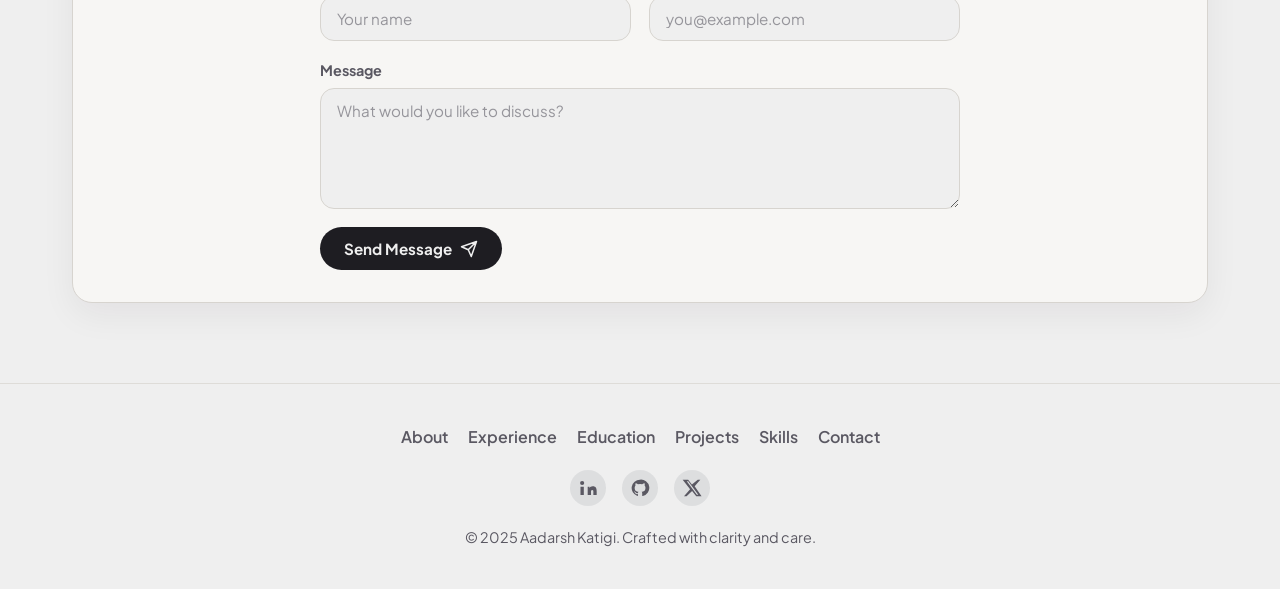
==== commit 4ce8ee06: "Added support to submit messages" ====
--- a/index.html
+++ b/index.html
@@ -3,8 +3,42 @@
   <head>
     <meta charset="UTF-8" />
     <meta name="viewport" content="width=device-width, initial-scale=1" />
-    <title>Aadarsh Katigi · Portfolio</title>
+    <title>Aadarsh Katigi · Software Engineer</title>
 
+    <!-- SEO Meta Tags -->
+    <meta
+      name="description"
+      content="Aadarsh Katigi — Software Engineer specializing in distributed systems, cloud infrastructure, and AI-driven applications. Currently at BNY."
+    />
+    <meta
+      name="keywords"
+      content="Aadarsh Katigi, Software Engineer, Full Stack Developer, Distributed Systems, AWS, Java, Python, React, Portfolio"
+    />
+    <meta name="author" content="Aadarsh Katigi" />
+    <link rel="canonical" href="https://aadarshkatigi.com" />
+
+    <!-- Open Graph / Social Sharing -->
+    <meta property="og:type" content="website" />
+    <meta property="og:title" content="Aadarsh Katigi · Software Engineer" />
+    <meta
+      property="og:description"
+      content="Software Engineer building scalable distributed systems and AI-driven applications. Currently at BNY."
+    />
+    <meta property="og:image" content="assets/profile-photo.jpg" />
+    <meta property="og:url" content="https://aadarshkatigi.com" />
+    <meta property="og:site_name" content="Aadarsh Katigi Portfolio" />
+
+    <!-- Twitter Card -->
+    <meta name="twitter:card" content="summary" />
+    <meta name="twitter:site" content="@katigi_adarsh" />
+    <meta name="twitter:title" content="Aadarsh Katigi · Software Engineer" />
+    <meta
+      name="twitter:description"
+      content="Software Engineer building scalable distributed systems and AI-driven applications."
+    />
+    <meta name="twitter:image" content="assets/profile-photo.jpg" />
+
+    <!-- Favicons -->
     <link rel="icon" href="assets/favicon.ico" />
     <link
       rel="icon"
@@ -20,545 +54,59 @@
     />
     <link rel="apple-touch-icon" href="assets/apple-touch-icon.png" />
 
-    <link rel="stylesheet" href="styles.css" />
+    <!-- Preload critical resources -->
+    <link rel="preload" href="assets/profile-photo.jpg" as="image" />
+    <link rel="preload" href="components/header.html" as="fetch" crossorigin />
+    <link rel="preload" href="components/hero.html" as="fetch" crossorigin />
+
+    <!-- Fonts -->
     <link rel="preconnect" href="https://fonts.googleapis.com" />
     <link rel="preconnect" href="https://fonts.gstatic.com" crossorigin />
     <link
       href="https://fonts.googleapis.com/css2?family=Plus+Jakarta+Sans:wght@400;500;600;700&display=swap"
       rel="stylesheet"
     />
+
+    <link rel="stylesheet" href="styles.css" />
   </head>
 
   <body>
-    <header class="site-header">
-      <nav class="nav">
-        <a class="logo" href="#top">
-          <img
-            src="assets/IMG_5432.jpeg"
-            alt="Aadarsh Katigi profile"
-            class="nav-avatar"
-          />
-          <span>Aadarsh Katigi</span>
-        </a>
+    <!-- Skip to content for keyboard users -->
+    <a href="#about" class="skip-link">Skip to main content</a>
 
-        <div class="nav-right">
-          <div class="nav-links">
-            <a href="#about">About</a>
-            <a href="#experience">Experience</a>
-            <a href="#education">Education</a>
-            <a href="#projects">Projects</a>
-            <a href="#skills">Skills</a>
-            <a href="#contact">Contact Me</a>
-          </div>
-
-          <button class="theme-toggle" type="button" aria-label="Toggle theme">
-            <span class="theme-icon">🌙</span>
-          </button>
-        </div>
-      </nav>
-    </header>
+    <div id="header-container"></div>
 
     <main id="top">
-      <section class="hero" id="about">
-        <div class="hero-content">
-          <img
-            src="assets/IMG_5432.jpeg"
-            alt="Portrait of Aadarsh Katigi"
-            class="hero-photo"
-          />
-          <h1>Aadarsh Katigi</h1>
-          <p class="subtext">
-            Designing software that scales in the real world, stays reliable
-            under pressure, and gets smarter through AI-driven capabilities.
-          </p>
-
-          <div class="hero-socials">
-            <a
-              href="https://www.linkedin.com/in/aadarsh-katigi/"
-              target="_blank"
-              rel="noreferrer"
-              aria-label="LinkedIn"
-              title="LinkedIn"
-            >
-              <svg viewBox="0 0 24 24" aria-hidden="true">
-                <path
-                  d="M4.98 3.5a2.5 2.5 0 1 1 0 5 2.5 2.5 0 0 1 0-5Zm-2 7h4v10h-4v-10Zm7 0h3.8v1.4h.1c.53-.95 1.83-1.95 3.77-1.95 4.03 0 4.77 2.65 4.77 6.1v4.45h-4v-3.95c0-.94-.02-2.15-1.3-2.15-1.3 0-1.5 1.02-1.5 2.07v4.03h-4v-10Z"
-                />
-              </svg>
-            </a>
-
-            <a
-              href="https://github.com/Adarxhhhh"
-              target="_blank"
-              rel="noreferrer"
-              aria-label="GitHub"
-              title="GitHub"
-            >
-              <svg viewBox="0 0 24 24" aria-hidden="true">
-                <path
-                  d="M12 2a10 10 0 0 0-3.16 19.5c.5.1.68-.22.68-.48v-1.7c-2.78.6-3.36-1.18-3.36-1.18-.45-1.14-1.1-1.44-1.1-1.44-.9-.62.06-.6.06-.6 1 .06 1.53 1.04 1.53 1.04.88 1.52 2.32 1.08 2.88.83.1-.64.34-1.08.62-1.33-2.22-.25-4.56-1.1-4.56-4.9 0-1.08.4-1.96 1.04-2.65-.1-.25-.45-1.3.1-2.7 0 0 .85-.27 2.8 1.02a9.8 9.8 0 0 1 5.1 0c1.95-1.3 2.8-1.02 2.8-1.02.55 1.4.2 2.45.1 2.7.65.7 1.04 1.57 1.04 2.65 0 3.82-2.35 4.64-4.58 4.88.36.3.68.9.68 1.85v2.74c0 .27.18.6.68.48A10 10 0 0 0 12 2Z"
-                />
-              </svg>
-            </a>
-
-            <a
-              href="https://x.com/katigi_adarsh"
-              target="_blank"
-              rel="noreferrer"
-              aria-label="Twitter / X"
-              title="Twitter / X"
-            >
-              <svg viewBox="0 0 24 24" aria-hidden="true">
-                <path
-                  d="M18.9 2h3.1l-6.8 7.8L23.5 22h-6.4l-5-6.5L5.5 22H2.4l7.3-8.4L.8 2h6.6l4.5 5.9L18.9 2Zm-1.1 18h1.7L7.5 4h-1.8l12.1 16Z"
-                />
-              </svg>
-            </a>
-
-            <a
-              href="mailto:katigiaadarshm@gmail.com"
-              aria-label="Email"
-              title="Email"
-            >
-              <svg viewBox="0 0 24 24" aria-hidden="true">
-                <path
-                  d="M4 5h16a2 2 0 0 1 2 2v10a2 2 0 0 1-2 2H4a2 2 0 0 1-2-2V7a2 2 0 0 1 2-2Zm0 2v.5l8 5 8-5V7H4Zm16 10v-7.3l-8 5-8-5V17h16Z"
-                />
-              </svg>
-            </a>
-          </div>
-        </div>
-      </section>
-
-      <section id="experience" class="section">
-        <div class="section-header">
-          <h2>Experience</h2>
-          <p>Timeline of roles.</p>
-        </div>
-
-        <div class="timeline">
-          <article class="timeline-item">
-            <div class="timeline-dot"></div>
-
-            <div class="timeline-content exp-card card">
-              <div class="exp-header">
-                <img
-                  class="exp-logo"
-                  src="assets/bny-logo---2024-brand-update.png"
-                  alt="Power2Peer logo"
-                />
-                <div class="exp-company">
-                  <h3>BNY</h3>
-                  <div class="exp-sub">Austin, Texas · On-site</div>
-                  <div class="exp-sub">Jan 2025 – Present</div>
-                </div>
-              </div>
-
-              <div class="exp-roles">
-                <div class="exp-role">
-                  <div class="exp-role-title">Software Engineer</div>
-                  <div class="exp-role-meta">
-                    Full-time · May 2025 – Present
-                  </div>
-                  <div class="chip-row">
-                    <span class="chip">Infrastructure as Code</span>
-                    <span class="chip">Software Infrastructure</span>
-                    <span class="chip">Software Design</span>
-                    <span class="chip">AWS</span>
-                    <span class="chip">Distributed Systems</span>
-                    <span class="chip">Redis</span>
-                    <span class="chip">PostgreSQL</span>
-                  </div>
-                </div>
-
-                <div class="exp-role">
-                  <div class="exp-role-title">Software Engineer Intern</div>
-                  <div class="exp-role-meta">
-                    Internship · Jan 2025 – May 2025
-                  </div>
-                  <div class="chip-row">
-                    <span class="chip">APIs</span>
-                    <span class="chip">Microservices</span>
-                    <span class="chip">CI/CD</span>
-                    <span class="chip">Distributed Systems</span>
-                    <span class="chip">Logging</span>
-                    <span class="chip">RBAC</span>
-                    <span class="chip">Observability</span>
-                  </div>
-                </div>
-              </div>
-            </div>
-          </article>
-
-          <article class="timeline-item">
-            <div class="timeline-dot"></div>
-
-            <div class="timeline-content exp-card card">
-              <div class="exp-header">
-                <img
-                  class="exp-logo"
-                  src="assets/power2peer.webp"
-                  alt="Power2Peer logo"
-                />
-                <div class="exp-company">
-                  <h3>Power2Peer Inc</h3>
-                  <div class="exp-sub">Boston, MA · On-site</div>
-                  <div class="exp-sub">Sep 2021 – Aug 2023</div>
-                </div>
-              </div>
-
-              <div class="exp-roles">
-                <div class="exp-role">
-                  <div class="exp-role-title">Software Engineer Intern</div>
-                  <div class="exp-role-meta">
-                    Part-time · Aug 2024 – Sep 2025
-                  </div>
-                  <div class="chip-row">
-                    <span class="chip">Django</span>
-                    <span class="chip">Fast API</span>
-                    <span class="chip">Redis</span>
-                    <span class="chip">Kubernetes</span>
-                    <span class="chip">CI/CD</span>
-                    <span class="chip">IaC</span>
-                    <span class="chip">Linux</span>
-                    <span class="chip">Microservices</span>
-                    <span class="chip">GitHub</span>
-                  </div>
-                </div>
-              </div>
-            </div>
-          </article>
-
-          <article class="timeline-item">
-            <div class="timeline-dot"></div>
-
-            <div class="timeline-content exp-card card">
-              <div class="exp-header">
-                <img
-                  class="exp-logo"
-                  src="assets/HP-Logo-PNG-Image.png"
-                  alt="HP logo"
-                />
-                <div class="exp-company">
-                  <h3>TCS - HP Inc</h3>
-                  <div class="exp-sub">Bengaluru, India · On-site</div>
-                  <div class="exp-sub">Sep 2021 – Aug 2023</div>
-                </div>
-              </div>
-
-              <div class="exp-roles">
-                <div class="exp-role">
-                  <div class="exp-role-title">Software Engineer</div>
-                  <div class="exp-role-meta">
-                    Full-time · Sep 2021 – Aug 2023
-                  </div>
-                  <div class="chip-row">
-                    <span class="chip">REST APIs</span>
-                    <span class="chip">AWS</span>
-                    <span class="chip">Kafka</span>
-                    <span class="chip">Kubernetes</span>
-                    <span class="chip">CI/CD</span>
-                    <span class="chip">Terraform</span>
-                    <span class="chip">Design Patterns</span>
-                    <span class="chip">OAuth 2.0</span>
-                    <span class="chip">GitHub</span>
-                  </div>
-                </div>
-              </div>
-            </div>
-          </article>
-
-          <article class="timeline-item">
-            <div class="timeline-dot"></div>
-
-            <div class="timeline-content exp-card card">
-              <div class="exp-header">
-                <img
-                  class="exp-logo"
-                  src="assets/ATILLogo.png"
-                  alt="ATIL logo"
-                />
-                <div class="exp-company">
-                  <h3>ATIL</h3>
-                  <div class="exp-sub">Belgaum, India · On-site</div>
-                  <div class="exp-sub">Feb 2020 – Jul 2021</div>
-                </div>
-              </div>
-
-              <div class="exp-roles">
-                <div class="exp-role">
-                  <div class="exp-role-title">Software Engineer</div>
-                  <div class="exp-role-meta">
-                    Full-time · Feb 2020 – Jul 2021
-                  </div>
-                  <div class="chip-row">
-                    <span class="chip">React</span>
-                    <span class="chip">Redux</span>
-                    <span class="chip">Spring Boot</span>
-                    <span class="chip">Elasticsearch</span>
-                    <span class="chip">WebSockets</span>
-                    <span class="chip">Redis</span>
-                  </div>
-                </div>
-              </div>
-            </div>
-          </article>
-        </div>
-      </section>
-
-      <section id="education" class="section">
-        <div class="section-header">
-          <h2>Education</h2>
-        </div>
-
-        <div class="education-grid">
-          <button
-            type="button"
-            class="education-card flip-card"
-            aria-pressed="false"
-            aria-label="University of Massachusetts Boston education card. Click to flip and view coursework."
-          >
-            <span class="flip-inner">
-              <span class="flip-face flip-front">
-                <img
-                  class="education-logo"
-                  src="assets/UMassBostonLogo.png"
-                  alt="UMass Boston logo"
-                />
-                <h3>MS Computer Science</h3>
-                <p>University of Massachusetts Boston</p>
-                <span class="edu-years">2023 – 2025</span>
-                <span class="flip-hint">Click to view coursework</span>
-              </span>
-
-              <span class="flip-face flip-back">
-                <div class="flip-back-header">
-                  <h3>Coursework</h3>
-                  <span class="flip-hint">Click to flip back</span>
-                </div>
-                <ul class="course-list">
-                  <li>Machine Learning</li>
-                  <li>Artificial Intelligence</li>
-                  <li>Distributed Systems</li>
-                  <li>Operating Systems</li>
-                  <li>Advanced Neural Networks</li>
-                  <li>Object Oriented Design</li>
-                </ul>
-              </span>
-            </span>
-          </button>
-
-          <button
-            type="button"
-            class="education-card flip-card"
-            aria-pressed="false"
-            aria-label="Visvesvaraya Technological University education card. Click to flip and view coursework."
-          >
-            <span class="flip-inner">
-              <span class="flip-face flip-front">
-                <img
-                  class="education-logo"
-                  src="assets/VisvesvarayaTechUniLogo.webp"
-                  alt="Visvesvaraya Technological University logo"
-                />
-                <h3>BE Computer Science</h3>
-                <p>Visvesvaraya Technological University</p>
-                <span class="edu-years">2017 – 2021</span>
-                <span class="flip-hint">Click to view coursework</span>
-              </span>
-
-              <span class="flip-face flip-back">
-                <div class="flip-back-header">
-                  <h3>Coursework</h3>
-                  <span class="flip-hint">Click to flip back</span>
-                </div>
-                <ul class="course-list">
-                  <li>Object Oriented Programming</li>
-                  <li>Computer Networks</li>
-                  <li>DBMS</li>
-                  <li>Operating Systems</li>
-                  <li>Python Programming</li>
-                  <li>Software Design</li>
-                </ul>
-              </span>
-            </span>
-          </button>
-        </div>
-      </section>
-
-      <section id="projects" class="section">
-        <div class="section-header">
-          <h2>Projects</h2>
-          <p>Selected builds and experiments.</p>
-        </div>
-
-        <div class="project-grid">
-          <article class="project-card card">
-            <div class="project-status status-progress">In progress</div>
-            <h3>Production Incident Co-pilot</h3>
-            <p>
-              An AI assistant for incident response that summarizes alerts,
-              suggests remediation steps, and tracks postmortem insights.
-            </p>
-          </article>
-
-          <article class="project-card card">
-            <div class="project-status status-live">Live · UMass Boston</div>
-            <h3>BeaconXchange</h3>
-            <p>
-              A community marketplace for UMass Boston students to buy and sell
-              used assets with verified listings.
-            </p>
-          </article>
-
-          <article class="project-card card">
-            <div class="project-status status-live">Live</div>
-            <h3>FailSafe</h3>
-            <p>
-              A ready-to-use extension that saves, tags, and organizes URLs so
-              teams can recall them instantly.
-            </p>
-          </article>
-        </div>
-      </section>
-
-      <section id="skills" class="section">
-        <div class="section-header">
-          <h2>Skills</h2>
-          <p>Core stack and tools I use to ship production systems.</p>
-        </div>
-
-        <div class="skills-grid">
-          <article class="skills-card card">
-            <h3>Languages</h3>
-            <div class="chip-row">
-              <span class="chip">Java</span>
-              <span class="chip">Python</span>
-              <span class="chip">C++</span>
-              <span class="chip">SQL</span>
-              <span class="chip">TypeScript</span>
-              <span class="chip">Shell Scripting</span>
-            </div>
-          </article>
-
-          <article class="skills-card card">
-            <h3>Frameworks</h3>
-            <div class="chip-row">
-              <span class="chip">Spring Boot</span>
-              <span class="chip">Django</span>
-              <span class="chip">Flask</span>
-              <span class="chip">Apache Kafka</span>
-              <span class="chip">React</span>
-              <span class="chip">Next.js</span>
-              <span class="chip">LangChain</span>
-              <span class="chip">TensorFlow</span>
-            </div>
-          </article>
-
-          <article class="skills-card card">
-            <h3>Databases</h3>
-            <div class="chip-row">
-              <span class="chip">PostgreSQL</span>
-              <span class="chip">Redis</span>
-              <span class="chip">Elasticsearch</span>
-              <span class="chip">MySQL</span>
-              <span class="chip">DynamoDB</span>
-            </div>
-          </article>
-
-          <article class="skills-card card">
-            <h3>Developer Tools</h3>
-            <div class="chip-row">
-              <span class="chip">AWS (EC2, S3, WAF)</span>
-              <span class="chip">GCP</span>
-              <span class="chip">Docker</span>
-              <span class="chip">Kubernetes</span>
-              <span class="chip">Terraform</span>
-              <span class="chip">Git</span>
-              <span class="chip">GitHub</span>
-              <span class="chip">GitHub Actions</span>
-              <span class="chip">JUnit</span>
-              <span class="chip">VS Code</span>
-              <span class="chip">IntelliJ</span>
-            </div>
-          </article>
-        </div>
-      </section>
-
-      <section id="contact" class="section contact">
-        <div class="contact-card contact-center">
-          <h2>Contact Me</h2>
-          <p>
-            Let’s connect about roles, projects, or collaborations in AI-driven
-            systems.
-          </p>
-
-          <div class="contact-actions" aria-label="Contact options">
-            <a
-              class="contact-pill"
-              href="https://www.linkedin.com/in/aadarsh-katigi/"
-              target="_blank"
-              rel="noreferrer"
-              aria-label="LinkedIn"
-            >
-              <svg viewBox="0 0 24 24" aria-hidden="true">
-                <path
-                  d="M4.98 3.5a2.5 2.5 0 1 1 0 5 2.5 2.5 0 0 1 0-5Zm-2 7h4v10h-4v-10Zm7 0h3.8v1.4h.1c.53-.95 1.83-1.95 3.77-1.95 4.03 0 4.77 2.65 4.77 6.1v4.45h-4v-3.95c0-.94-.02-2.15-1.3-2.15-1.3 0-1.5 1.02-1.5 2.07v4.03h-4v-10Z"
-                />
-              </svg>
-              <span>LinkedIn</span>
-            </a>
-
-            <a
-              class="contact-pill"
-              href="https://github.com/Adarxhhhh"
-              target="_blank"
-              rel="noreferrer"
-              aria-label="GitHub"
-            >
-              <svg viewBox="0 0 24 24" aria-hidden="true">
-                <path
-                  d="M12 2a10 10 0 0 0-3.16 19.5c.5.1.68-.22.68-.48v-1.7c-2.78.6-3.36-1.18-3.36-1.18-.45-1.14-1.1-1.44-1.1-1.44-.9-.62.06-.6.06-.6 1 .06 1.53 1.04 1.53 1.04.88 1.52 2.32 1.08 2.88.83.1-.64.34-1.08.62-1.33-2.22-.25-4.56-1.1-4.56-4.9 0-1.08.4-1.96 1.04-2.65-.1-.25-.45-1.3.1-2.7 0 0 .85-.27 2.8 1.02a9.8 9.8 0 0 1 5.1 0c1.95-1.3 2.8-1.02 2.8-1.02.55 1.4.2 2.45.1 2.7.65.7 1.04 1.57 1.04 2.65 0 3.82-2.35 4.64-4.58 4.88.36.3.68.9.68 1.85v2.74c0 .27.18.6.68.48A10 10 0 0 0 12 2Z"
-                />
-              </svg>
-              <span>GitHub</span>
-            </a>
-
-            <a
-              class="contact-pill"
-              href="https://x.com/katigi_adarsh"
-              target="_blank"
-              rel="noreferrer"
-              aria-label="Twitter / X"
-            >
-              <svg viewBox="0 0 24 24" aria-hidden="true">
-                <path
-                  d="M18.9 2h3.1l-6.8 7.8L23.5 22h-6.4l-5-6.5L5.5 22H2.4l7.3-8.4L.8 2h6.6l4.5 5.9L18.9 2Zm-1.1 18h1.7L7.5 4h-1.8l12.1 16Z"
-                />
-              </svg>
-              <span>X</span>
-            </a>
-
-            <a
-              class="contact-pill"
-              href="mailto:katigiaadarshm@gmail.com"
-              aria-label="Email"
-            >
-              <svg viewBox="0 0 24 24" aria-hidden="true">
-                <path
-                  d="M4 5h16a2 2 0 0 1 2 2v10a2 2 0 0 1-2 2H4a2 2 0 0 1-2-2V7a2 2 0 0 1 2-2Zm0 2v.5l8 5 8-5V7H4Zm16 10v-7.3l-8 5-8-5V17h16Z"
-                />
-              </svg>
-              <span>Email</span>
-            </a>
-          </div>
-        </div>
-      </section>
+      <div id="hero-container"></div>
+      <div id="experience-container"></div>
+      <div id="education-container"></div>
+      <div id="projects-container"></div>
+      <div id="skills-container"></div>
+      <div id="contact-container"></div>
     </main>
 
-    <footer class="footer">
-      <p>© 2025 Aadarsh Katigi. Crafted with clarity and care.</p>
-    </footer>
+    <div id="footer-container"></div>
+
+    <!-- No-JS fallback -->
+    <noscript>
+      <style>
+        #header-container, #hero-container, #experience-container,
+        #education-container, #projects-container, #skills-container,
+        #contact-container, #footer-container { display: none; }
+      </style>
+      <div style="max-width: 700px; margin: 80px auto; padding: 32px; text-align: center; font-family: system-ui, sans-serif;">
+        <h1>Aadarsh Katigi</h1>
+        <p style="margin: 16px 0; color: #666;">Software Engineer · Distributed Systems · AI-Driven Applications</p>
+        <p style="margin: 16px 0;">
+          This portfolio requires JavaScript to load. Please enable JavaScript or visit my profiles directly:
+        </p>
+        <p style="margin: 12px 0;">
+          <a href="https://www.linkedin.com/in/aadarsh-katigi/" style="color: #0077b5; margin: 0 12px;">LinkedIn</a>
+          <a href="https://github.com/Adarxhhhh" style="color: #333; margin: 0 12px;">GitHub</a>
+          <a href="mailto:katigiaadarshm@gmail.com" style="color: #d14836; margin: 0 12px;">Email</a>
+        </p>
+      </div>
+    </noscript>
 
     <script src="script.js"></script>
   </body>
--- a/styles.css
+++ b/styles.css
@@ -51,12 +51,69 @@
 button { font-family: inherit; border: none; cursor: pointer; }
 img { max-width: 100%; display: block; }
 
+/* ===== Skip to content link (accessibility) ===== */
+.skip-link {
+  position: absolute;
+  top: -100%;
+  left: 16px;
+  padding: 12px 24px;
+  background: var(--ink);
+  color: var(--bg);
+  border-radius: 0 0 var(--radius) var(--radius);
+  font-weight: 700;
+  z-index: 100;
+  transition: top 0.2s ease;
+}
+
+.skip-link:focus {
+  top: 0;
+}
+
 /* ===== Shared card style (consistency) ===== */
 .card {
   background: var(--surface);
   border-radius: var(--radius);
   border: 1px solid var(--border);
   box-shadow: var(--shadow-soft);
+}
+
+/* ===== Buttons ===== */
+.btn {
+  display: inline-flex;
+  align-items: center;
+  gap: 8px;
+  padding: 12px 24px;
+  border-radius: 999px;
+  font-weight: 700;
+  font-size: 0.95rem;
+  cursor: pointer;
+  transition: transform var(--transition), box-shadow var(--transition),
+    background var(--transition);
+  border: none;
+  text-decoration: none;
+}
+
+.btn:hover {
+  transform: translateY(-2px);
+}
+
+.btn-primary {
+  background: var(--ink);
+  color: var(--bg);
+}
+
+.btn-primary:hover {
+  box-shadow: 0 8px 24px rgba(0, 0, 0, 0.18);
+}
+
+.btn-outline {
+  background: transparent;
+  color: var(--ink);
+  border: 2px solid var(--border);
+}
+
+.btn-outline:hover {
+  background: var(--accent-soft);
 }
 
 /* ===== Header / Nav ===== */
@@ -138,6 +195,16 @@
 }
 .theme-toggle:hover { transform: translateY(-1px); }
 
+.theme-icon-svg {
+  width: 18px;
+  height: 18px;
+}
+
+.theme-label {
+  font-weight: 600;
+  font-size: 0.9rem;
+}
+
 /* ===== Hero ===== */
 .hero {
   max-width: 1200px;
@@ -154,7 +221,15 @@
 .hero-content h1 {
   font-size: clamp(2.6rem, 4vw, 4.2rem);
   line-height: 1.1;
-  margin: 18px 0 16px;
+  margin: 18px 0 8px;
+}
+
+.hero-tagline {
+  color: var(--muted);
+  font-weight: 600;
+  font-size: 1.1rem;
+  margin-bottom: 12px;
+  letter-spacing: 0.02em;
 }
 
 .subtext {
@@ -171,6 +246,14 @@
   object-fit: cover;
   box-shadow: 0 18px 40px rgba(0, 0, 0, 0.25);
   margin: 0 auto 12px;
+}
+
+.hero-actions {
+  display: flex;
+  justify-content: center;
+  flex-wrap: wrap;
+  gap: 14px;
+  margin-bottom: 28px;
 }
 
 .hero-socials {
@@ -321,6 +404,34 @@
   margin-top: 2px;
 }
 
+/* Experience highlights */
+.exp-highlights {
+  list-style: none;
+  margin-top: 10px;
+  display: grid;
+  gap: 6px;
+  padding-left: 0;
+}
+
+.exp-highlights li {
+  position: relative;
+  padding-left: 18px;
+  color: var(--muted);
+  font-size: 0.92rem;
+  line-height: 1.5;
+}
+
+.exp-highlights li::before {
+  content: "";
+  position: absolute;
+  left: 0;
+  top: 9px;
+  width: 6px;
+  height: 6px;
+  border-radius: 50%;
+  background: var(--accent);
+}
+
 /* ===== Education ===== */
 .education-grid {
   display: grid;
@@ -368,7 +479,6 @@
 .flip-front { transform: rotateY(0deg); }
 .flip-back  { transform: rotateY(180deg); gap: 14px; }
 
-/* ✅ Center back face content (coursework) */
 .flip-back {
   display: grid;
   align-content: center;
@@ -475,6 +585,37 @@
 .project-status.status-progress { --status: #f59e0b; }
 .project-status.status-live { --status: #22c55e; }
 
+/* Project links */
+.project-links {
+  display: flex;
+  gap: 12px;
+  margin-top: 4px;
+}
+
+.project-link {
+  display: inline-flex;
+  align-items: center;
+  gap: 6px;
+  padding: 8px 14px;
+  border-radius: 999px;
+  font-size: 0.85rem;
+  font-weight: 700;
+  color: var(--muted);
+  border: 1px solid var(--border);
+  transition: transform var(--transition), background var(--transition),
+    color var(--transition);
+}
+
+.project-link:hover {
+  transform: translateY(-1px);
+  background: var(--accent-soft);
+  color: var(--ink);
+}
+
+.project-link svg {
+  flex-shrink: 0;
+}
+
 /* ===== Skills ===== */
 .skills-grid {
   display: grid;
@@ -537,14 +678,137 @@
 
 .contact-pill svg { width: 20px; height: 20px; fill: white; }
 
+/* Contact Form */
+.contact-form-wrapper {
+  margin-top: 32px;
+  padding: 32px;
+  background: var(--surface);
+  border-radius: var(--radius);
+  border: 1px solid var(--border);
+  box-shadow: var(--shadow-soft);
+}
+
+.contact-form-wrapper h3 {
+  margin-bottom: 20px;
+  text-align: center;
+}
+
+.contact-form {
+  display: grid;
+  gap: 18px;
+  max-width: 640px;
+  margin: 0 auto;
+}
+
+.form-row {
+  display: grid;
+  grid-template-columns: 1fr 1fr;
+  gap: 18px;
+}
+
+.form-group {
+  display: grid;
+  gap: 6px;
+}
+
+.form-group label {
+  font-weight: 700;
+  font-size: 0.9rem;
+  color: var(--muted);
+}
+
+.form-group input,
+.form-group textarea {
+  padding: 12px 16px;
+  border-radius: 14px;
+  border: 1px solid var(--border);
+  background: var(--bg);
+  color: var(--ink);
+  font-family: inherit;
+  font-size: 0.95rem;
+  transition: border-color var(--transition), box-shadow var(--transition);
+  resize: vertical;
+}
+
+.form-group input:focus,
+.form-group textarea:focus {
+  outline: none;
+  border-color: var(--accent);
+  box-shadow: 0 0 0 3px var(--accent-soft);
+}
+
+.form-group input::placeholder,
+.form-group textarea::placeholder {
+  color: color-mix(in srgb, var(--muted) 60%, transparent);
+}
+
+.btn-submit {
+  justify-self: start;
+}
+
 /* ===== Footer ===== */
 .footer {
   border-top: 1px solid color-mix(in srgb, var(--border) 70%, transparent);
-  padding: 32px;
-  display: flex;
+  padding: 40px 32px;
+}
+
+.footer-inner {
+  max-width: 1200px;
+  margin: 0 auto;
+  display: grid;
+  gap: 20px;
+  place-items: center;
+  text-align: center;
+}
+
+.footer-nav {
+  display: flex;
+  flex-wrap: wrap;
   justify-content: center;
-  color: var(--muted);
-  text-align: center;
+  gap: 20px;
+  font-weight: 600;
+  color: var(--muted);
+}
+
+.footer-nav a {
+  position: relative;
+  transition: color var(--transition);
+}
+
+.footer-nav a:hover {
+  color: var(--ink);
+}
+
+.footer-socials {
+  display: flex;
+  gap: 16px;
+}
+
+.footer-socials a {
+  display: grid;
+  place-items: center;
+  width: 36px;
+  height: 36px;
+  border-radius: 50%;
+  background: var(--accent-soft);
+  color: var(--muted);
+  transition: transform var(--transition), background var(--transition),
+    color var(--transition);
+}
+
+.footer-socials a:hover {
+  transform: translateY(-2px);
+  background: var(--ink);
+  color: var(--bg);
+}
+
+.footer-socials svg {
+  fill: currentColor;
+}
+
+.footer-copy {
+  color: var(--muted);
+  font-size: 0.9rem;
 }
 
 /* ===== Responsive ===== */
@@ -561,6 +825,9 @@
   .exp-logo { width: 48px; height: 48px; border-radius: 14px; padding: 8px; }
   .flip-face { padding: 18px; }
   .course-list li { padding: 8px 10px; font-size: 0.88rem; }
+  .form-row { grid-template-columns: 1fr; }
+  .hero-actions { flex-direction: column; align-items: center; }
+  .footer-nav { gap: 14px; font-size: 0.9rem; }
 }
 
 /* ===== Sparkles on theme switch ===== */
